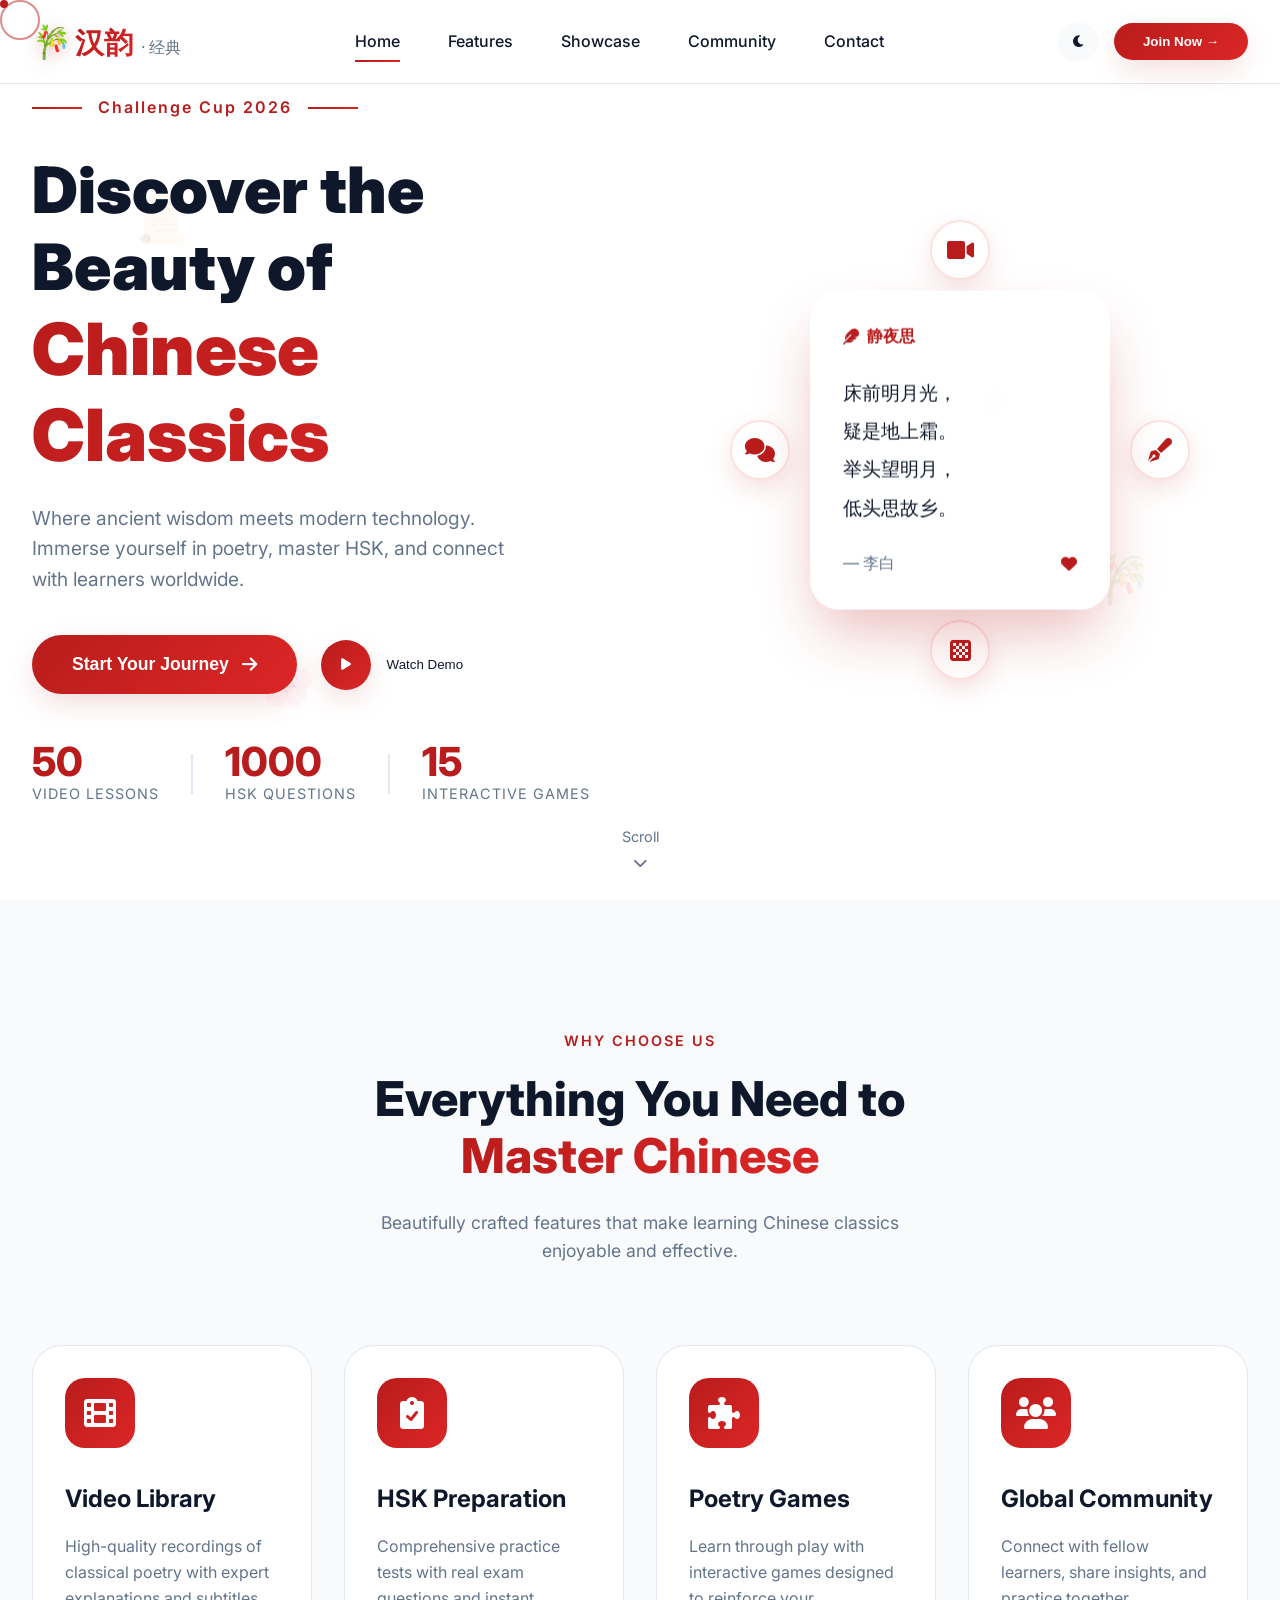
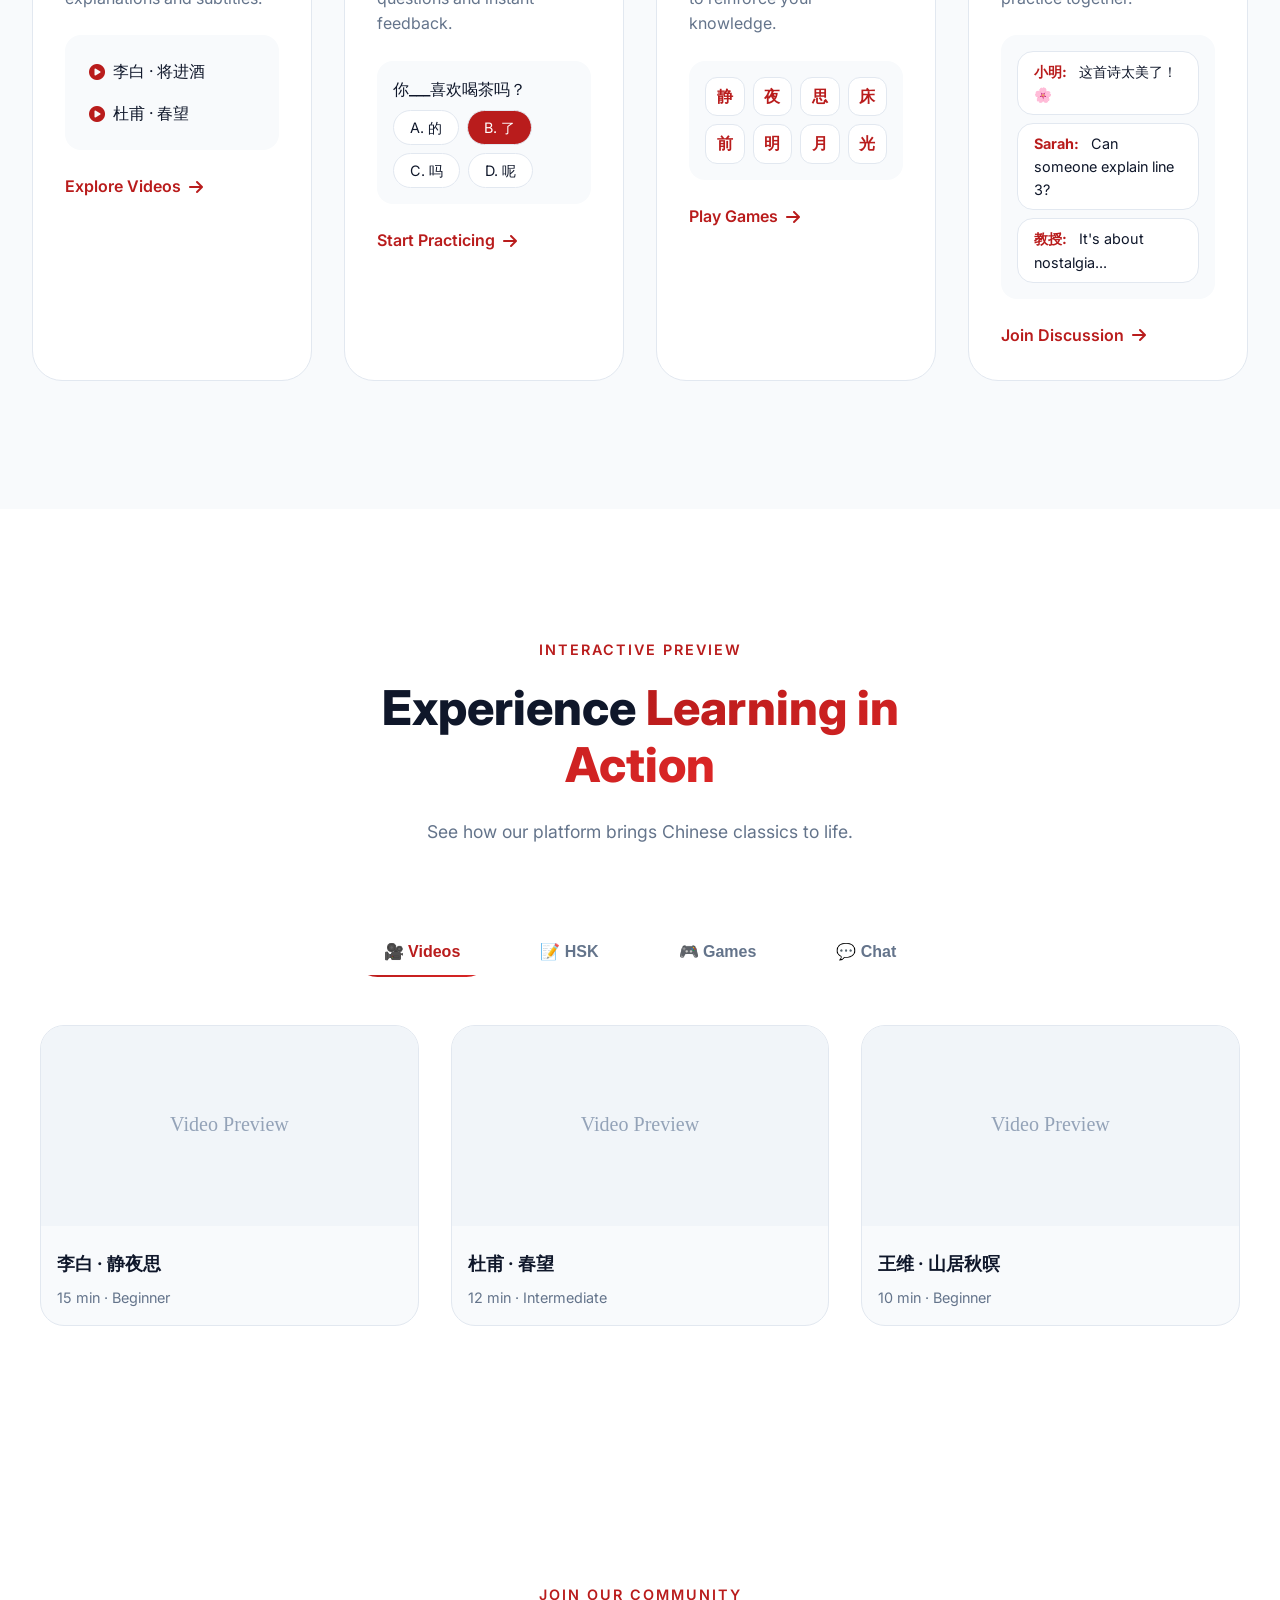
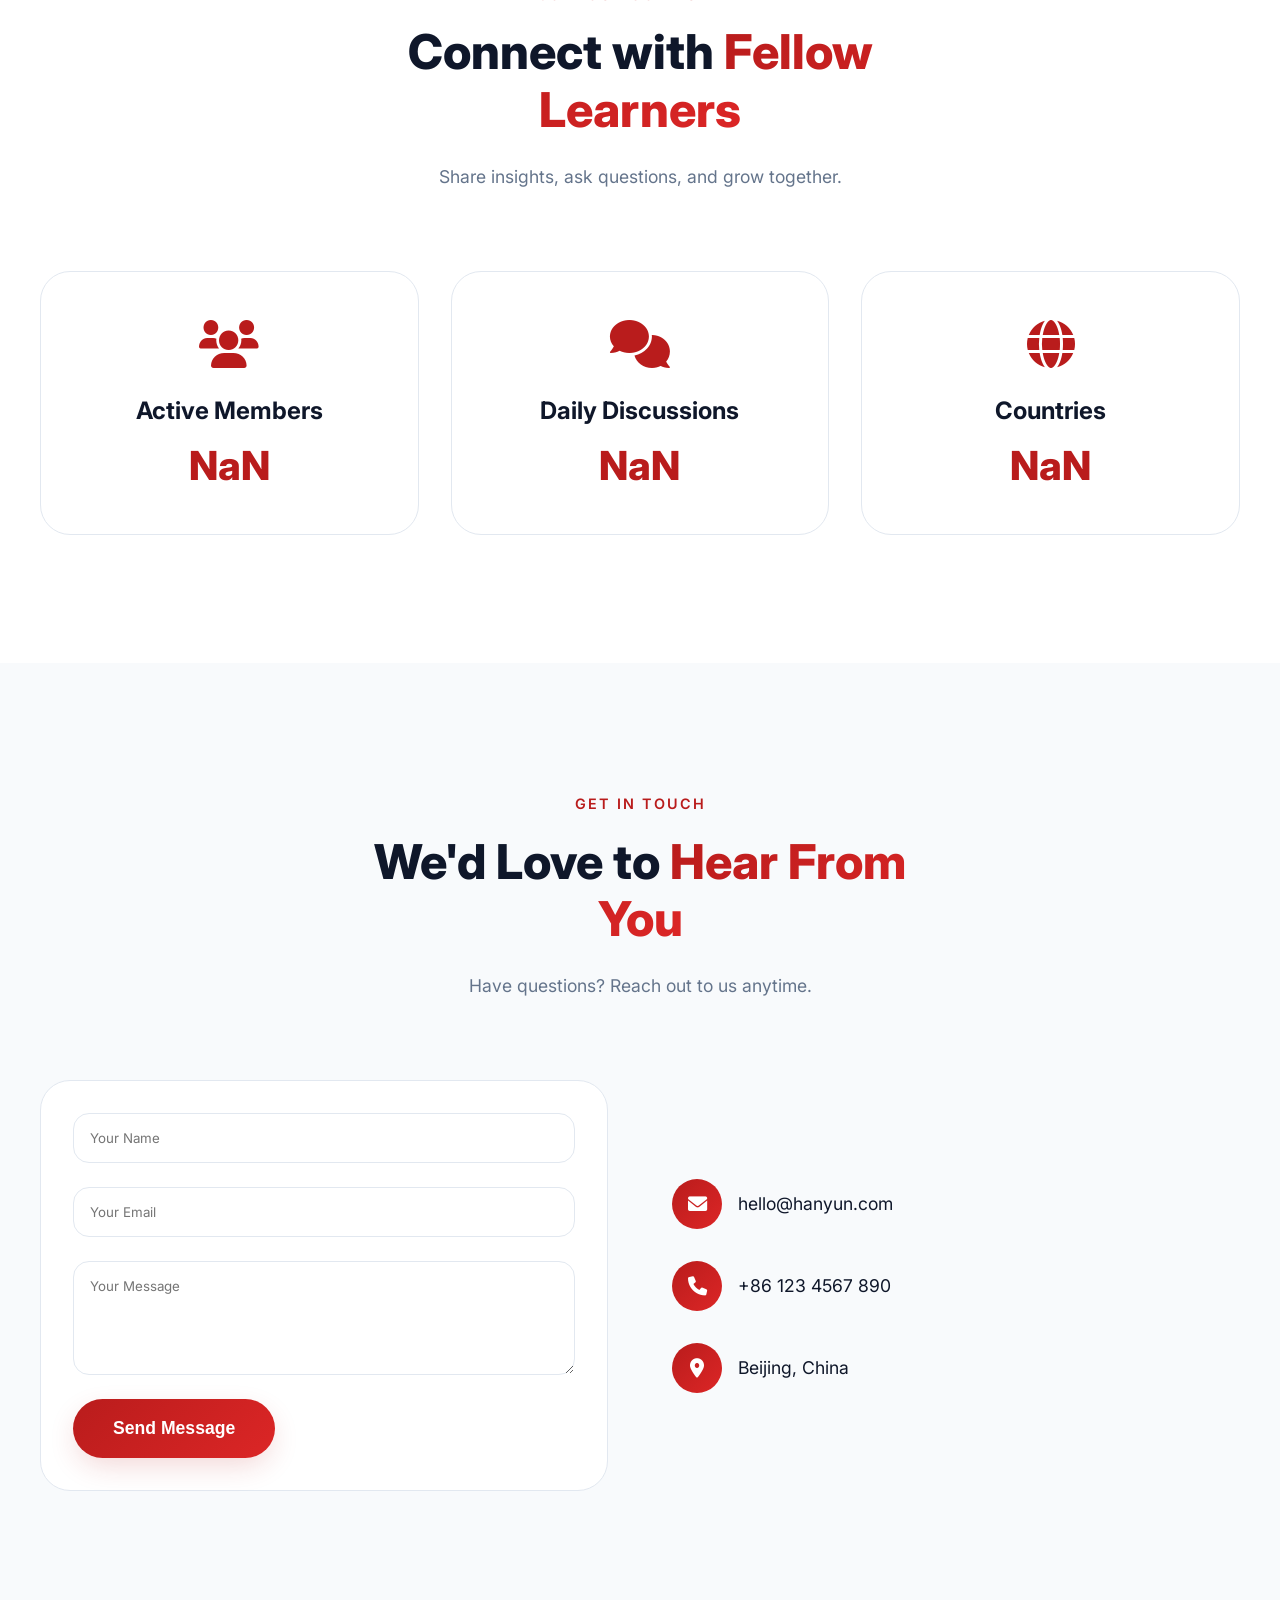
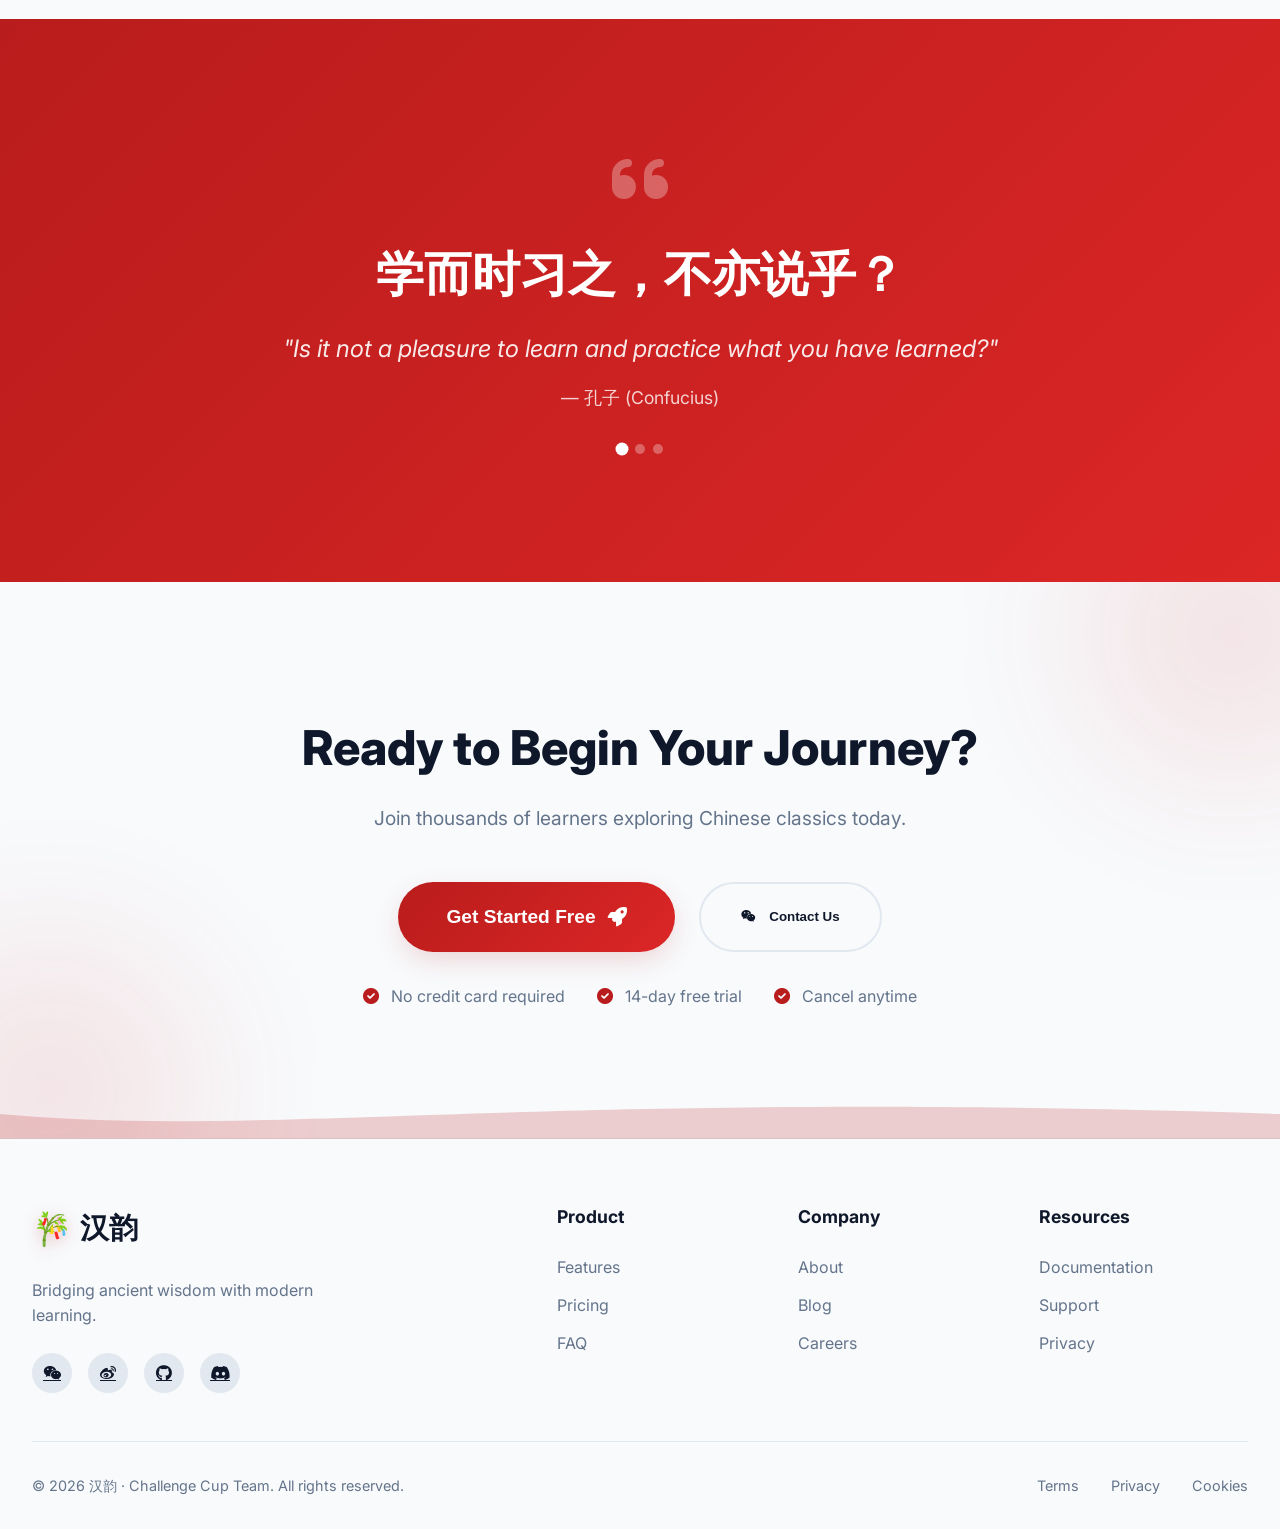
==== index.html @ 4af650a8 "Initial commit - Challenge Cup 2026" ====
<!DOCTYPE html>
<html lang="en">
<head>
    <meta charset="UTF-8">
    <meta name="viewport" content="width=device-width, initial-scale=1.0">
    <title>汉韵 · 经典 · 未来</title>
    <link rel="stylesheet" href="style.css">
    <!-- Font Awesome 6 -->
    <link rel="stylesheet" href="https://cdnjs.cloudflare.com/ajax/libs/font-awesome/6.0.0/css/all.min.css">
    <!-- Google Fonts: Inter + Chinese font support -->
    <link href="https://fonts.googleapis.com/css2?family=Inter:wght@300;400;500;600;700;800;900&display=swap" rel="stylesheet">
</head>
<body>

    <!-- ===== CURSOR EFFECT ===== -->
    <div class="cursor"></div>
    <div class="cursor-follower"></div>

    <!-- ===== NAVIGATION ===== -->
    <nav>
        <div class="nav-container">
            <div class="logo">
                <span class="logo-icon">🎋</span>
                <span class="logo-text">汉韵</span>
                <span class="logo-symbol">· 经典</span>
            </div>
            <div class="nav-links">
                <a href="#home" class="active">Home</a>
                <a href="#features">Features</a>
                <a href="#showcase">Showcase</a>
                <a href="#community">Community</a>
                <a href="#contact">Contact</a>
            </div>
            <div class="nav-actions">
                <button class="theme-toggle">
                    <i class="fas fa-moon"></i>
                </button>
                <button class="nav-button">Join Now →</button>
                <!-- Hamburger menu button for mobile -->
                <button class="mobile-menu-toggle">
                    <i class="fas fa-bars"></i>
                </button>
            </div>
        </div>
        <!-- Mobile Menu -->
        <div class="mobile-menu">
            <a href="#home" class="active">Home</a>
            <a href="#features">Features</a>
            <a href="#showcase">Showcase</a>
            <a href="#community">Community</a>
            <a href="#contact">Contact</a>
        </div>
    </nav>

    <!-- ===== HERO SECTION ===== -->
    <section id="home" class="hero">
        <div class="hero-background">
            <div class="floating-element elem1">📜</div>
            <div class="floating-element elem2">🎋</div>
            <div class="floating-element elem3">🌸</div>
            <div class="floating-element elem4">🀄️</div>
        </div>
        <div class="hero-container">
            <div class="hero-content">
                <div class="hero-badge">
                    <span class="badge-line"></span>
                    <span class="badge-text">Challenge Cup 2026</span>
                    <span class="badge-line"></span>
                </div>
                <h1 class="hero-title">
                    <span class="title-line">Discover the Beauty of</span>
                    <span class="title-gradient">Chinese Classics</span>
                </h1>
                <p class="hero-description">
                    Where ancient wisdom meets modern technology. Immerse yourself in poetry, 
                    master HSK, and connect with learners worldwide.
                </p>
                <div class="hero-cta">
                    <button class="primary-button">
                        <span>Start Your Journey</span>
                        <i class="fas fa-arrow-right"></i>
                    </button>
                    <button class="play-button">
                        <div class="play-icon">
                            <i class="fas fa-play"></i>
                        </div>
                        <span>Watch Demo</span>
                    </button>
                </div>
                <div class="hero-stats">
                    <div class="stat-item">
                        <span class="stat-number" data-target="50">0</span>
                        <span class="stat-label">Video Lessons</span>
                    </div>
                    <div class="stat-divider"></div>
                    <div class="stat-item">
                        <span class="stat-number" data-target="1000">0</span>
                        <span class="stat-label">HSK Questions</span>
                    </div>
                    <div class="stat-divider"></div>
                    <div class="stat-item">
                        <span class="stat-number" data-target="15">0</span>
                        <span class="stat-label">Interactive Games</span>
                    </div>
                </div>
            </div>
            <div class="hero-visual">
                <div class="visual-container">
                    <div class="main-card">
                        <div class="card-content">
                            <div class="card-header">
                                <i class="fas fa-feather"></i>
                                <span>静夜思</span>
                            </div>
                            <div class="card-poem">
                                <p>床前明月光，</p>
                                <p>疑是地上霜。</p>
                                <p>举头望明月，</p>
                                <p>低头思故乡。</p>
                            </div>
                            <div class="card-footer">
                                <span>— 李白</span>
                                <i class="fas fa-heart"></i>
                            </div>
                        </div>
                    </div>
                    <div class="orbiting-cards">
                        <div class="orbit-card card1">
                            <i class="fas fa-video"></i>
                        </div>
                        <div class="orbit-card card2">
                            <i class="fas fa-pen-fancy"></i>
                        </div>
                        <div class="orbit-card card3">
                            <i class="fas fa-chess-board"></i>
                        </div>
                        <div class="orbit-card card4">
                            <i class="fas fa-comments"></i>
                        </div>
                    </div>
                </div>
            </div>
        </div>
        <div class="scroll-indicator">
            <span>Scroll</span>
            <i class="fas fa-chevron-down"></i>
        </div>
    </section>

    <!-- ===== FEATURES SECTION ===== -->
    <section id="features" class="features">
        <div class="section-header">
            <span class="section-subtitle">Why Choose Us</span>
            <h2 class="section-title">Everything You Need to <span class="gradient-text">Master Chinese</span></h2>
            <p class="section-description">Beautifully crafted features that make learning Chinese classics enjoyable and effective.</p>
        </div>

        <div class="features-grid">
            <!-- Feature 1 -->
            <div class="feature-card" data-tilt>
                <div class="card-bg"></div>
                <div class="feature-icon">
                    <i class="fas fa-film"></i>
                </div>
                <h3>Video Library</h3>
                <p>High-quality recordings of classical poetry with expert explanations and subtitles.</p>
                <div class="feature-preview">
                    <div class="preview-item">
                        <i class="fas fa-play-circle"></i>
                        <span>李白 · 将进酒</span>
                    </div>
                    <div class="preview-item">
                        <i class="fas fa-play-circle"></i>
                        <span>杜甫 · 春望</span>
                    </div>
                </div>
                <a href="#" class="feature-link">Explore Videos <i class="fas fa-arrow-right"></i></a>
            </div>

            <!-- Feature 2 -->
            <div class="feature-card" data-tilt>
                <div class="card-bg"></div>
                <div class="feature-icon">
                    <i class="fas fa-clipboard-check"></i>
                </div>
                <h3>HSK Preparation</h3>
                <p>Comprehensive practice tests with real exam questions and instant feedback.</p>
                <div class="feature-preview">
                    <div class="preview-question">
                        <span class="question">你___喜欢喝茶吗？</span>
                        <div class="options">
                            <span class="option">A. 的</span>
                            <span class="option correct">B. 了</span>
                            <span class="option">C. 吗</span>
                            <span class="option">D. 呢</span>
                        </div>
                    </div>
                </div>
                <a href="#" class="feature-link">Start Practicing <i class="fas fa-arrow-right"></i></a>
            </div>

            <!-- Feature 3 -->
            <div class="feature-card" data-tilt>
                <div class="card-bg"></div>
                <div class="feature-icon">
                    <i class="fas fa-puzzle-piece"></i>
                </div>
                <h3>Poetry Games</h3>
                <p>Learn through play with interactive games designed to reinforce your knowledge.</p>
                <div class="feature-preview">
                    <div class="game-grid">
                        <span>静</span>
                        <span>夜</span>
                        <span>思</span>
                        <span>床</span>
                        <span>前</span>
                        <span>明</span>
                        <span>月</span>
                        <span>光</span>
                    </div>
                </div>
                <a href="#" class="feature-link">Play Games <i class="fas fa-arrow-right"></i></a>
            </div>

            <!-- Feature 4 -->
            <div class="feature-card" data-tilt>
                <div class="card-bg"></div>
                <div class="feature-icon">
                    <i class="fas fa-users"></i>
                </div>
                <h3>Global Community</h3>
                <p>Connect with fellow learners, share insights, and practice together.</p>
                <div class="feature-preview">
                    <div class="chat-messages">
                        <div class="chat-message">
                            <strong>小明:</strong> 这首诗太美了！🌸
                        </div>
                        <div class="chat-message">
                            <strong>Sarah:</strong> Can someone explain line 3?
                        </div>
                        <div class="chat-message">
                            <strong>教授:</strong> It's about nostalgia...
                        </div>
                    </div>
                </div>
                <a href="#" class="feature-link">Join Discussion <i class="fas fa-arrow-right"></i></a>
            </div>
        </div>
    </section>

    <!-- ===== SHOWCASE SECTION ===== -->
    <section id="showcase" class="showcase">
        <div class="section-header">
            <span class="section-subtitle">Interactive Preview</span>
            <h2 class="section-title">Experience <span class="gradient-text">Learning in Action</span></h2>
            <p class="section-description">See how our platform brings Chinese classics to life.</p>
        </div>

        <div class="showcase-container">
            <div class="showcase-tabs">
                <button class="tab-button active" data-tab="videos">🎥 Videos</button>
                <button class="tab-button" data-tab="hsk">📝 HSK</button>
                <button class="tab-button" data-tab="games">🎮 Games</button>
                <button class="tab-button" data-tab="chat">💬 Chat</button>
            </div>

            <div class="showcase-content">
                <!-- Videos Tab -->
                <div class="tab-panel active" id="videos">
                    <div class="video-grid">
                        <div class="video-card">
                            <div class="video-thumbnail">
                                <i class="fas fa-play"></i>
                                <img src="data:image/svg+xml,%3Csvg xmlns='http://www.w3.org/2000/svg' width='300' height='200' viewBox='0 0 300 200'%3E%3Crect width='300' height='200' fill='%23f1f5f9'/%3E%3Ctext x='50%25' y='50%25' dominant-baseline='middle' text-anchor='middle' font-family='Inter' font-size='16' fill='%2394a3b8'%3EVideo Preview%3C/text%3E%3C/svg%3E" alt="Preview">
                            </div>
                            <h4>李白 · 静夜思</h4>
                            <p>15 min · Beginner</p>
                        </div>
                        <div class="video-card">
                            <div class="video-thumbnail">
                                <i class="fas fa-play"></i>
                                <img src="data:image/svg+xml,%3Csvg xmlns='http://www.w3.org/2000/svg' width='300' height='200' viewBox='0 0 300 200'%3E%3Crect width='300' height='200' fill='%23f1f5f9'/%3E%3Ctext x='50%25' y='50%25' dominant-baseline='middle' text-anchor='middle' font-family='Inter' font-size='16' fill='%2394a3b8'%3EVideo Preview%3C/text%3E%3C/svg%3E" alt="Preview">
                            </div>
                            <h4>杜甫 · 春望</h4>
                            <p>12 min · Intermediate</p>
                        </div>
                        <div class="video-card">
                            <div class="video-thumbnail">
                                <i class="fas fa-play"></i>
                                <img src="data:image/svg+xml,%3Csvg xmlns='http://www.w3.org/2000/svg' width='300' height='200' viewBox='0 0 300 200'%3E%3Crect width='300' height='200' fill='%23f1f5f9'/%3E%3Ctext x='50%25' y='50%25' dominant-baseline='middle' text-anchor='middle' font-family='Inter' font-size='16' fill='%2394a3b8'%3EVideo Preview%3C/text%3E%3C/svg%3E" alt="Preview">
                            </div>
                            <h4>王维 · 山居秋暝</h4>
                            <p>10 min · Beginner</p>
                        </div>
                    </div>
                </div>

                <!-- HSK Tab -->
                <div class="tab-panel" id="hsk">
                    <div class="hsk-panel">
                        <div class="hsk-question-card">
                            <span class="question-number">Question 1/10</span>
                            <p class="question-text">请选择正确的词语填空：</p>
                            <p class="question-example">我 ___ 喜欢喝茶。</p>
                            <div class="question-options">
                                <label class="option-item">
                                    <input type="radio" name="hsk1"> A. 的
                                </label>
                                <label class="option-item">
                                    <input type="radio" name="hsk1"> B. 了
                                </label>
                                <label class="option-item">
                                    <input type="radio" name="hsk1"> C. 很
                                </label>
                                <label class="option-item">
                                    <input type="radio" name="hsk1"> D. 是
                                </label>
                            </div>
                            <button class="check-button">Check Answer</button>
                        </div>
                    </div>
                </div>

                <!-- Games Tab -->
                <div class="tab-panel" id="games">
                    <div class="games-panel">
                        <div class="game-card">
                            <h4>Poetry Match</h4>
                            <p>Match poems with their authors</p>
                            <div class="game-mini">
                                <div class="match-item">静夜思</div>
                                <div class="match-item">→</div>
                                <div class="match-item">李白</div>
                            </div>
                            <button class="play-game-btn">Play Now</button>
                        </div>
                    </div>
                </div>

                <!-- Chat Tab -->
                <div class="tab-panel" id="chat">
                    <div class="chat-panel">
                        <div class="chat-window">
                            <div class="chat-messages">
                                <div class="message received">
                                    <span class="sender">Alex:</span>
                                    <span>Hi everyone! New here 👋</span>
                                </div>
                                <div class="message sent">
                                    <span class="sender">You:</span>
                                    <span>Welcome! 🌸</span>
                                </div>
                            </div>
                            <div class="chat-input">
                                <input type="text" placeholder="Type your message...">
                                <button><i class="fas fa-paper-plane"></i></button>
                            </div>
                        </div>
                    </div>
                </div>
            </div>
        </div>
    </section>

    <!-- ===== COMMUNITY SECTION ===== -->
    <section id="community" class="community">
        <div class="section-header">
            <span class="section-subtitle">Join Our Community</span>
            <h2 class="section-title">Connect with <span class="gradient-text">Fellow Learners</span></h2>
            <p class="section-description">Share insights, ask questions, and grow together.</p>
        </div>
        <div class="community-container">
            <div class="community-card">
                <i class="fas fa-users"></i>
                <h3>Active Members</h3>
                <p class="stat-number">2,500+</p>
            </div>
            <div class="community-card">
                <i class="fas fa-comments"></i>
                <h3>Daily Discussions</h3>
                <p class="stat-number">150+</p>
            </div>
            <div class="community-card">
                <i class="fas fa-globe"></i>
                <h3>Countries</h3>
                <p class="stat-number">30+</p>
            </div>
        </div>
    </section>

    <!-- ===== CONTACT SECTION ===== -->
    <section id="contact" class="contact">
        <div class="section-header">
            <span class="section-subtitle">Get in Touch</span>
            <h2 class="section-title">We'd Love to <span class="gradient-text">Hear From You</span></h2>
            <p class="section-description">Have questions? Reach out to us anytime.</p>
        </div>
        <div class="contact-container">
            <form class="contact-form">
                <input type="text" placeholder="Your Name" required>
                <input type="email" placeholder="Your Email" required>
                <textarea placeholder="Your Message" rows="5" required></textarea>
                <button type="submit" class="primary-button">Send Message</button>
            </form>
            <div class="contact-info">
                <div class="info-item">
                    <i class="fas fa-envelope"></i>
                    <p>hello@hanyun.com</p>
                </div>
                <div class="info-item">
                    <i class="fas fa-phone"></i>
                    <p>+86 123 4567 890</p>
                </div>
                <div class="info-item">
                    <i class="fas fa-map-marker-alt"></i>
                    <p>Beijing, China</p>
                </div>
            </div>
        </div>
    </section>

    <!-- ===== QUOTE SECTION ===== -->
    <section class="quote-section">
        <div class="quote-container">
            <i class="fas fa-quote-left quote-icon"></i>
            <div class="quote-carousel">
                <div class="quote-item active">
                    <p class="chinese">学而时习之，不亦说乎？</p>
                    <p class="english">"Is it not a pleasure to learn and practice what you have learned?"</p>
                    <p class="author">— 孔子 (Confucius)</p>
                </div>
            </div>
            <div class="quote-dots">
                <span class="dot active"></span>
                <span class="dot"></span>
                <span class="dot"></span>
            </div>
        </div>
    </section>

    <!-- ===== CTA SECTION ===== -->
    <section class="cta-section">
        <div class="cta-background">
            <div class="cta-shape shape1"></div>
            <div class="cta-shape shape2"></div>
        </div>
        <div class="cta-container">
            <h2>Ready to Begin Your Journey?</h2>
            <p>Join thousands of learners exploring Chinese classics today.</p>
            <div class="cta-buttons">
                <button class="primary-button large">
                    <span>Get Started Free</span>
                    <i class="fas fa-rocket"></i>
                </button>
                <button class="secondary-button light">
                    <i class="fab fa-weixin"></i>
                    <span>Contact Us</span>
                </button>
            </div>
            <div class="cta-stats">
                <span><i class="fas fa-check-circle"></i> No credit card required</span>
                <span><i class="fas fa-check-circle"></i> 14-day free trial</span>
                <span><i class="fas fa-check-circle"></i> Cancel anytime</span>
            </div>
        </div>
    </section>

    <!-- ===== FOOTER ===== -->
    <footer>
        <div class="footer-wave">
            <svg viewBox="0 0 1440 100" preserveAspectRatio="none">
                <path d="M0,50 C300,100 600,0 1440,50 L1440,100 L0,100 Z" fill="var(--primary)"></path>
            </svg>
        </div>
        <div class="footer-content">
            <div class="footer-main">
                <div class="footer-brand">
                    <div class="footer-logo">
                        <span class="logo-icon">🎋</span>
                        <span>汉韵</span>
                    </div>
                    <p>Bridging ancient wisdom with modern learning.</p>
                    <div class="footer-social">
                        <a href="#"><i class="fab fa-weixin"></i></a>
                        <a href="#"><i class="fab fa-weibo"></i></a>
                        <a href="#"><i class="fab fa-github"></i></a>
                        <a href="#"><i class="fab fa-discord"></i></a>
                    </div>
                </div>
                <div class="footer-links-grid">
                    <div class="footer-column">
                        <h4>Product</h4>
                        <a href="#">Features</a>
                        <a href="#">Pricing</a>
                        <a href="#">FAQ</a>
                    </div>
                    <div class="footer-column">
                        <h4>Company</h4>
                        <a href="#">About</a>
                        <a href="#">Blog</a>
                        <a href="#">Careers</a>
                    </div>
                    <div class="footer-column">
                        <h4>Resources</h4>
                        <a href="#">Documentation</a>
                        <a href="#">Support</a>
                        <a href="#">Privacy</a>
                    </div>
                </div>
            </div>
            <div class="footer-bottom">
                <p>© 2026 汉韵 · Challenge Cup Team. All rights reserved.</p>
                <div class="footer-legal">
                    <a href="#">Terms</a>
                    <a href="#">Privacy</a>
                    <a href="#">Cookies</a>
                </div>
            </div>
        </div>
    </footer>

    <!-- ===== BACK TO TOP ===== -->
    <button class="back-to-top">
        <i class="fas fa-arrow-up"></i>
    </button>

    <script src="script.js"></script>
</body>
</html>
---- style.css ----
/* ===== RESET & VARIABLES ===== */
* {
    margin: 0;
    padding: 0;
    box-sizing: border-box;
}

:root {
    --primary: #b91c1c;
    --primary-dark: #7f1d1d;
    --primary-light: #fee2e2;
    --secondary: #b45309;
    --dark: #0f172a;
    --gray-dark: #334155;
    --gray: #64748b;
    --gray-light: #94a3b8;
    --light: #f1f5f9;
    --lighter: #f8fafc;
    --white: #ffffff;
    --shadow-sm: 0 4px 6px -1px rgba(0, 0, 0, 0.1);
    --shadow: 0 10px 30px -5px rgba(185, 28, 28, 0.2);
    --shadow-lg: 0 20px 40px -10px rgba(0, 0, 0, 0.15);
    --shadow-xl: 0 30px 60px -10px rgba(185, 28, 28, 0.3);
    --gradient: linear-gradient(135deg, #b91c1c, #dc2626);
    --gradient-reverse: linear-gradient(135deg, #dc2626, #b91c1c);
    
    /* Background and text colors for theme switching */
    --bg-primary: #ffffff;
    --bg-secondary: #f8fafc;
    --text-primary: #0f172a;
    --text-secondary: #64748b;
    --card-bg: #ffffff;
    --border-color: #e2e8f0;
}

/* Dark mode variables */
body.dark-mode {
    --bg-primary: #0f172a;
    --bg-secondary: #1e293b;
    --text-primary: #f1f5f9;
    --text-secondary: #94a3b8;
    --card-bg: #1e293b;
    --border-color: #334155;
    --white: #0f172a;
    --light: #1e293b;
    --lighter: #1e293b;
    --dark: #ffffff;
    --gray-dark: #e2e8f0;
    --gray: #94a3b8;
    --gray-light: #64748b;
}

body {
    font-family: 'Inter', sans-serif;
    color: var(--text-primary);
    background: var(--bg-primary);
    line-height: 1.6;
    overflow-x: hidden;
    cursor: none;
    transition: background-color 0.3s, color 0.3s;
}

/* ===== CUSTOM CURSOR ===== */
.cursor {
    width: 8px;
    height: 8px;
    background: var(--primary);
    border-radius: 50%;
    position: fixed;
    pointer-events: none;
    z-index: 9999;
    transition: transform 0.1s;
}

.cursor-follower {
    width: 40px;
    height: 40px;
    border: 2px solid var(--primary);
    border-radius: 50%;
    position: fixed;
    pointer-events: none;
    z-index: 9998;
    transition: transform 0.3s, opacity 0.3s;
    opacity: 0.5;
}

/* ===== NAVIGATION ===== */
nav {
    position: fixed;
    width: 100%;
    top: 0;
    z-index: 1000;
    background: rgba(var(--bg-primary), 0.8);
    backdrop-filter: blur(20px);
    border-bottom: 1px solid var(--border-color);
}

.nav-container {
    max-width: 1400px;
    margin: 0 auto;
    padding: 1rem 2rem;
    display: flex;
    justify-content: space-between;
    align-items: center;
}

.logo {
    display: flex;
    align-items: baseline;
    gap: 0.2rem;
    font-size: 1.8rem;
    font-weight: 800;
}

.logo-icon {
    font-size: 2rem;
    filter: drop-shadow(0 4px 8px rgba(185, 28, 28, 0.3));
}

.logo-text {
    background: var(--gradient);
    -webkit-background-clip: text;
    -webkit-text-fill-color: transparent;
}

.logo-symbol {
    font-size: 1rem;
    color: var(--gray);
    font-weight: 400;
    margin-left: 0.3rem;
}

.nav-links {
    display: flex;
    gap: 3rem;
}

.nav-links a {
    text-decoration: none;
    color: var(--text-primary);
    font-weight: 500;
    position: relative;
    padding: 0.5rem 0;
}

.nav-links a::before {
    content: '';
    position: absolute;
    bottom: 0;
    left: 0;
    width: 100%;
    height: 2px;
    background: var(--gradient);
    transform: scaleX(0);
    transform-origin: right;
    transition: transform 0.3s;
}

.nav-links a:hover::before,
.nav-links a.active::before {
    transform: scaleX(1);
    transform-origin: left;
}

.nav-actions {
    display: flex;
    gap: 1rem;
    align-items: center;
}

.theme-toggle {
    background: var(--bg-secondary);
    border: none;
    width: 40px;
    height: 40px;
    border-radius: 50%;
    display: flex;
    align-items: center;
    justify-content: center;
    cursor: pointer;
    transition: all 0.3s;
    color: var(--text-primary);
}

.theme-toggle:hover {
    background: var(--primary-light);
    color: var(--primary);
    transform: rotate(180deg);
}

.nav-button {
    background: var(--gradient);
    color: white;
    border: none;
    padding: 0.7rem 1.8rem;
    border-radius: 40px;
    font-weight: 600;
    cursor: pointer;
    transition: all 0.3s;
    box-shadow: var(--shadow);
}

.nav-button:hover {
    transform: translateY(-2px);
    box-shadow: var(--shadow-lg);
}

/* Mobile Menu Toggle */
.mobile-menu-toggle {
    display: none;
    background: transparent;
    border: none;
    width: 40px;
    height: 40px;
    border-radius: 50%;
    font-size: 1.2rem;
    color: var(--text-primary);
    cursor: pointer;
    transition: all 0.3s;
}

.mobile-menu-toggle:hover {
    background: var(--bg-secondary);
    color: var(--primary);
}

/* Mobile Menu */
.mobile-menu {
    display: none;
    position: absolute;
    top: 100%;
    left: 0;
    width: 100%;
    background: rgba(255, 255, 255, 0.95);
    backdrop-filter: blur(20px);
    padding: 1rem;
    flex-direction: column;
    gap: 1rem;
    border-bottom: 1px solid var(--border-color);
    box-shadow: var(--shadow);
    transform: translateY(-100%);
    opacity: 0;
    transition: all 0.3s;
    z-index: 999;
}

.mobile-menu.show {
    transform: translateY(0);
    opacity: 1;
}

.mobile-menu a {
    text-decoration: none;
    color: var(--dark);
    font-weight: 500;
    padding: 0.8rem 1rem;
    border-radius: 8px;
    transition: all 0.3s;
}

.mobile-menu a:hover,
.mobile-menu a.active {
    background: var(--primary-light);
    color: var(--primary);
}

/* Dark mode support for mobile menu */
body.dark-mode .mobile-menu {
    background: rgba(15, 23, 42, 0.95);
}

body.dark-mode .mobile-menu a {
    color: var(--light);
}

body.dark-mode .mobile-menu a:hover {
    background: var(--primary-dark);
    color: white;
}

/* ===== HERO SECTION ===== */
.hero {
    min-height: 100vh;
    position: relative;
    overflow: hidden;
    padding: 0 2rem;
}

.hero-background {
    position: absolute;
    top: 0;
    left: 0;
    width: 100%;
    height: 100%;
    z-index: 0;
}

.floating-element {
    position: absolute;
    font-size: 3rem;
    opacity: 0.1;
    animation: float 6s ease-in-out infinite;
}

.elem1 { top: 20%; left: 10%; animation-delay: 0s; }
.elem2 { top: 60%; right: 10%; animation-delay: 1s; }
.elem3 { bottom: 20%; left: 20%; animation-delay: 2s; }
.elem4 { top: 40%; right: 20%; animation-delay: 3s; }

@keyframes float {
    0%, 100% { transform: translateY(0) rotate(0deg); }
    50% { transform: translateY(-20px) rotate(5deg); }
}

.hero-container {
    max-width: 1400px;
    margin: 0 auto;
    min-height: 100vh;
    display: grid;
    grid-template-columns: 1fr 1fr;
    align-items: center;
    gap: 4rem;
    position: relative;
    z-index: 1;
}

.hero-badge {
    display: flex;
    align-items: center;
    gap: 1rem;
    margin-bottom: 2rem;
}

.badge-line {
    width: 50px;
    height: 2px;
    background: var(--gradient);
}

.badge-text {
    color: var(--primary);
    font-weight: 600;
    letter-spacing: 2px;
}

.hero-title {
    font-size: 4rem;
    font-weight: 900;
    line-height: 1.2;
    margin-bottom: 1.5rem;
}

.title-line {
    display: block;
    color: var(--text-primary);
}

.title-gradient {
    display: block;
    background: var(--gradient);
    -webkit-background-clip: text;
    -webkit-text-fill-color: transparent;
    font-size: 4.5rem;
}

.hero-description {
    font-size: 1.2rem;
    color: var(--text-secondary);
    margin-bottom: 2.5rem;
    max-width: 500px;
}

.hero-cta {
    display: flex;
    gap: 1.5rem;
    margin-bottom: 3rem;
}

.primary-button {
    background: var(--gradient);
    color: white;
    border: none;
    padding: 1.2rem 2.5rem;
    border-radius: 50px;
    font-weight: 600;
    font-size: 1.1rem;
    cursor: pointer;
    display: flex;
    align-items: center;
    gap: 0.8rem;
    transition: all 0.3s;
    box-shadow: var(--shadow);
    position: relative;
    overflow: hidden;
}

.primary-button::before {
    content: '';
    position: absolute;
    top: 0;
    left: -100%;
    width: 100%;
    height: 100%;
    background: linear-gradient(90deg, transparent, rgba(255, 255, 255, 0.2), transparent);
    transition: left 0.5s;
}

.primary-button:hover::before {
    left: 100%;
}

.primary-button:hover {
    transform: translateY(-3px);
    box-shadow: var(--shadow-xl);
}

.play-button {
    background: transparent;
    border: none;
    display: flex;
    align-items: center;
    gap: 1rem;
    cursor: pointer;
    color: var(--text-primary);
}

.play-icon {
    width: 50px;
    height: 50px;
    border-radius: 50%;
    background: var(--gradient);
    display: flex;
    align-items: center;
    justify-content: center;
    color: white;
    transition: all 0.3s;
    box-shadow: var(--shadow);
}

.play-button:hover .play-icon {
    transform: scale(1.1);
    box-shadow: var(--shadow-lg);
}

.hero-stats {
    display: flex;
    align-items: center;
    gap: 2rem;
}

.stat-item {
    display: flex;
    flex-direction: column;
}

.stat-number {
    font-size: 2.5rem;
    font-weight: 800;
    color: var(--primary);
    line-height: 1;
}

.stat-label {
    color: var(--text-secondary);
    font-size: 0.9rem;
    text-transform: uppercase;
    letter-spacing: 1px;
}

.stat-divider {
    width: 2px;
    height: 40px;
    background: var(--border-color);
}

/* Hero Visual */
.hero-visual {
    position: relative;
}

.visual-container {
    position: relative;
    height: 500px;
}

.main-card {
    position: absolute;
    top: 50%;
    left: 50%;
    transform: translate(-50%, -50%);
    width: 300px;
    background: rgba(255, 255, 255, 0.9);
    backdrop-filter: blur(10px);
    border-radius: 30px;
    padding: 2rem;
    box-shadow: var(--shadow-xl);
    border: 1px solid rgba(255, 255, 255, 0.5);
    z-index: 2;
    animation: cardFloat 3s ease-in-out infinite;
}

@keyframes cardFloat {
    0%, 100% { transform: translate(-50%, -50%); }
    50% { transform: translate(-50%, -60%); }
}

.card-header {
    display: flex;
    align-items: center;
    gap: 0.5rem;
    color: var(--primary);
    font-weight: 600;
    margin-bottom: 1.5rem;
}

.card-poem p {
    font-size: 1.2rem;
    line-height: 2;
    color: var(--dark);
}

.card-footer {
    display: flex;
    justify-content: space-between;
    align-items: center;
    margin-top: 1.5rem;
    color: var(--gray);
}

.card-footer i {
    color: var(--primary);
    cursor: pointer;
    transition: transform 0.3s;
}

.card-footer i:hover {
    transform: scale(1.2);
}

.orbiting-cards {
    position: absolute;
    top: 50%;
    left: 50%;
    transform: translate(-50%, -50%);
    width: 400px;
    height: 400px;
    animation: orbit 10s linear infinite;
}

@keyframes orbit {
    from { transform: translate(-50%, -50%) rotate(0deg); }
    to { transform: translate(-50%, -50%) rotate(360deg); }
}

.orbit-card {
    position: absolute;
    width: 60px;
    height: 60px;
    border-radius: 50%;
    background: var(--card-bg);
    display: flex;
    align-items: center;
    justify-content: center;
    box-shadow: var(--shadow);
    border: 2px solid var(--primary-light);
    animation: reverseOrbit 10s linear infinite;
}

@keyframes reverseOrbit {
    from { transform: rotate(0deg); }
    to { transform: rotate(-360deg); }
}

.orbit-card i {
    color: var(--primary);
    font-size: 1.5rem;
}

.card1 { top: 0; left: 50%; transform: translate(-50%, -50%); }
.card2 { top: 50%; right: 0; transform: translate(50%, -50%); }
.card3 { bottom: 0; left: 50%; transform: translate(-50%, 50%); }
.card4 { top: 50%; left: 0; transform: translate(-50%, -50%); }

.scroll-indicator {
    position: absolute;
    bottom: 30px;
    left: 50%;
    transform: translateX(-50%);
    display: flex;
    flex-direction: column;
    align-items: center;
    gap: 0.5rem;
    color: var(--gray);
    font-size: 0.9rem;
    animation: bounce 2s infinite;
}

@keyframes bounce {
    0%, 20%, 50%, 80%, 100% { transform: translateX(-50%) translateY(0); }
    40% { transform: translateX(-50%) translateY(-10px); }
    60% { transform: translateX(-50%) translateY(-5px); }
}

/* ===== FEATURES SECTION ===== */
.features {
    padding: 8rem 2rem;
    background: var(--bg-secondary);
    position: relative;
}

.section-header {
    text-align: center;
    max-width: 600px;
    margin: 0 auto 5rem;
}

.section-subtitle {
    color: var(--primary);
    font-weight: 600;
    letter-spacing: 2px;
    text-transform: uppercase;
    font-size: 0.9rem;
}

.section-title {
    font-size: 3rem;
    font-weight: 800;
    margin: 1rem 0 1.5rem;
    line-height: 1.2;
    color: var(--text-primary);
}

.gradient-text {
    background: var(--gradient);
    -webkit-background-clip: text;
    -webkit-text-fill-color: transparent;
}

.section-description {
    color: var(--text-secondary);
    font-size: 1.1rem;
}

.features-grid {
    max-width: 1400px;
    margin: 0 auto;
    display: grid;
    grid-template-columns: repeat(4, 1fr);
    gap: 2rem;
}

.feature-card {
    background: var(--card-bg);
    border-radius: 30px;
    padding: 2rem;
    position: relative;
    overflow: hidden;
    transition: all 0.5s;
    border: 1px solid var(--border-color);
}

.feature-card:hover {
    transform: translateY(-10px) scale(1.02);
    box-shadow: var(--shadow-xl);
}

.card-bg {
    position: absolute;
    top: 0;
    left: 0;
    width: 100%;
    height: 100%;
    background: var(--gradient);
    opacity: 0;
    transition: opacity 0.5s;
    z-index: 0;
}

.feature-card:hover .card-bg {
    opacity: 0.02;
}

.feature-icon {
    width: 70px;
    height: 70px;
    border-radius: 20px;
    background: var(--gradient);
    display: flex;
    align-items: center;
    justify-content: center;
    margin-bottom: 2rem;
    position: relative;
    z-index: 1;
}

.feature-icon i {
    font-size: 2rem;
    color: white;
}

.feature-card h3 {
    font-size: 1.5rem;
    margin-bottom: 1rem;
    position: relative;
    z-index: 1;
    color: var(--text-primary);
}

.feature-card p {
    color: var(--text-secondary);
    margin-bottom: 1.5rem;
    position: relative;
    z-index: 1;
}

.feature-preview {
    background: var(--bg-secondary);
    border-radius: 16px;
    padding: 1rem;
    margin-bottom: 1.5rem;
    position: relative;
    z-index: 1;
}

.preview-item {
    display: flex;
    align-items: center;
    gap: 0.5rem;
    padding: 0.5rem;
    color: var(--text-primary);
}

.preview-item i {
    color: var(--primary);
}

.preview-question .question {
    display: block;
    margin-bottom: 0.5rem;
    font-weight: 500;
    color: var(--text-primary);
}

.options {
    display: flex;
    gap: 0.5rem;
    flex-wrap: wrap;
}

.option {
    background: var(--card-bg);
    padding: 0.3rem 1rem;
    border-radius: 30px;
    font-size: 0.9rem;
    cursor: pointer;
    transition: all 0.3s;
    color: var(--text-primary);
    border: 1px solid var(--border-color);
}

.option.correct {
    background: var(--primary);
    color: white;
}

.game-grid {
    display: grid;
    grid-template-columns: repeat(4, 1fr);
    gap: 0.5rem;
}

.game-grid span {
    background: var(--card-bg);
    aspect-ratio: 1;
    display: flex;
    align-items: center;
    justify-content: center;
    border-radius: 12px;
    font-weight: 600;
    color: var(--primary);
    border: 1px solid var(--border-color);
}

.chat-messages {
    display: flex;
    flex-direction: column;
    gap: 0.5rem;
}

.chat-message {
    background: var(--card-bg);
    padding: 0.5rem 1rem;
    border-radius: 16px;
    font-size: 0.9rem;
    color: var(--text-primary);
    border: 1px solid var(--border-color);
}

.chat-message strong {
    color: var(--primary);
    margin-right: 0.5rem;
}

.feature-link {
    color: var(--primary);
    text-decoration: none;
    font-weight: 600;
    display: flex;
    align-items: center;
    gap: 0.5rem;
    transition: gap 0.3s;
    position: relative;
    z-index: 1;
}

.feature-link:hover {
    gap: 1rem;
}

/* ===== SHOWCASE SECTION ===== */
.showcase {
    padding: 8rem 2rem;
    background: var(--bg-primary);
}

.showcase-container {
    max-width: 1200px;
    margin: 0 auto;
}

.showcase-tabs {
    display: flex;
    justify-content: center;
    gap: 1rem;
    margin-bottom: 3rem;
}

.tab-button {
    background: transparent;
    border: none;
    padding: 1rem 2rem;
    border-radius: 40px;
    font-size: 1rem;
    font-weight: 600;
    color: var(--text-secondary);
    cursor: pointer;
    transition: all 0.3s;
    position: relative;
    overflow: hidden;
}

.tab-button::before {
    content: '';
    position: absolute;
    bottom: 0;
    left: 0;
    width: 100%;
    height: 2px;
    background: var(--gradient);
    transform: scaleX(0);
    transition: transform 0.3s;
}

.tab-button:hover::before,
.tab-button.active::before {
    transform: scaleX(1);
}

.tab-button.active {
    color: var(--primary);
}

.tab-panel {
    display: none;
    animation: fadeIn 0.5s;
}

.tab-panel.active {
    display: block;
}

@keyframes fadeIn {
    from { opacity: 0; transform: translateY(20px); }
    to { opacity: 1; transform: translateY(0); }
}

/* Video Grid */
.video-grid {
    display: grid;
    grid-template-columns: repeat(3, 1fr);
    gap: 2rem;
}

.video-card {
    background: var(--bg-secondary);
    border-radius: 24px;
    overflow: hidden;
    transition: all 0.3s;
    border: 1px solid var(--border-color);
}

.video-card:hover {
    transform: translateY(-10px);
    box-shadow: var(--shadow-lg);
}

.video-thumbnail {
    position: relative;
    cursor: pointer;
}

.video-thumbnail img {
    width: 100%;
    height: 200px;
    object-fit: cover;
}

.video-thumbnail i {
    position: absolute;
    top: 50%;
    left: 50%;
    transform: translate(-50%, -50%);
    width: 50px;
    height: 50px;
    background: var(--card-bg);
    border-radius: 50%;
    display: flex;
    align-items: center;
    justify-content: center;
    color: var(--primary);
    font-size: 1.2rem;
    opacity: 0;
    transition: opacity 0.3s;
}

.video-card:hover .video-thumbnail i {
    opacity: 1;
}

.video-card h4 {
    padding: 1rem 1rem 0.5rem;
    font-size: 1.1rem;
    color: var(--text-primary);
}

.video-card p {
    padding: 0 1rem 1rem;
    color: var(--text-secondary);
    font-size: 0.9rem;
}

/* HSK Panel */
.hsk-panel {
    max-width: 600px;
    margin: 0 auto;
}

.hsk-question-card {
    background: var(--bg-secondary);
    padding: 3rem;
    border-radius: 30px;
    text-align: center;
    border: 1px solid var(--border-color);
}

.question-number {
    color: var(--text-secondary);
    margin-bottom: 1rem;
    display: block;
}

.question-text {
    font-size: 1.1rem;
    margin-bottom: 1rem;
    color: var(--text-primary);
}

.question-example {
    font-size: 2rem;
    font-weight: 600;
    margin-bottom: 2rem;
    color: var(--primary);
}

.question-options {
    display: grid;
    grid-template-columns: repeat(2, 1fr);
    gap: 1rem;
    margin-bottom: 2rem;
}

.option-item {
    background: var(--card-bg);
    padding: 1rem;
    border-radius: 16px;
    cursor: pointer;
    transition: all 0.3s;
    display: flex;
    align-items: center;
    justify-content: center;
    gap: 0.5rem;
    color: var(--text-primary);
    border: 1px solid var(--border-color);
}

.option-item:hover {
    background: var(--primary-light);
    transform: translateY(-2px);
}

.option-item input {
    display: none;
}

.check-button {
    background: var(--gradient);
    color: white;
    border: none;
    padding: 1rem 3rem;
    border-radius: 40px;
    font-weight: 600;
    cursor: pointer;
    transition: all 0.3s;
}

.check-button:hover {
    transform: translateY(-2px);
    box-shadow: var(--shadow);
}

/* Games Panel */
.games-panel {
    max-width: 400px;
    margin: 0 auto;
}

.game-card {
    background: var(--bg-secondary);
    padding: 2rem;
    border-radius: 30px;
    text-align: center;
    border: 1px solid var(--border-color);
}

.game-card h4 {
    color: var(--text-primary);
}

.game-card p {
    color: var(--text-secondary);
}

.game-mini {
    display: flex;
    align-items: center;
    justify-content: center;
    gap: 1rem;
    margin: 2rem 0;
}

.match-item {
    background: var(--card-bg);
    padding: 1rem;
    border-radius: 16px;
    font-weight: 600;
    color: var(--primary);
    border: 1px solid var(--border-color);
}

.play-game-btn {
    background: var(--gradient);
    color: white;
    border: none;
    padding: 1rem 2rem;
    border-radius: 40px;
    font-weight: 600;
    cursor: pointer;
    transition: all 0.3s;
}

/* Chat Panel */
.chat-panel {
    max-width: 500px;
    margin: 0 auto;
}

.chat-window {
    background: var(--bg-secondary);
    border-radius: 30px;
    overflow: hidden;
    border: 1px solid var(--border-color);
}

.chat-window .chat-messages {
    padding: 2rem;
    min-height: 300px;
    display: flex;
    flex-direction: column;
    gap: 1rem;
}

.message {
    max-width: 80%;
    padding: 0.8rem 1.2rem;
    border-radius: 20px;
    position: relative;
}

.message.received {
    background: var(--card-bg);
    align-self: flex-start;
    border-bottom-left-radius: 5px;
    color: var(--text-primary);
    border: 1px solid var(--border-color);
}

.message.sent {
    background: var(--gradient);
    color: white;
    align-self: flex-end;
    border-bottom-right-radius: 5px;
}

.message.sent .sender {
    color: rgba(255, 255, 255, 0.8);
}

.sender {
    font-size: 0.8rem;
    display: block;
    margin-bottom: 0.3rem;
    color: var(--text-secondary);
}

.chat-input {
    display: flex;
    padding: 1rem;
    background: var(--card-bg);
    gap: 1rem;
    border-top: 1px solid var(--border-color);
}

.chat-input input {
    flex: 1;
    padding: 1rem;
    border: 1px solid var(--border-color);
    border-radius: 30px;
    outline: none;
    background: var(--bg-secondary);
    color: var(--text-primary);
}

.chat-input input:focus {
    border-color: var(--primary);
}

.chat-input button {
    width: 50px;
    height: 50px;
    border-radius: 50%;
    background: var(--gradient);
    color: white;
    border: none;
    cursor: pointer;
    transition: all 0.3s;
}

.chat-input button:hover {
    transform: scale(1.1);
}

/* ===== COMMUNITY SECTION ===== */
.community {
    padding: 8rem 2rem;
    background: var(--bg-primary);
}
.community-container {
    max-width: 1200px;
    margin: 0 auto;
    display: grid;
    grid-template-columns: repeat(3, 1fr);
    gap: 2rem;
    text-align: center;
}
.community-card {
    background: var(--card-bg);
    border: 1px solid var(--border-color);
    border-radius: 30px;
    padding: 3rem 2rem;
    transition: transform 0.3s;
}
.community-card:hover {
    transform: translateY(-10px);
    box-shadow: var(--shadow-lg);
}
.community-card i {
    font-size: 3rem;
    color: var(--primary);
    margin-bottom: 1.5rem;
}
.community-card h3 {
    font-size: 1.5rem;
    margin-bottom: 1rem;
    color: var(--text-primary);
}
.community-card .stat-number {
    font-size: 2.5rem;
    font-weight: 800;
    color: var(--primary);
}

/* ===== CONTACT SECTION ===== */
.contact {
    padding: 8rem 2rem;
    background: var(--bg-secondary);
}
.contact-container {
    max-width: 1200px;
    margin: 0 auto;
    display: grid;
    grid-template-columns: 1fr 1fr;
    gap: 4rem;
    align-items: center;
}
.contact-form {
    background: var(--card-bg);
    border: 1px solid var(--border-color);
    border-radius: 30px;
    padding: 2rem;
    display: flex;
    flex-direction: column;
    gap: 1.5rem;
}
.contact-form input,
.contact-form textarea {
    width: 100%;
    padding: 1rem;
    border: 1px solid var(--border-color);
    border-radius: 16px;
    background: var(--bg-primary);
    color: var(--text-primary);
    font-family: inherit;
}
.contact-form input:focus,
.contact-form textarea:focus {
    outline: none;
    border-color: var(--primary);
}
.contact-form button {
    align-self: flex-start;
}
.contact-info {
    display: flex;
    flex-direction: column;
    gap: 2rem;
}
.info-item {
    display: flex;
    align-items: center;
    gap: 1rem;
}
.info-item i {
    width: 50px;
    height: 50px;
    border-radius: 50%;
    background: var(--gradient);
    color: white;
    display: flex;
    align-items: center;
    justify-content: center;
    font-size: 1.2rem;
}
.info-item p {
    color: var(--text-primary);
    font-size: 1.1rem;
}

/* ===== QUOTE SECTION ===== */
.quote-section {
    padding: 8rem 2rem;
    background: var(--gradient);
    color: white;
}

.quote-container {
    max-width: 800px;
    margin: 0 auto;
    text-align: center;
    position: relative;
}

.quote-icon {
    font-size: 4rem;
    opacity: 0.3;
    margin-bottom: 2rem;
}

.quote-carousel {
    margin-bottom: 2rem;
}

.quote-item {
    display: none;
}

.quote-item.active {
    display: block;
    animation: fadeIn 0.5s;
}

.chinese {
    font-size: 3rem;
    font-weight: 700;
    margin-bottom: 1.5rem;
    line-height: 1.3;
}

.english {
    font-size: 1.5rem;
    font-style: italic;
    margin-bottom: 1rem;
    opacity: 0.9;
}

.author {
    font-size: 1.1rem;
    opacity: 0.8;
}

.quote-dots {
    display: flex;
    justify-content: center;
    gap: 0.5rem;
}

.dot {
    width: 10px;
    height: 10px;
    border-radius: 50%;
    background: rgba(255, 255, 255, 0.3);
    cursor: pointer;
    transition: all 0.3s;
}

.dot.active,
.dot:hover {
    background: white;
    transform: scale(1.3);
}

/* ===== CTA SECTION ===== */
.cta-section {
    padding: 8rem 2rem;
    background: var(--bg-secondary);
    color: var(--text-primary);
    position: relative;
    overflow: hidden;
}

.cta-background {
    position: absolute;
    top: 0;
    left: 0;
    width: 100%;
    height: 100%;
}

.cta-shape {
    position: absolute;
    width: 300px;
    height: 300px;
    border-radius: 50%;
    background: var(--gradient);
    filter: blur(80px);
    opacity: 0.1;
}

.shape1 {
    top: -100px;
    right: -100px;
}

.shape2 {
    bottom: -100px;
    left: -100px;
}

.cta-container {
    max-width: 700px;
    margin: 0 auto;
    text-align: center;
    position: relative;
    z-index: 1;
}

.cta-container h2 {
    font-size: 3rem;
    font-weight: 800;
    margin-bottom: 1rem;
    color: var(--text-primary);
}

.cta-container p {
    font-size: 1.2rem;
    color: var(--text-secondary);
    margin-bottom: 3rem;
}

.cta-buttons {
    display: flex;
    gap: 1.5rem;
    justify-content: center;
    margin-bottom: 2rem;
}

.primary-button.large {
    padding: 1.5rem 3rem;
    font-size: 1.2rem;
}

.secondary-button.light {
    background: transparent;
    border: 2px solid var(--border-color);
    color: var(--text-primary);
    padding: 1.2rem 2.5rem;
    border-radius: 50px;
    font-weight: 600;
    cursor: pointer;
    display: flex;
    align-items: center;
    gap: 0.8rem;
    transition: all 0.3s;
}

.secondary-button.light:hover {
    border-color: transparent;
    background: var(--gradient);
    color: white;
    transform: translateY(-2px);
}

.cta-stats {
    display: flex;
    justify-content: center;
    gap: 2rem;
    color: var(--text-secondary);
}

.cta-stats i {
    color: var(--primary);
    margin-right: 0.5rem;
}

/* ===== FOOTER ===== */
footer {
    background: var(--bg-secondary);
    color: var(--text-primary);
    position: relative;
    border-top: 1px solid var(--border-color);
}

.footer-wave {
    position: absolute;
    top: -50px;
    left: 0;
    width: 100%;
    overflow: hidden;
    line-height: 0;
}

.footer-wave svg {
    position: relative;
    display: block;
    width: calc(100% + 1.3px);
    height: 50px;
}

.footer-wave path {
    fill: var(--primary);
    opacity: 0.2;
}

.footer-content {
    max-width: 1400px;
    margin: 0 auto;
    padding: 4rem 2rem 2rem;
}

.footer-main {
    display: grid;
    grid-template-columns: 2fr 3fr;
    gap: 4rem;
    padding-bottom: 3rem;
    border-bottom: 1px solid var(--border-color);
}

.footer-brand p {
    color: var(--text-secondary);
    margin: 1.5rem 0;
    max-width: 300px;
}

.footer-logo {
    display: flex;
    align-items: center;
    gap: 0.5rem;
    font-size: 1.8rem;
    font-weight: 700;
}

.footer-social {
    display: flex;
    gap: 1rem;
}

.footer-social a {
    width: 40px;
    height: 40px;
    border-radius: 50%;
    background: var(--border-color);
    display: flex;
    align-items: center;
    justify-content: center;
    color: var(--text-primary);
    transition: all 0.3s;
}

.footer-social a:hover {
    background: var(--gradient);
    color: white;
    transform: translateY(-3px);
}

.footer-links-grid {
    display: grid;
    grid-template-columns: repeat(3, 1fr);
    gap: 2rem;
}

.footer-column h4 {
    margin-bottom: 1.5rem;
    font-size: 1.1rem;
    color: var(--text-primary);
}

.footer-column a {
    display: block;
    color: var(--text-secondary);
    text-decoration: none;
    margin-bottom: 0.8rem;
    transition: color 0.3s;
}

.footer-column a:hover {
    color: var(--primary);
}

.footer-bottom {
    padding-top: 2rem;
    display: flex;
    justify-content: space-between;
    align-items: center;
    color: var(--text-secondary);
    font-size: 0.9rem;
}

.footer-legal {
    display: flex;
    gap: 2rem;
}

.footer-legal a {
    color: var(--text-secondary);
    text-decoration: none;
    transition: color 0.3s;
}

.footer-legal a:hover {
    color: var(--primary);
}

/* ===== BACK TO TOP ===== */
.back-to-top {
    position: fixed;
    bottom: 30px;
    right: 30px;
    width: 50px;
    height: 50px;
    border-radius: 50%;
    background: var(--gradient);
    color: white;
    border: none;
    cursor: pointer;
    display: none;
    align-items: center;
    justify-content: center;
    font-size: 1.2rem;
    box-shadow: var(--shadow);
    transition: all 0.3s;
    z-index: 99;
}

.back-to-top.show {
    display: flex;
    animation: fadeIn 0.3s;
}

.back-to-top:hover {
    transform: translateY(-5px);
    box-shadow: var(--shadow-xl);
}

/* ===== RESPONSIVE ===== */
@media (max-width: 1200px) {
    .hero-title {
        font-size: 3rem;
    }
    
    .title-gradient {
        font-size: 3.5rem;
    }
    
    .features-grid {
        grid-template-columns: repeat(2, 1fr);
    }
}

@media (max-width: 992px) {
    .nav-links {
        display: none;
    }
    
    .mobile-menu-toggle {
        display: flex;
        align-items: center;
        justify-content: center;
    }
    
    .hero-container {
        grid-template-columns: 1fr;
        text-align: center;
        padding-top: 100px;
    }
    
    .hero-description {
        margin-left: auto;
        margin-right: auto;
    }
    
    .hero-cta {
        justify-content: center;
    }
    
    .hero-stats {
        justify-content: center;
    }
    
    .footer-main {
        grid-template-columns: 1fr;
    }
}

@media (max-width: 768px) {
    .features-grid {
        grid-template-columns: 1fr;
    }
    
    .video-grid {
        grid-template-columns: 1fr;
    }
    
    .community-container {
        grid-template-columns: 1fr;
    }
    
    .contact-container {
        grid-template-columns: 1fr;
    }
    
    .cta-buttons {
        flex-direction: column;
    }
    
    .cta-stats {
        flex-direction: column;
        gap: 1rem;
    }
    
    .footer-bottom {
        flex-direction: column;
        gap: 1rem;
        text-align: center;
    }
    
    .footer-links-grid {
        grid-template-columns: 1fr;
    }
    
    .hero-title {
        font-size: 2.5rem;
    }
    
    .title-gradient {
        font-size: 3rem;
    }
    
    .section-title {
        font-size: 2.2rem;
    }
}

/* ===== LOADING ANIMATION ===== */
@keyframes pulse {
    0%, 100% { transform: scale(1); }
    50% { transform: scale(1.05); }
}
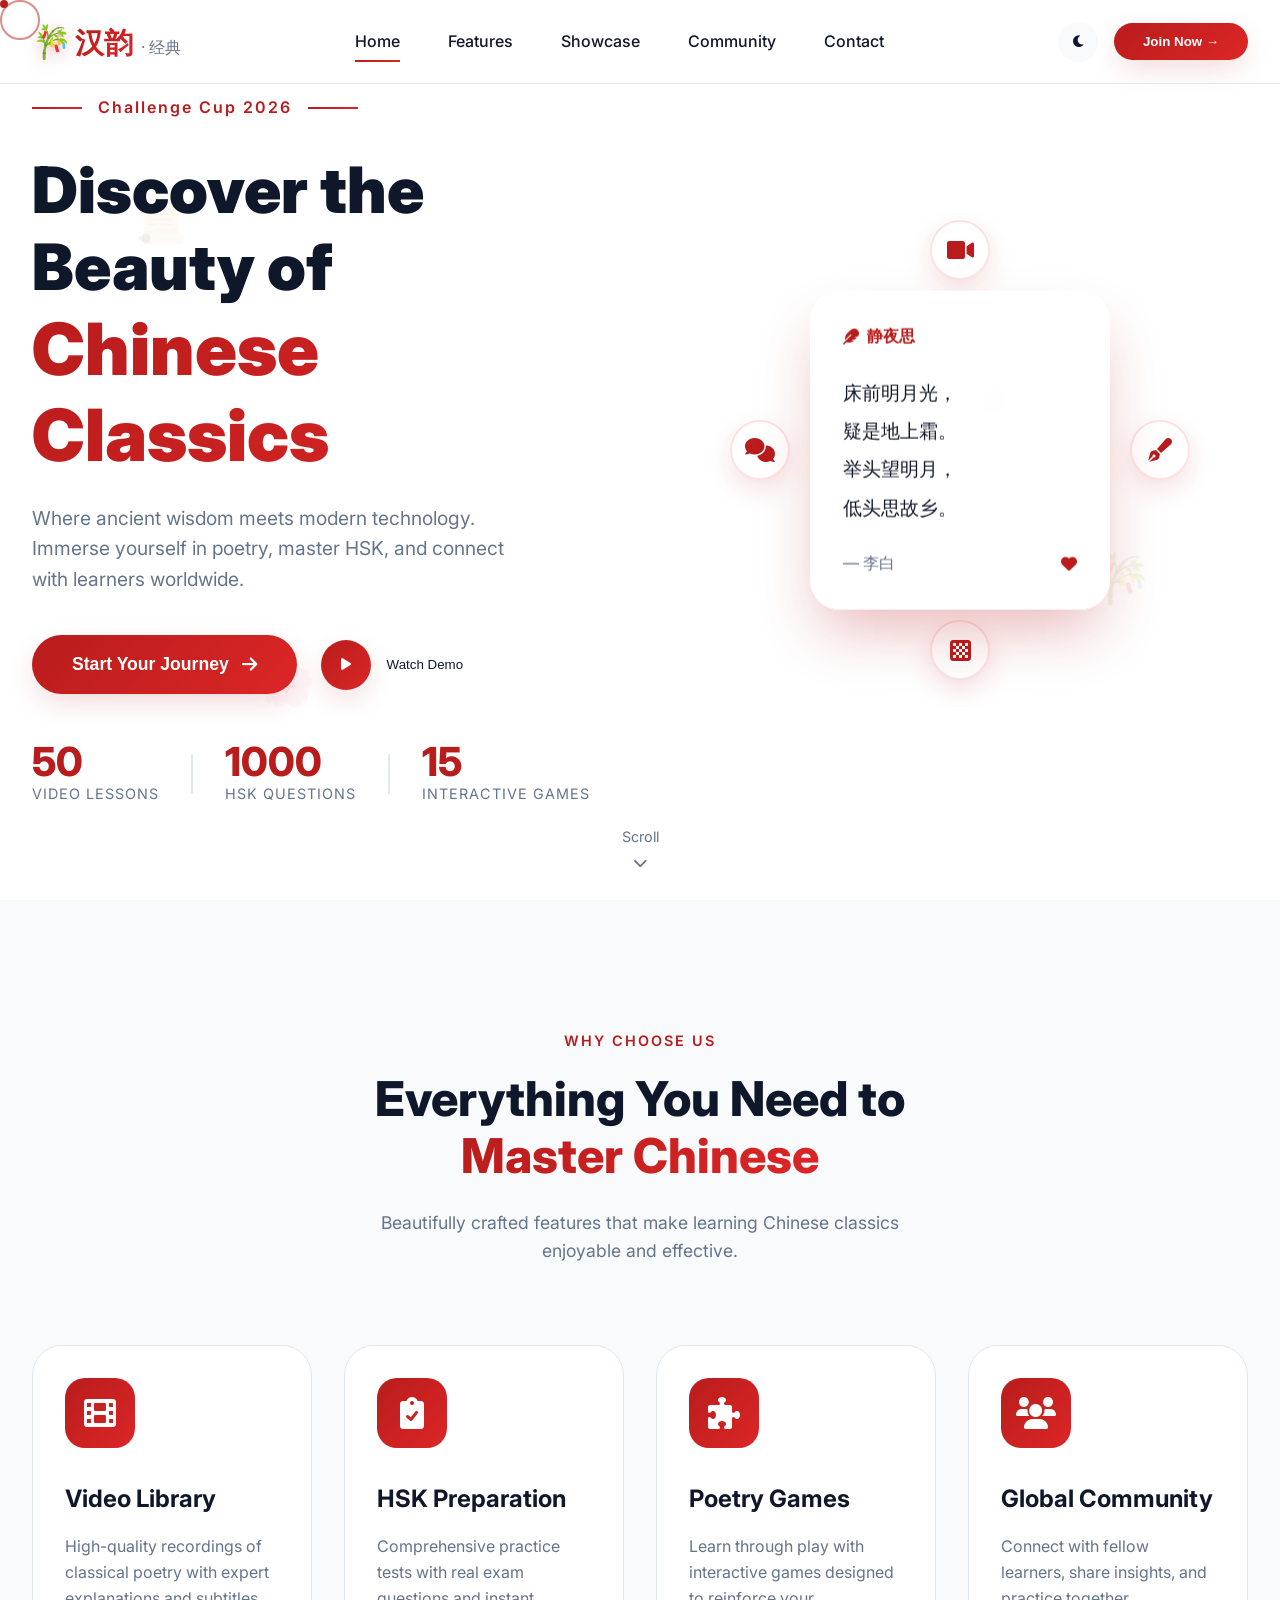
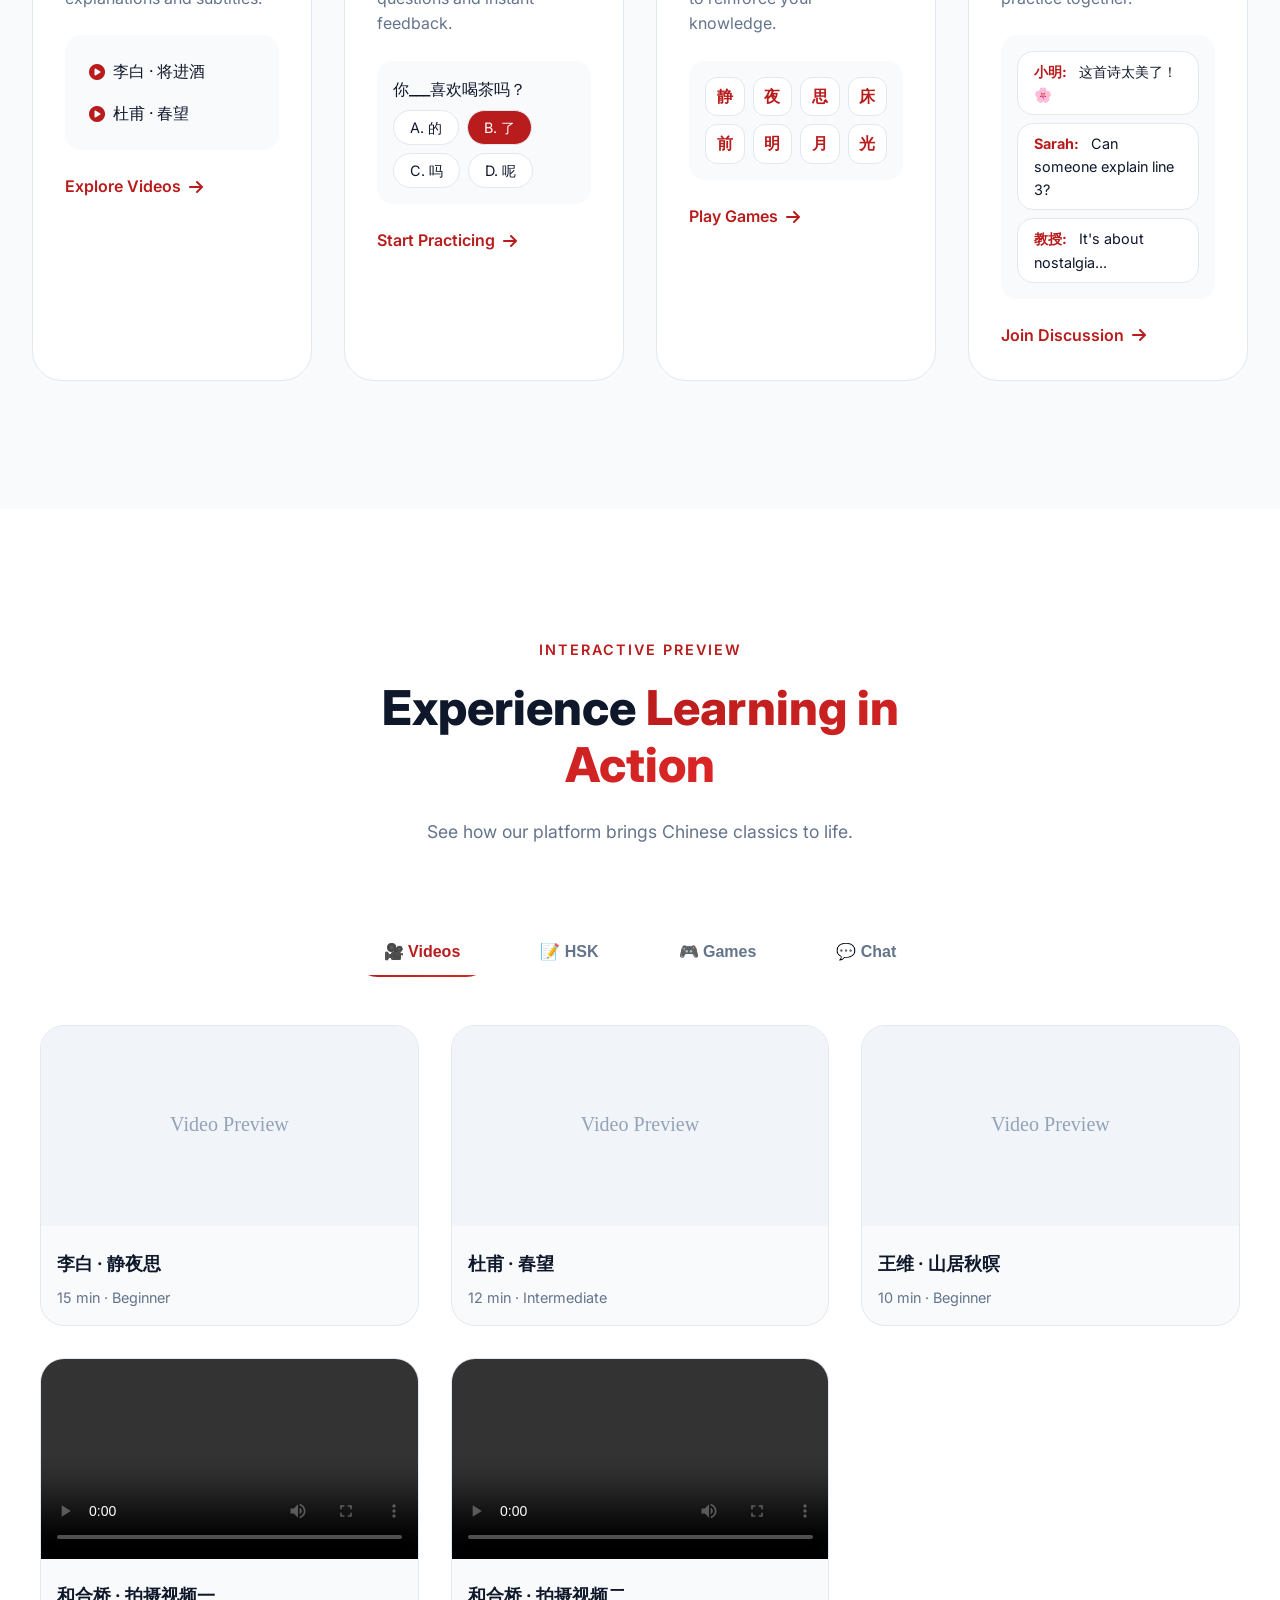
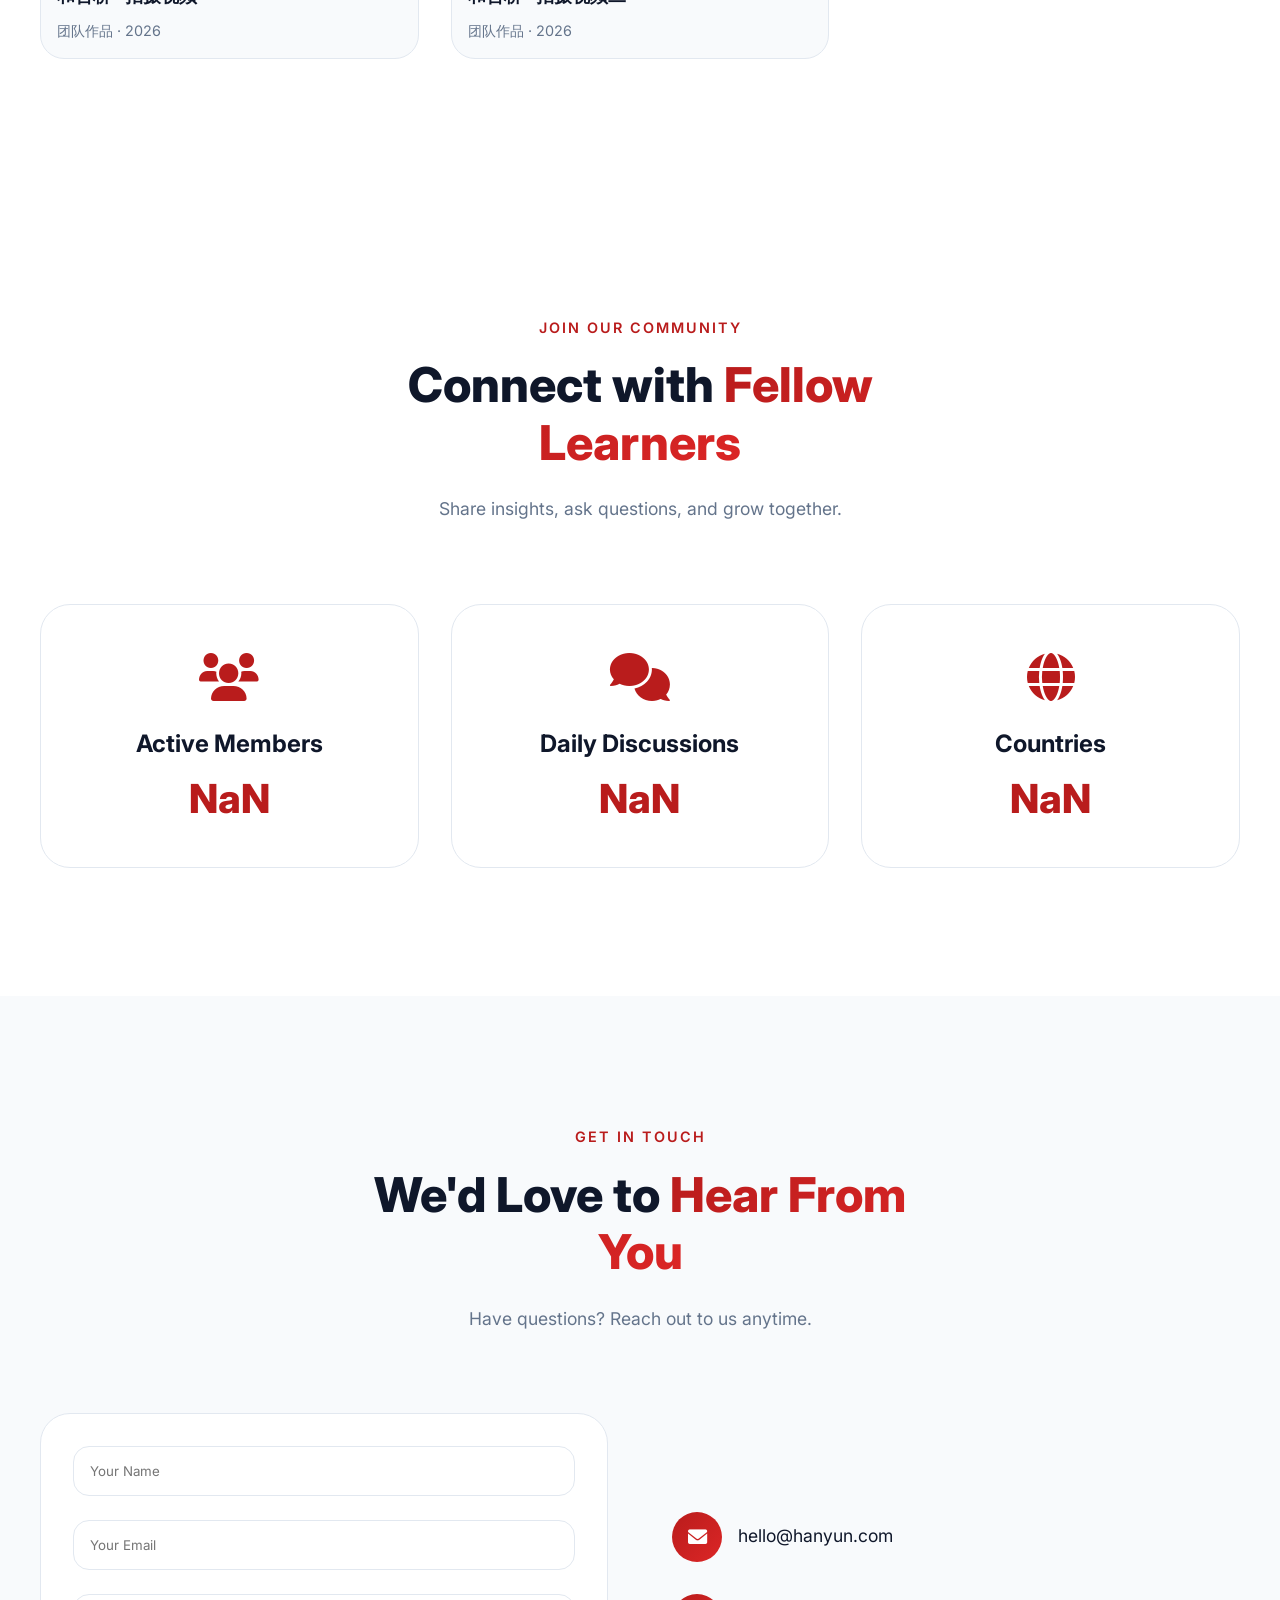
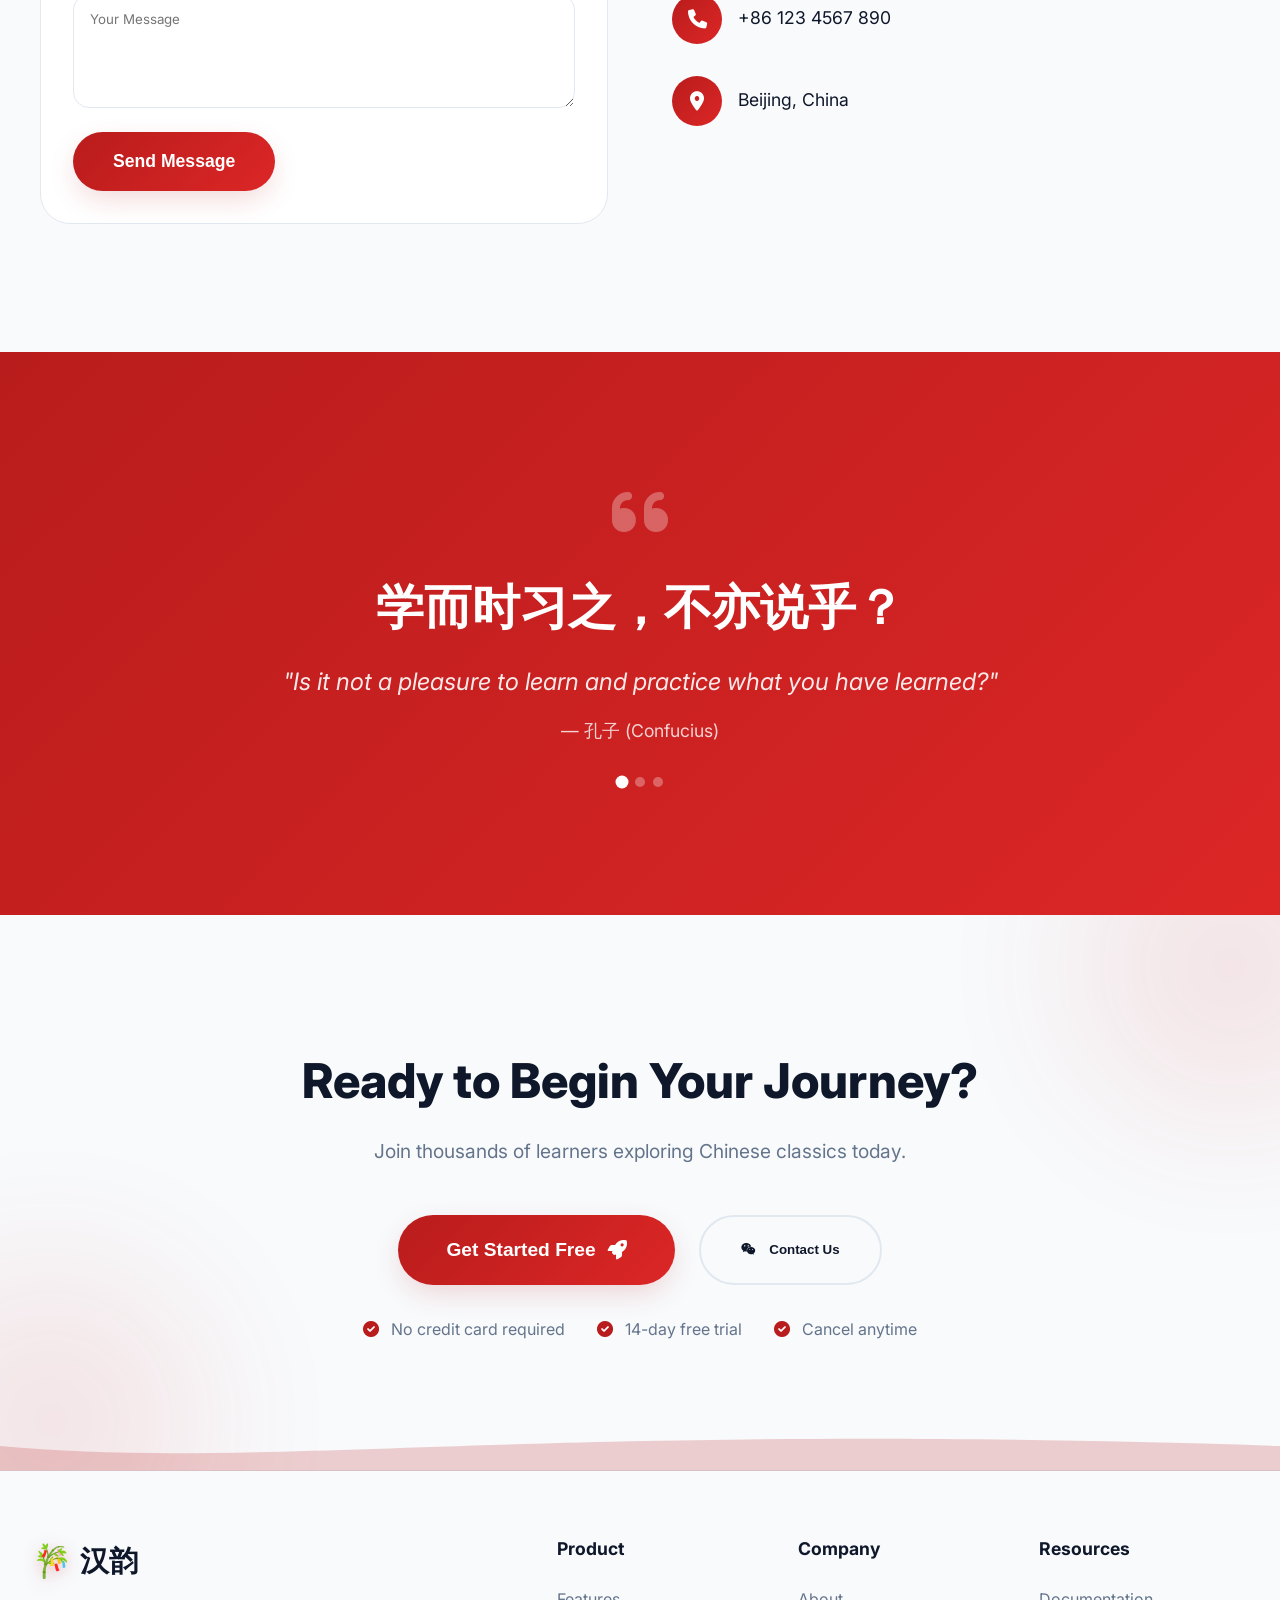
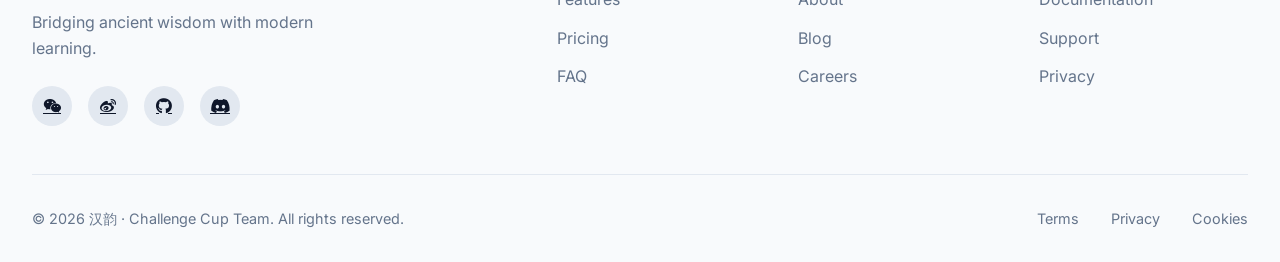
==== commit b7869e4c: "Add team videos and keep existing poetry videos" ====
--- a/index.html
+++ b/index.html
@@ -265,36 +265,61 @@
             </div>
 
             <div class="showcase-content">
-                <!-- Videos Tab -->
-                <div class="tab-panel active" id="videos">
-                    <div class="video-grid">
-                        <div class="video-card">
-                            <div class="video-thumbnail">
-                                <i class="fas fa-play"></i>
-                                <img src="data:image/svg+xml,%3Csvg xmlns='http://www.w3.org/2000/svg' width='300' height='200' viewBox='0 0 300 200'%3E%3Crect width='300' height='200' fill='%23f1f5f9'/%3E%3Ctext x='50%25' y='50%25' dominant-baseline='middle' text-anchor='middle' font-family='Inter' font-size='16' fill='%2394a3b8'%3EVideo Preview%3C/text%3E%3C/svg%3E" alt="Preview">
-                            </div>
-                            <h4>李白 · 静夜思</h4>
-                            <p>15 min · Beginner</p>
-                        </div>
-                        <div class="video-card">
-                            <div class="video-thumbnail">
-                                <i class="fas fa-play"></i>
-                                <img src="data:image/svg+xml,%3Csvg xmlns='http://www.w3.org/2000/svg' width='300' height='200' viewBox='0 0 300 200'%3E%3Crect width='300' height='200' fill='%23f1f5f9'/%3E%3Ctext x='50%25' y='50%25' dominant-baseline='middle' text-anchor='middle' font-family='Inter' font-size='16' fill='%2394a3b8'%3EVideo Preview%3C/text%3E%3C/svg%3E" alt="Preview">
-                            </div>
-                            <h4>杜甫 · 春望</h4>
-                            <p>12 min · Intermediate</p>
-                        </div>
-                        <div class="video-card">
-                            <div class="video-thumbnail">
-                                <i class="fas fa-play"></i>
-                                <img src="data:image/svg+xml,%3Csvg xmlns='http://www.w3.org/2000/svg' width='300' height='200' viewBox='0 0 300 200'%3E%3Crect width='300' height='200' fill='%23f1f5f9'/%3E%3Ctext x='50%25' y='50%25' dominant-baseline='middle' text-anchor='middle' font-family='Inter' font-size='16' fill='%2394a3b8'%3EVideo Preview%3C/text%3E%3C/svg%3E" alt="Preview">
-                            </div>
-                            <h4>王维 · 山居秋暝</h4>
-                            <p>10 min · Beginner</p>
-                        </div>
-                    </div>
-                </div>
-
+<!-- Videos Tab -->
+<div class="tab-panel active" id="videos">
+    <div class="video-grid">
+        <!-- Existing poetry videos -->
+        <div class="video-card">
+            <div class="video-thumbnail">
+                <i class="fas fa-play"></i>
+                <img src="data:image/svg+xml,%3Csvg xmlns='http://www.w3.org/2000/svg' width='300' height='200' viewBox='0 0 300 200'%3E%3Crect width='300' height='200' fill='%23f1f5f9'/%3E%3Ctext x='50%25' y='50%25' dominant-baseline='middle' text-anchor='middle' font-family='Inter' font-size='16' fill='%2394a3b8'%3EVideo Preview%3C/text%3E%3C/svg%3E" alt="Preview">
+            </div>
+            <h4>李白 · 静夜思</h4>
+            <p>15 min · Beginner</p>
+        </div>
+        
+        <div class="video-card">
+            <div class="video-thumbnail">
+                <i class="fas fa-play"></i>
+                <img src="data:image/svg+xml,%3Csvg xmlns='http://www.w3.org/2000/svg' width='300' height='200' viewBox='0 0 300 200'%3E%3Crect width='300' height='200' fill='%23f1f5f9'/%3E%3Ctext x='50%25' y='50%25' dominant-baseline='middle' text-anchor='middle' font-family='Inter' font-size='16' fill='%2394a3b8'%3EVideo Preview%3C/text%3E%3C/svg%3E" alt="Preview">
+            </div>
+            <h4>杜甫 · 春望</h4>
+            <p>12 min · Intermediate</p>
+        </div>
+        
+        <div class="video-card">
+            <div class="video-thumbnail">
+                <i class="fas fa-play"></i>
+                <img src="data:image/svg+xml,%3Csvg xmlns='http://www.w3.org/2000/svg' width='300' height='200' viewBox='0 0 300 200'%3E%3Crect width='300' height='200' fill='%23f1f5f9'/%3E%3Ctext x='50%25' y='50%25' dominant-baseline='middle' text-anchor='middle' font-family='Inter' font-size='16' fill='%2394a3b8'%3EVideo Preview%3C/text%3E%3C/svg%3E" alt="Preview">
+            </div>
+            <h4>王维 · 山居秋暝</h4>
+            <p>10 min · Beginner</p>
+        </div>
+        
+        <!-- NEW: Team's videos -->
+        <div class="video-card">
+            <div class="video-thumbnail">
+                <video width="100%" height="200" controls>
+                    <source src="videos/video1.mp4" type="video/mp4">
+                    Your browser does not support the video tag.
+                </video>
+            </div>
+            <h4>和合桥 · 拍摄视频一</h4>
+            <p>团队作品 · 2026</p>
+        </div>
+        
+        <div class="video-card">
+            <div class="video-thumbnail">
+                <video width="100%" height="200" controls>
+                    <source src="videos/video2.mp4" type="video/mp4">
+                    Your browser does not support the video tag.
+                </video>
+            </div>
+            <h4>和合桥 · 拍摄视频二</h4>
+            <p>团队作品 · 2026</p>
+        </div>
+    </div>
+</div>
                 <!-- HSK Tab -->
                 <div class="tab-panel" id="hsk">
                     <div class="hsk-panel">
--- a/style.css
+++ b/style.css
@@ -90,7 +90,7 @@
     width: 100%;
     top: 0;
     z-index: 1000;
-    background: rgba(var(--bg-primary), 0.8);
+    background: var(--bg-primary);
     backdrop-filter: blur(20px);
     border-bottom: 1px solid var(--border-color);
 }
@@ -226,7 +226,8 @@
 
 /* Mobile Menu */
 .mobile-menu {
-    display: none;
+    display: flex;
+    flex-direction: column;
     position: absolute;
     top: 100%;
     left: 0;
@@ -234,12 +235,12 @@
     background: rgba(255, 255, 255, 0.95);
     backdrop-filter: blur(20px);
     padding: 1rem;
-    flex-direction: column;
     gap: 1rem;
     border-bottom: 1px solid var(--border-color);
     box-shadow: var(--shadow);
     transform: translateY(-100%);
     opacity: 0;
+    pointer-events: none;
     transition: all 0.3s;
     z-index: 999;
 }
@@ -247,21 +248,7 @@
 .mobile-menu.show {
     transform: translateY(0);
     opacity: 1;
-}
-
-.mobile-menu a {
-    text-decoration: none;
-    color: var(--dark);
-    font-weight: 500;
-    padding: 0.8rem 1rem;
-    border-radius: 8px;
-    transition: all 0.3s;
-}
-
-.mobile-menu a:hover,
-.mobile-menu a.active {
-    background: var(--primary-light);
-    color: var(--primary);
+    pointer-events: auto;
 }
 
 /* Dark mode support for mobile menu */
@@ -1610,102 +1597,163 @@
     box-shadow: var(--shadow-xl);
 }
 
-/* ===== RESPONSIVE ===== */
+/* ===== RESPONSIVE FIXES ===== */
+
+/* For tablets and small desktops */
 @media (max-width: 1200px) {
     .hero-title {
         font-size: 3rem;
     }
-    
     .title-gradient {
         font-size: 3.5rem;
     }
-    
     .features-grid {
         grid-template-columns: repeat(2, 1fr);
     }
 }
 
+/* For mobile devices */
 @media (max-width: 992px) {
     .nav-links {
         display: none;
     }
-    
     .mobile-menu-toggle {
         display: flex;
         align-items: center;
         justify-content: center;
     }
-    
+    /* Adjust logo size to prevent wrapping */
+    .logo {
+        font-size: 1.4rem;
+        gap: 0.1rem;
+    }
+    .logo-icon {
+        font-size: 1.6rem;
+    }
+    .logo-symbol {
+        font-size: 0.8rem;
+    }
+    .nav-button {
+        padding: 0.5rem 1.2rem;
+        font-size: 0.9rem;
+    }
     .hero-container {
         grid-template-columns: 1fr;
         text-align: center;
-        padding-top: 100px;
-    }
-    
+        padding-top: 80px; /* reduce top padding */
+        gap: 2rem;
+    }
     .hero-description {
         margin-left: auto;
         margin-right: auto;
-    }
-    
+        max-width: 90%;
+    }
     .hero-cta {
         justify-content: center;
-    }
-    
+        flex-wrap: wrap;
+    }
     .hero-stats {
         justify-content: center;
-    }
-    
+        flex-wrap: wrap;
+        gap: 1rem;
+    }
+    .stat-divider {
+        display: none; /* hide dividers on mobile */
+    }
+    .stat-item {
+        min-width: 120px;
+    }
+    /* Resize hero visual */
+    .visual-container {
+        height: 400px;
+        transform: scale(0.8);
+    }
+    .main-card {
+        width: 250px;
+        padding: 1.5rem;
+    }
+    .card-poem p {
+        font-size: 1rem;
+    }
+    .orbiting-cards {
+        width: 300px;
+        height: 300px;
+    }
+    .orbit-card {
+        width: 50px;
+        height: 50px;
+    }
+    .orbit-card i {
+        font-size: 1.2rem;
+    }
     .footer-main {
         grid-template-columns: 1fr;
-    }
-}
-
-@media (max-width: 768px) {
+        text-align: center;
+    }
+    .footer-social {
+        justify-content: center;
+    }
+}
+
+/* For small phones */
+@media (max-width: 576px) {
+    .hero-title {
+        font-size: 2.2rem;
+    }
+    .title-gradient {
+        font-size: 2.5rem;
+    }
+    .hero-description {
+        font-size: 1rem;
+    }
+    .primary-button, .play-button {
+        padding: 0.8rem 1.5rem;
+        font-size: 1rem;
+    }
+    .stat-number {
+        font-size: 1.8rem;
+    }
+    .stat-label {
+        font-size: 0.8rem;
+    }
+    .visual-container {
+        height: 350px;
+        transform: scale(0.7);
+    }
+    .main-card {
+        width: 220px;
+    }
+    .section-title {
+        font-size: 2rem;
+    }
     .features-grid {
         grid-template-columns: 1fr;
     }
-    
     .video-grid {
         grid-template-columns: 1fr;
     }
-    
     .community-container {
         grid-template-columns: 1fr;
     }
-    
     .contact-container {
         grid-template-columns: 1fr;
     }
-    
     .cta-buttons {
         flex-direction: column;
-    }
-    
+        align-items: center;
+    }
     .cta-stats {
         flex-direction: column;
-        gap: 1rem;
-    }
-    
+        gap: 0.5rem;
+    }
     .footer-bottom {
         flex-direction: column;
         gap: 1rem;
         text-align: center;
     }
-    
     .footer-links-grid {
         grid-template-columns: 1fr;
-    }
-    
-    .hero-title {
-        font-size: 2.5rem;
-    }
-    
-    .title-gradient {
-        font-size: 3rem;
-    }
-    
-    .section-title {
-        font-size: 2.2rem;
+        gap: 1.5rem;
     }
 }
 
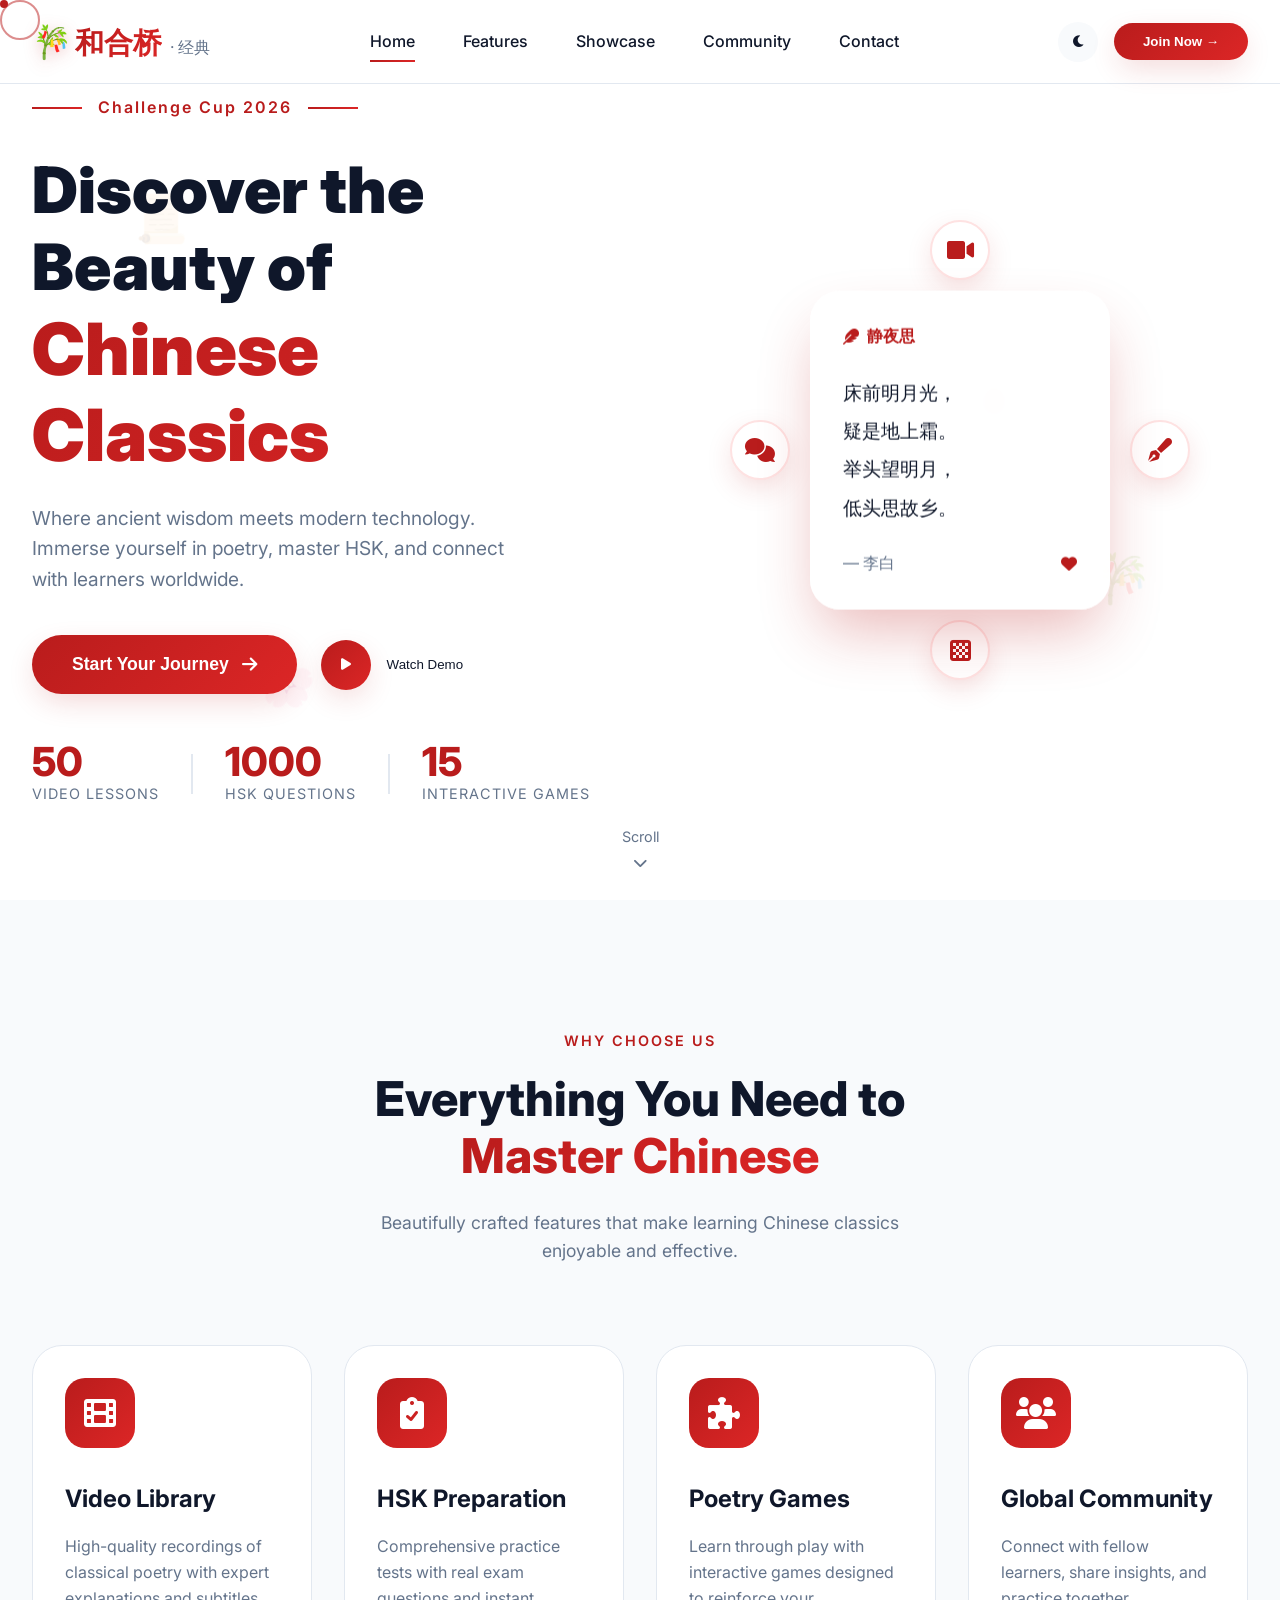
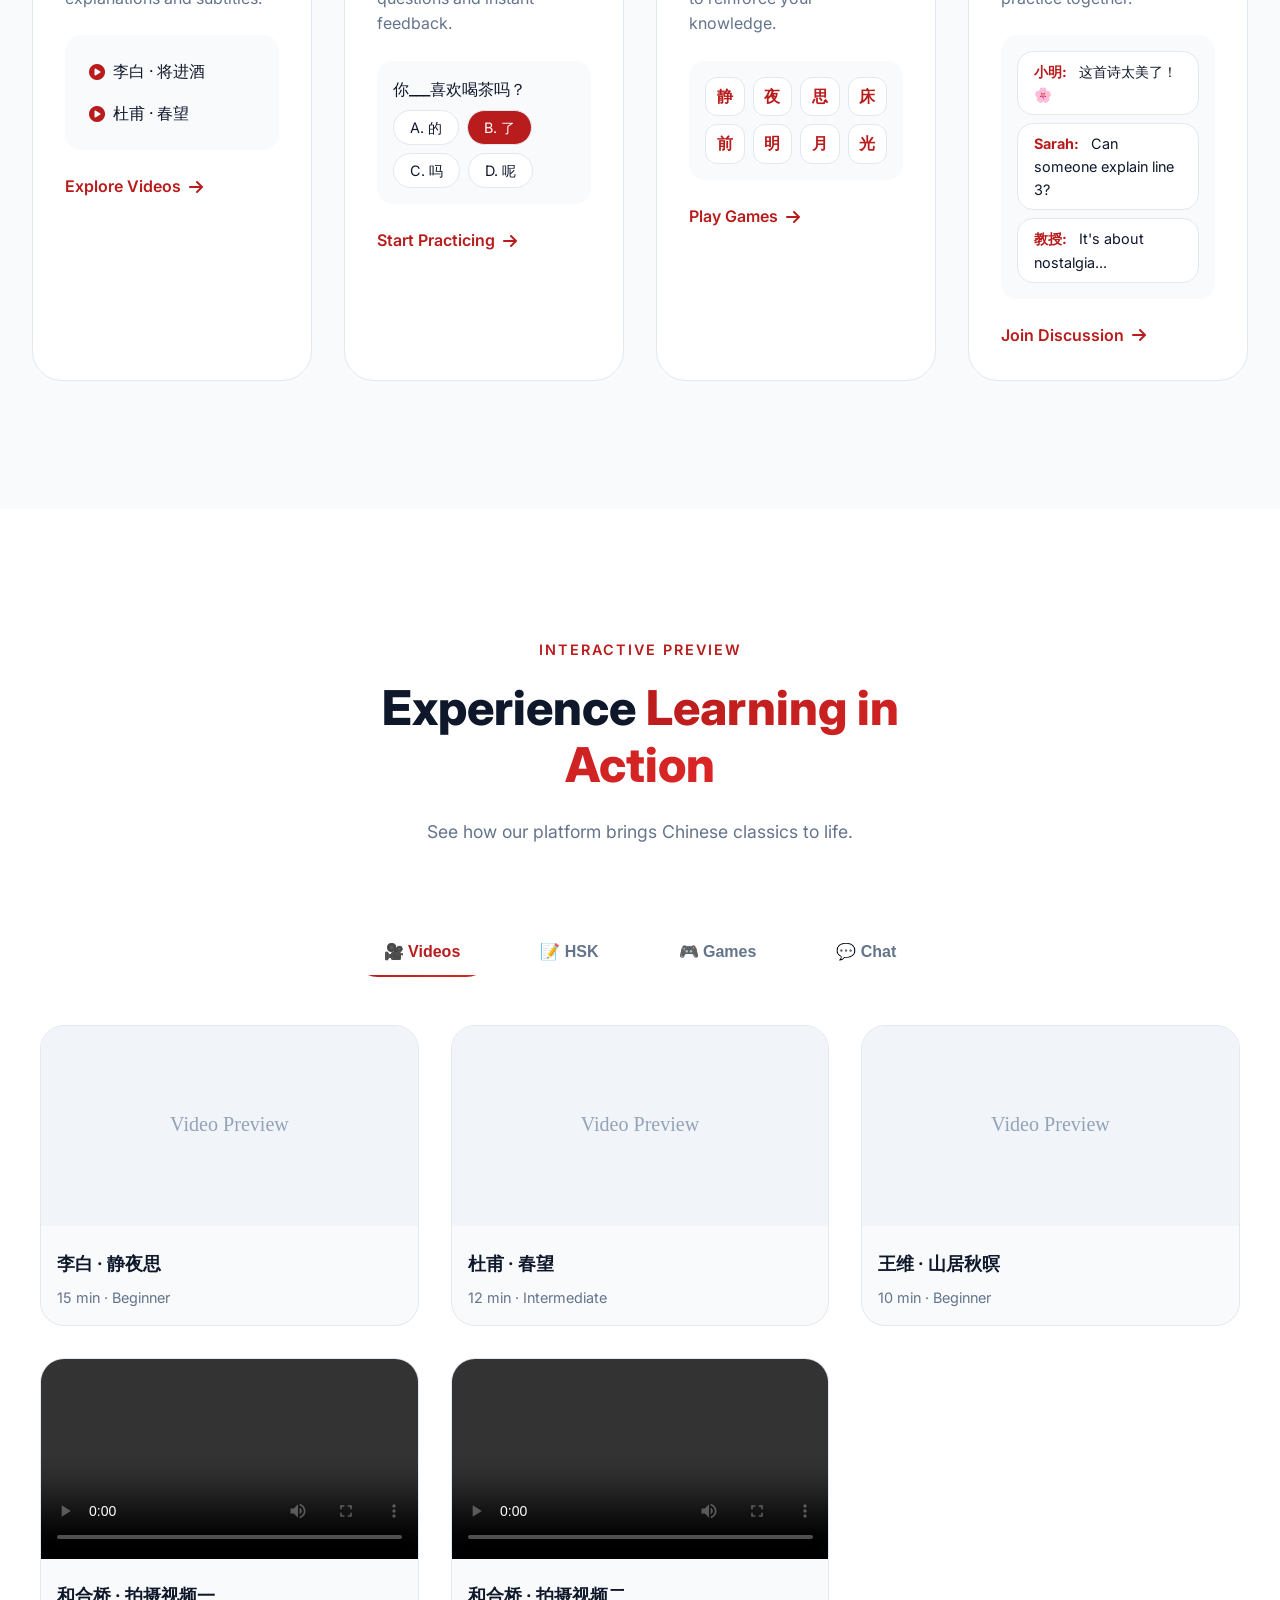
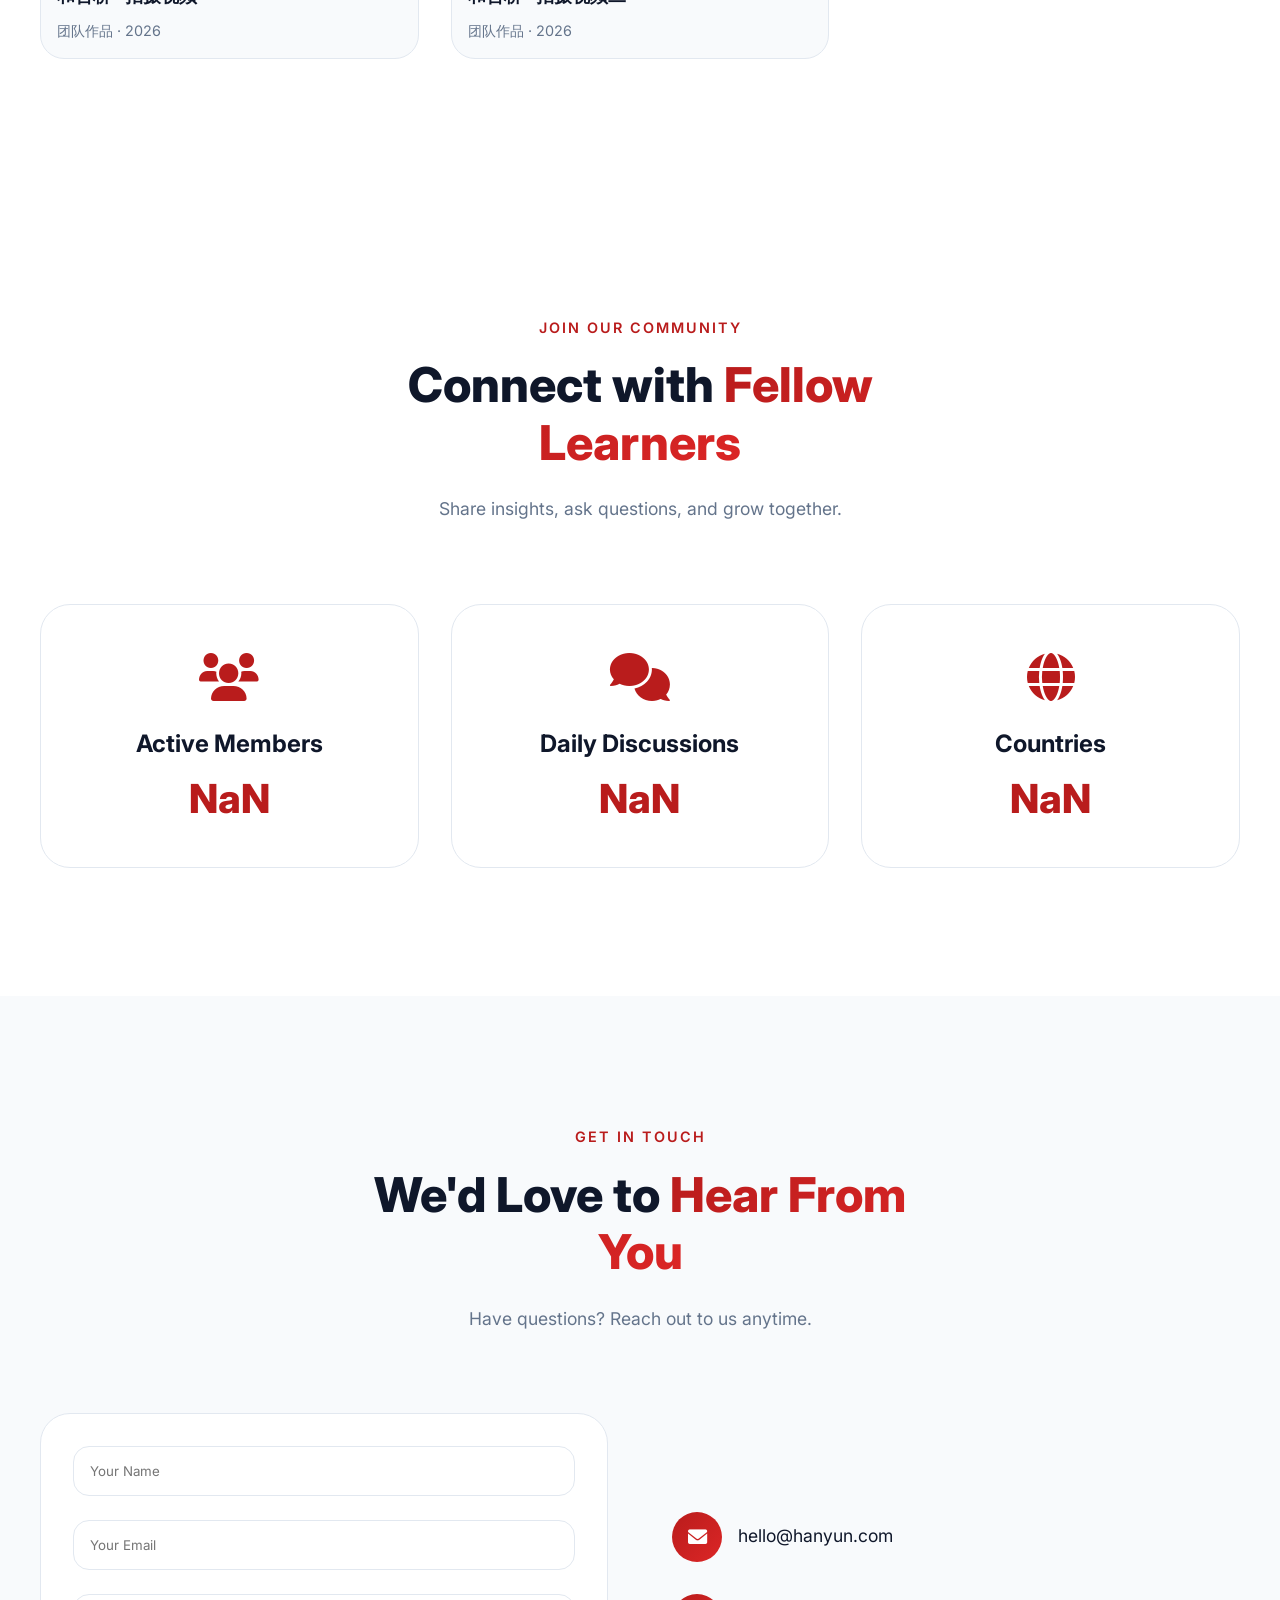
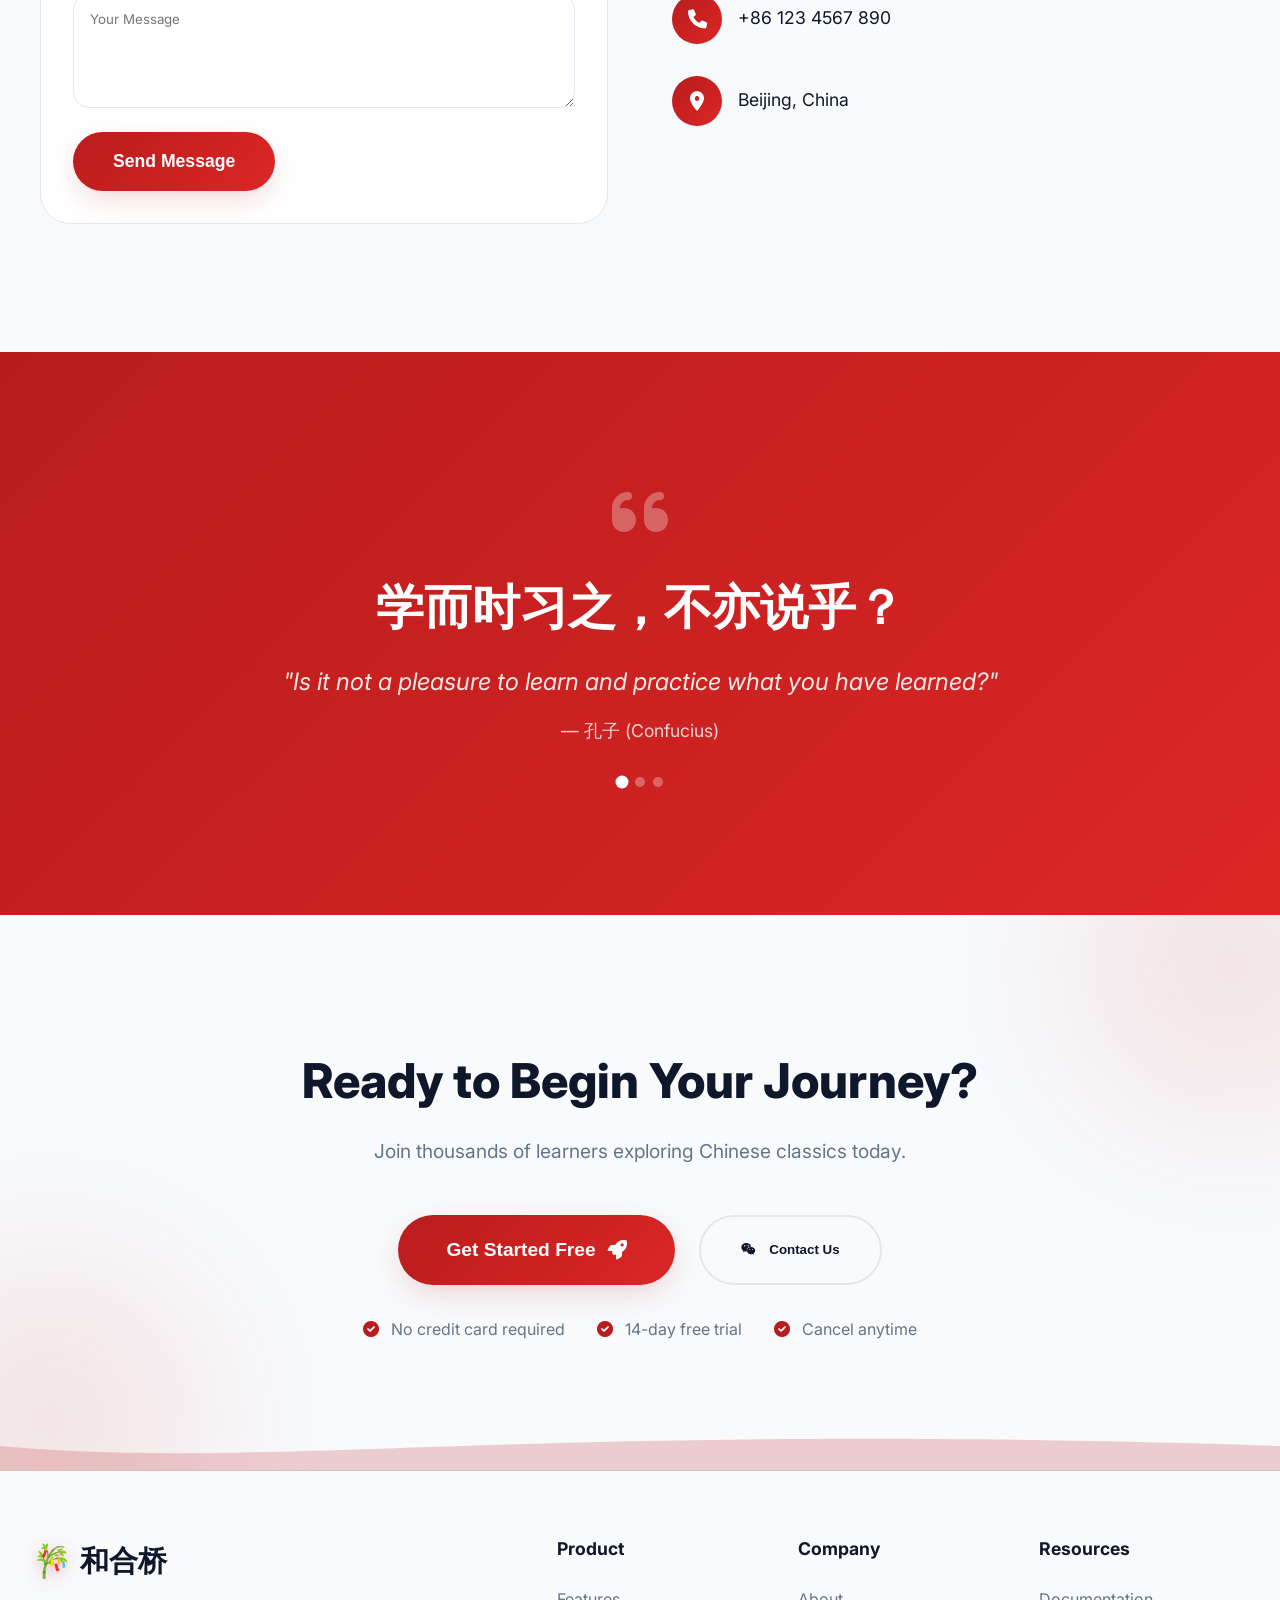
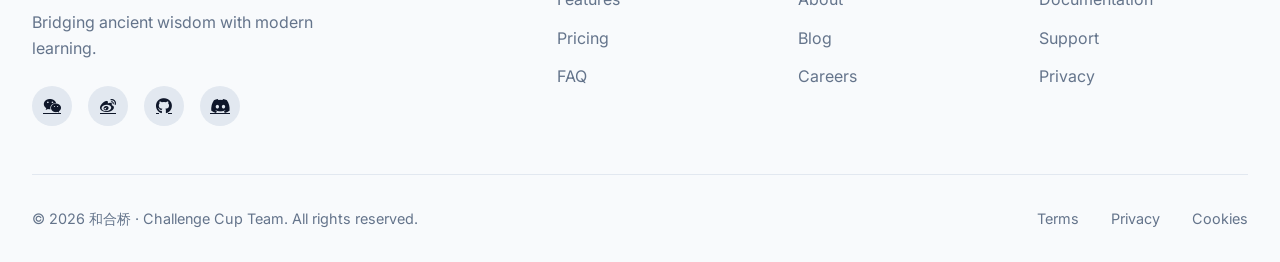
==== commit 23911a43: "Change project name to 和合桥" ====
--- a/index.html
+++ b/index.html
@@ -21,7 +21,7 @@
         <div class="nav-container">
             <div class="logo">
                 <span class="logo-icon">🎋</span>
-                <span class="logo-text">汉韵</span>
+                <span class="logo-text">和合桥</span>
                 <span class="logo-symbol">· 经典</span>
             </div>
             <div class="nav-links">
@@ -502,7 +502,7 @@
                 <div class="footer-brand">
                     <div class="footer-logo">
                         <span class="logo-icon">🎋</span>
-                        <span>汉韵</span>
+                        <span>和合桥</span>
                     </div>
                     <p>Bridging ancient wisdom with modern learning.</p>
                     <div class="footer-social">
@@ -534,7 +534,7 @@
                 </div>
             </div>
             <div class="footer-bottom">
-                <p>© 2026 汉韵 · Challenge Cup Team. All rights reserved.</p>
+                <p>© 2026 和合桥 · Challenge Cup Team. All rights reserved.</p>
                 <div class="footer-legal">
                     <a href="#">Terms</a>
                     <a href="#">Privacy</a>
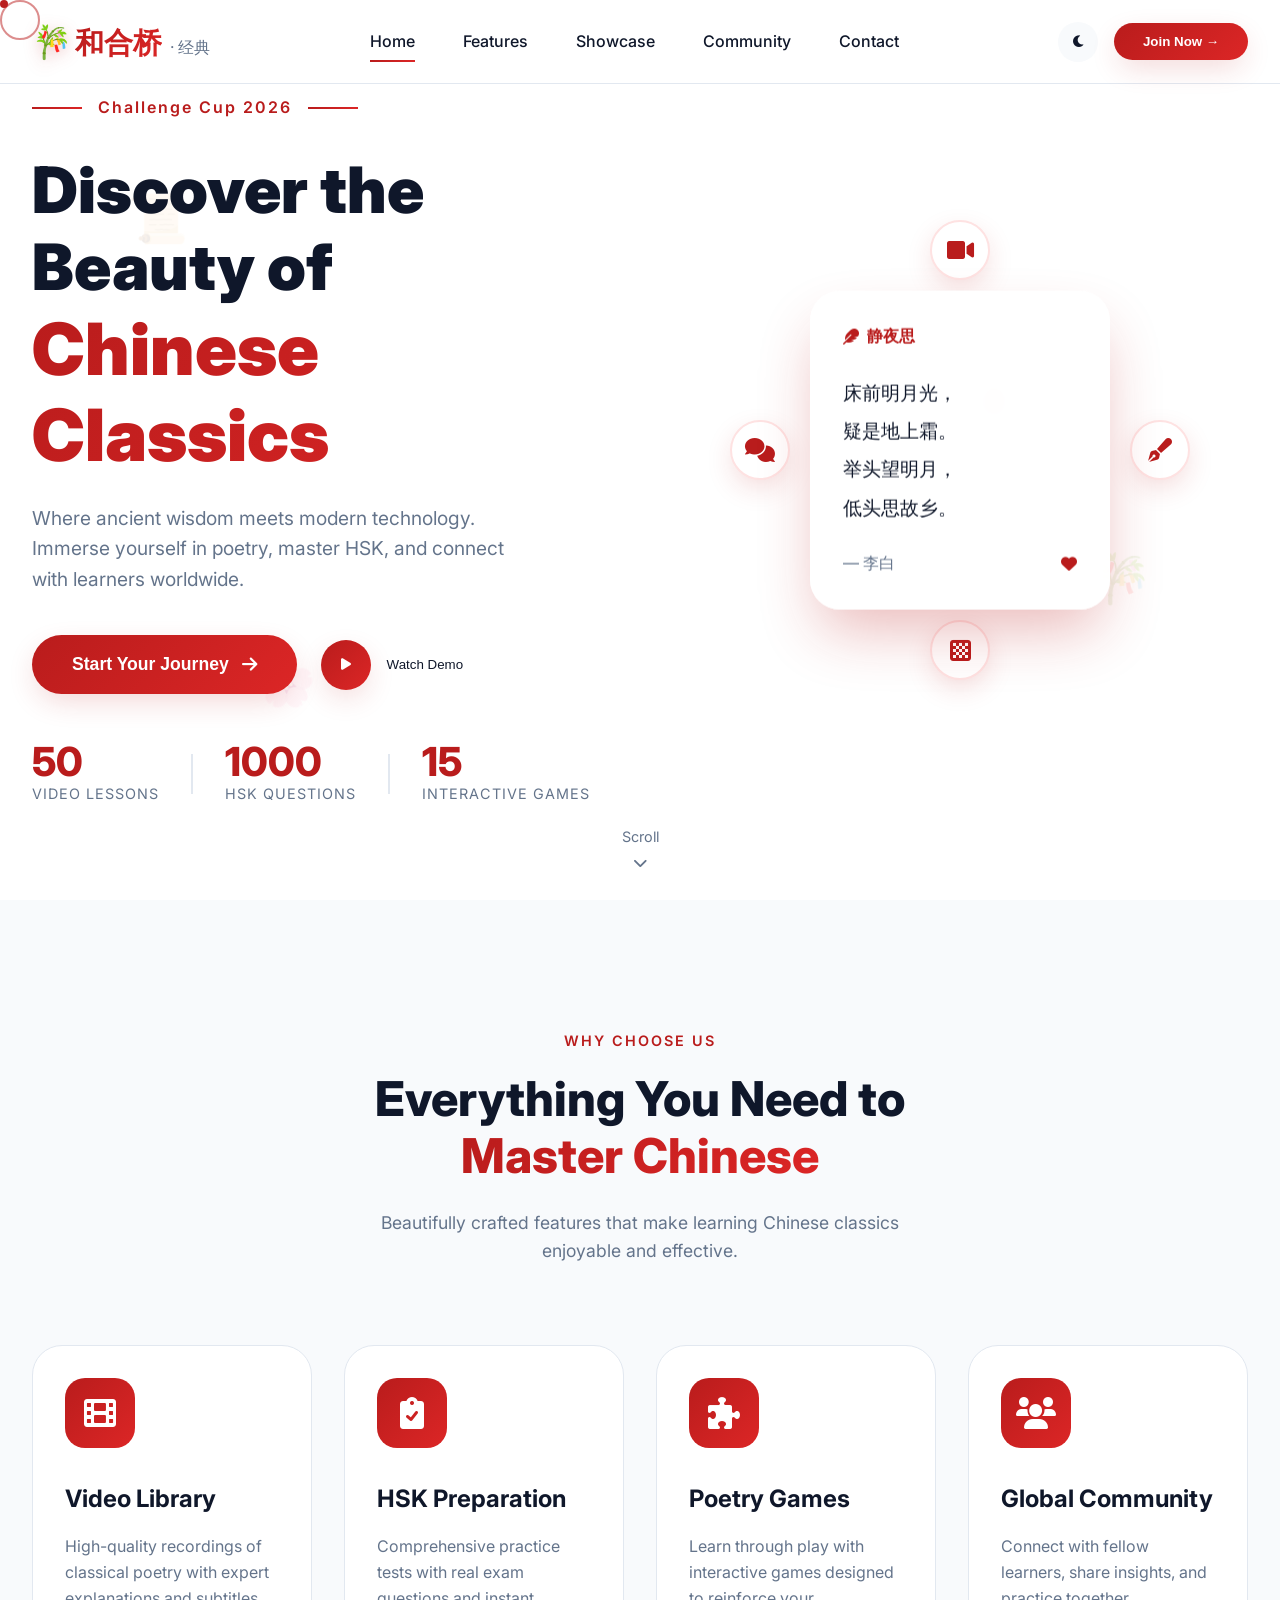
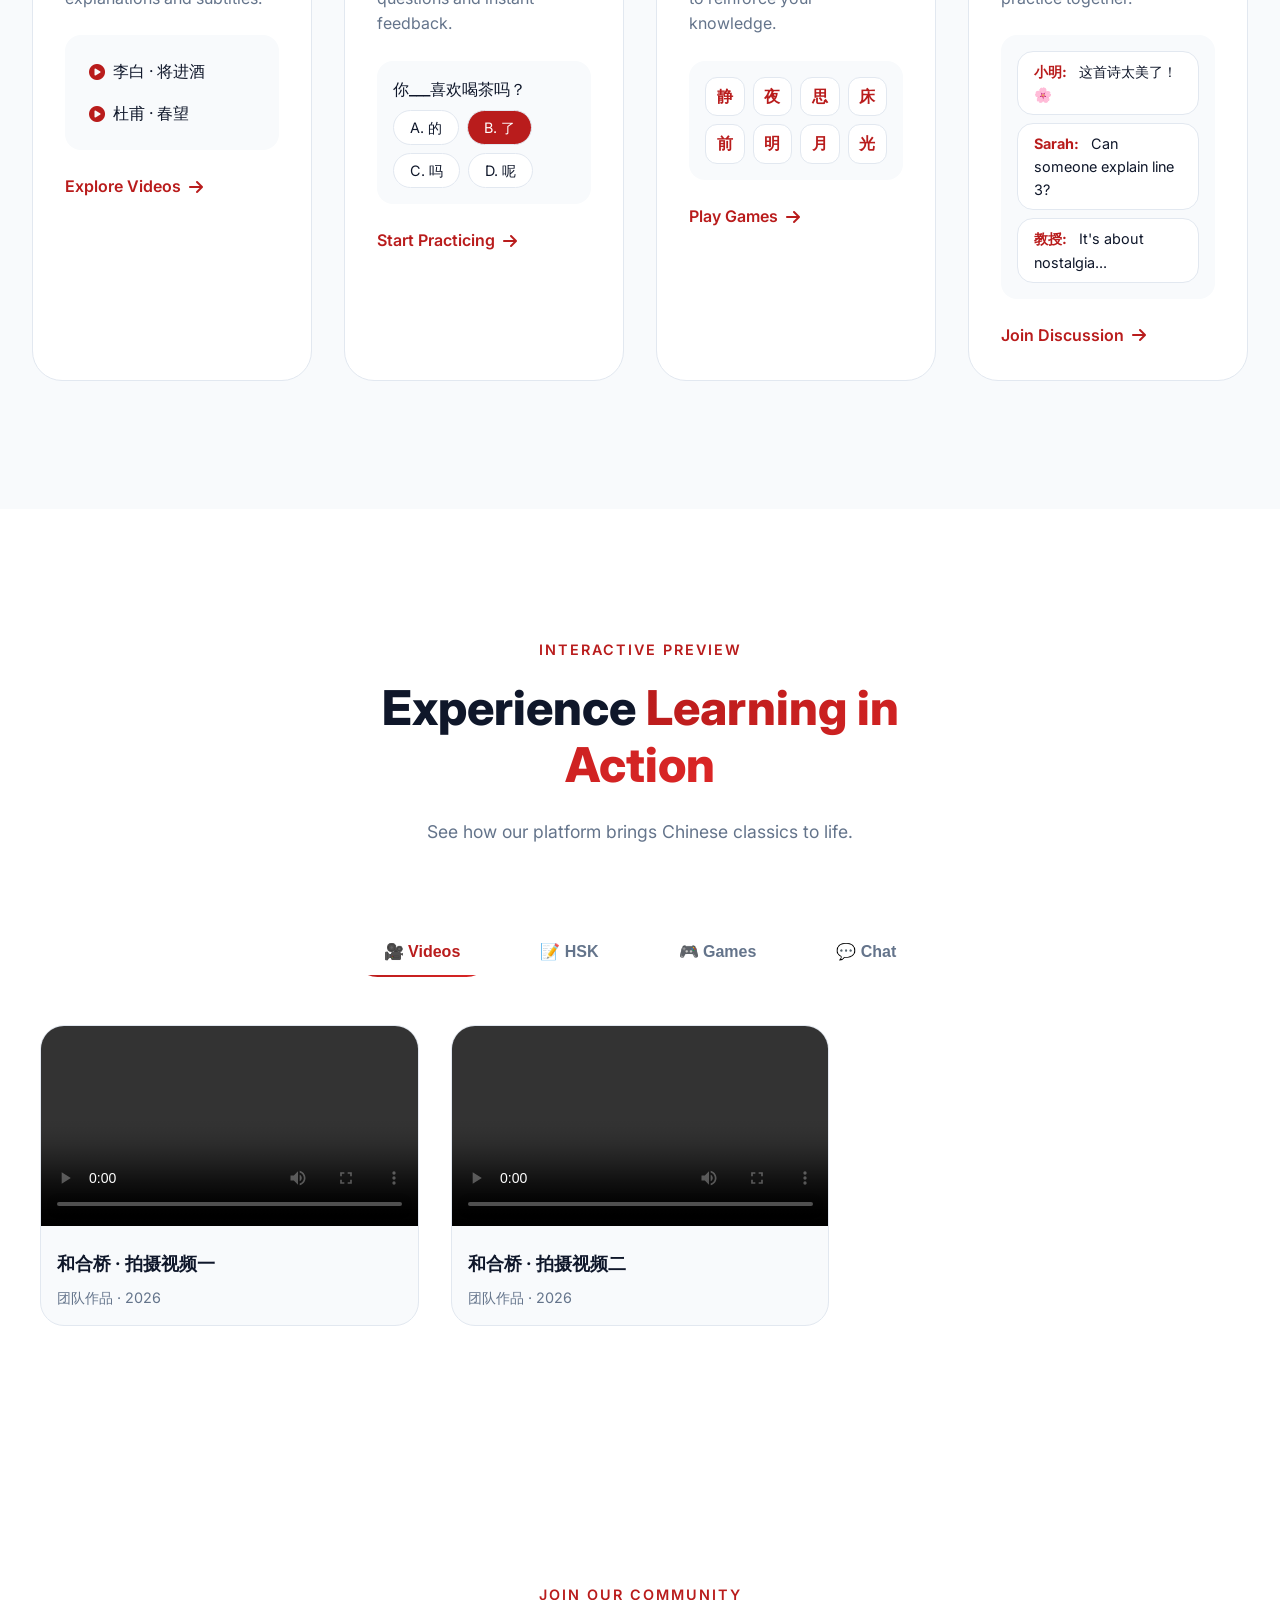
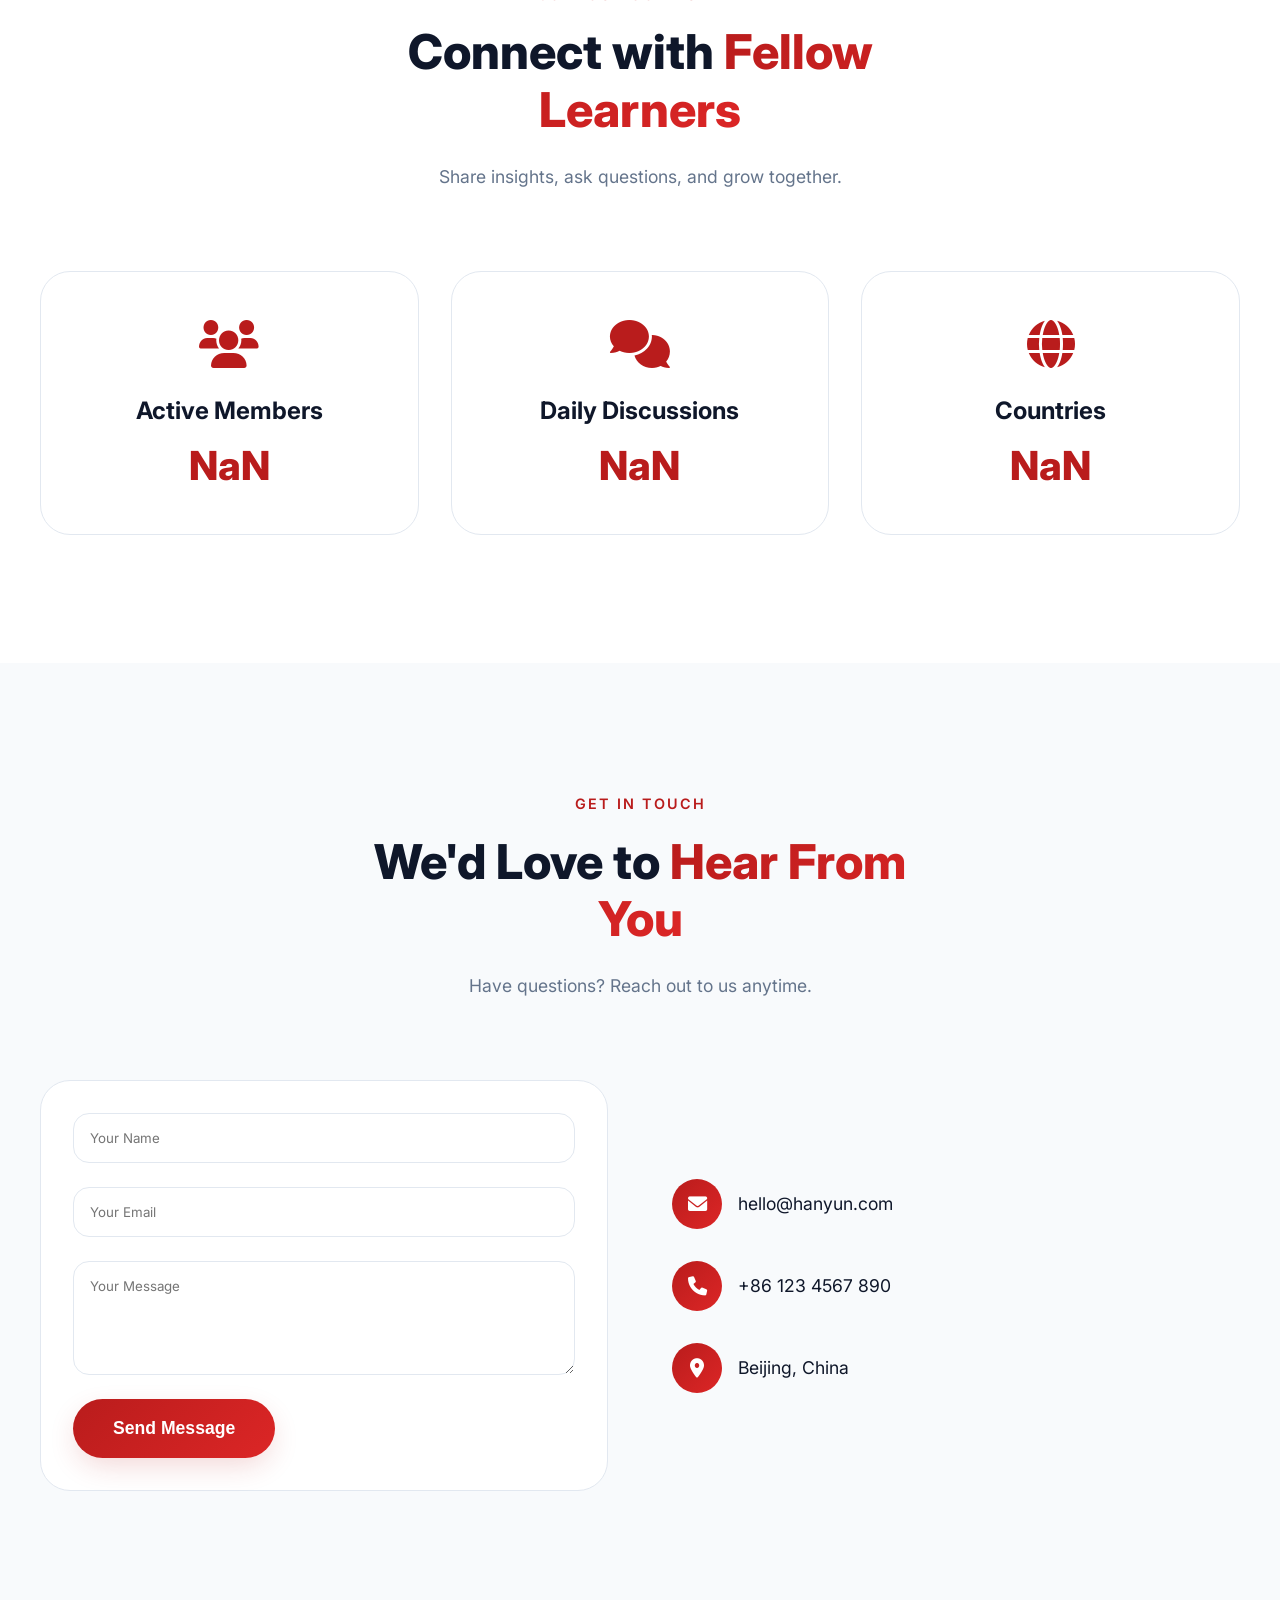
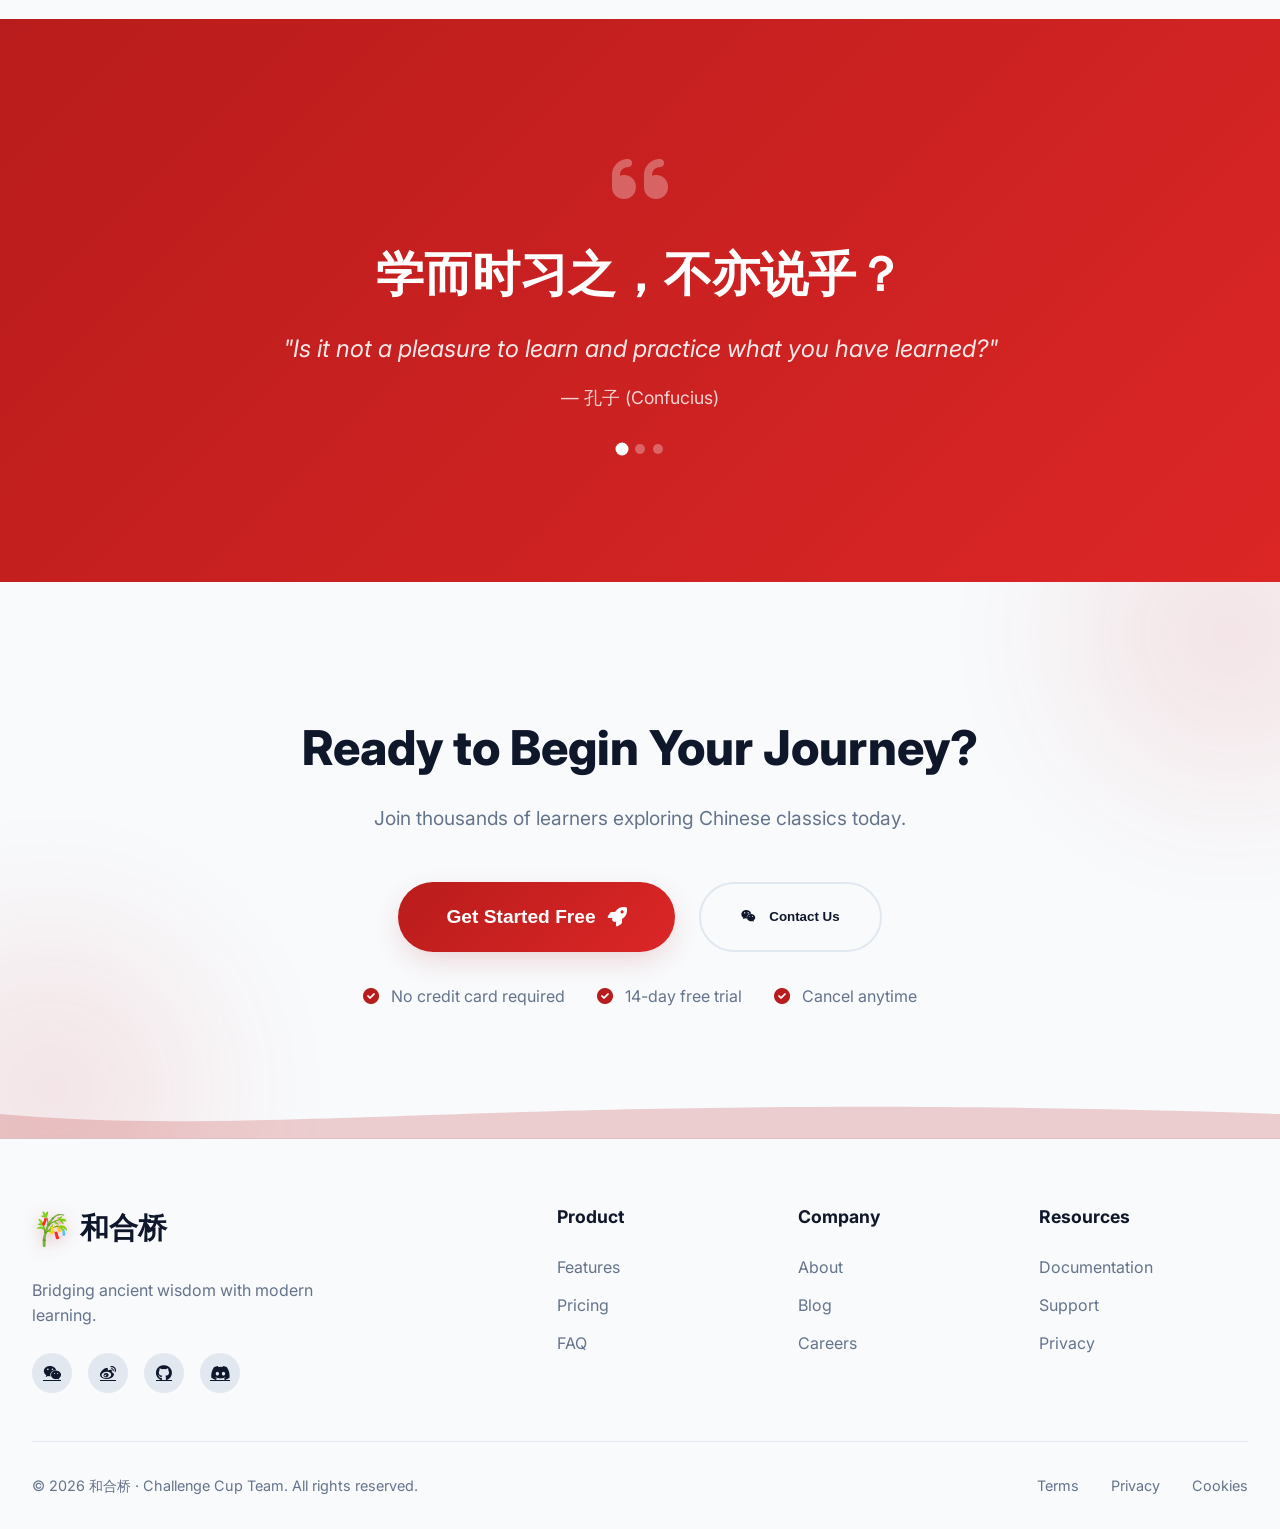
==== commit 0af8abed: "Remove poetry videos, keep only team videos" ====
--- a/index.html
+++ b/index.html
@@ -268,35 +268,7 @@
 <!-- Videos Tab -->
 <div class="tab-panel active" id="videos">
     <div class="video-grid">
-        <!-- Existing poetry videos -->
-        <div class="video-card">
-            <div class="video-thumbnail">
-                <i class="fas fa-play"></i>
-                <img src="data:image/svg+xml,%3Csvg xmlns='http://www.w3.org/2000/svg' width='300' height='200' viewBox='0 0 300 200'%3E%3Crect width='300' height='200' fill='%23f1f5f9'/%3E%3Ctext x='50%25' y='50%25' dominant-baseline='middle' text-anchor='middle' font-family='Inter' font-size='16' fill='%2394a3b8'%3EVideo Preview%3C/text%3E%3C/svg%3E" alt="Preview">
-            </div>
-            <h4>李白 · 静夜思</h4>
-            <p>15 min · Beginner</p>
-        </div>
-        
-        <div class="video-card">
-            <div class="video-thumbnail">
-                <i class="fas fa-play"></i>
-                <img src="data:image/svg+xml,%3Csvg xmlns='http://www.w3.org/2000/svg' width='300' height='200' viewBox='0 0 300 200'%3E%3Crect width='300' height='200' fill='%23f1f5f9'/%3E%3Ctext x='50%25' y='50%25' dominant-baseline='middle' text-anchor='middle' font-family='Inter' font-size='16' fill='%2394a3b8'%3EVideo Preview%3C/text%3E%3C/svg%3E" alt="Preview">
-            </div>
-            <h4>杜甫 · 春望</h4>
-            <p>12 min · Intermediate</p>
-        </div>
-        
-        <div class="video-card">
-            <div class="video-thumbnail">
-                <i class="fas fa-play"></i>
-                <img src="data:image/svg+xml,%3Csvg xmlns='http://www.w3.org/2000/svg' width='300' height='200' viewBox='0 0 300 200'%3E%3Crect width='300' height='200' fill='%23f1f5f9'/%3E%3Ctext x='50%25' y='50%25' dominant-baseline='middle' text-anchor='middle' font-family='Inter' font-size='16' fill='%2394a3b8'%3EVideo Preview%3C/text%3E%3C/svg%3E" alt="Preview">
-            </div>
-            <h4>王维 · 山居秋暝</h4>
-            <p>10 min · Beginner</p>
-        </div>
-        
-        <!-- NEW: Team's videos -->
+        <!-- Team's videos only -->
         <div class="video-card">
             <div class="video-thumbnail">
                 <video width="100%" height="200" controls>
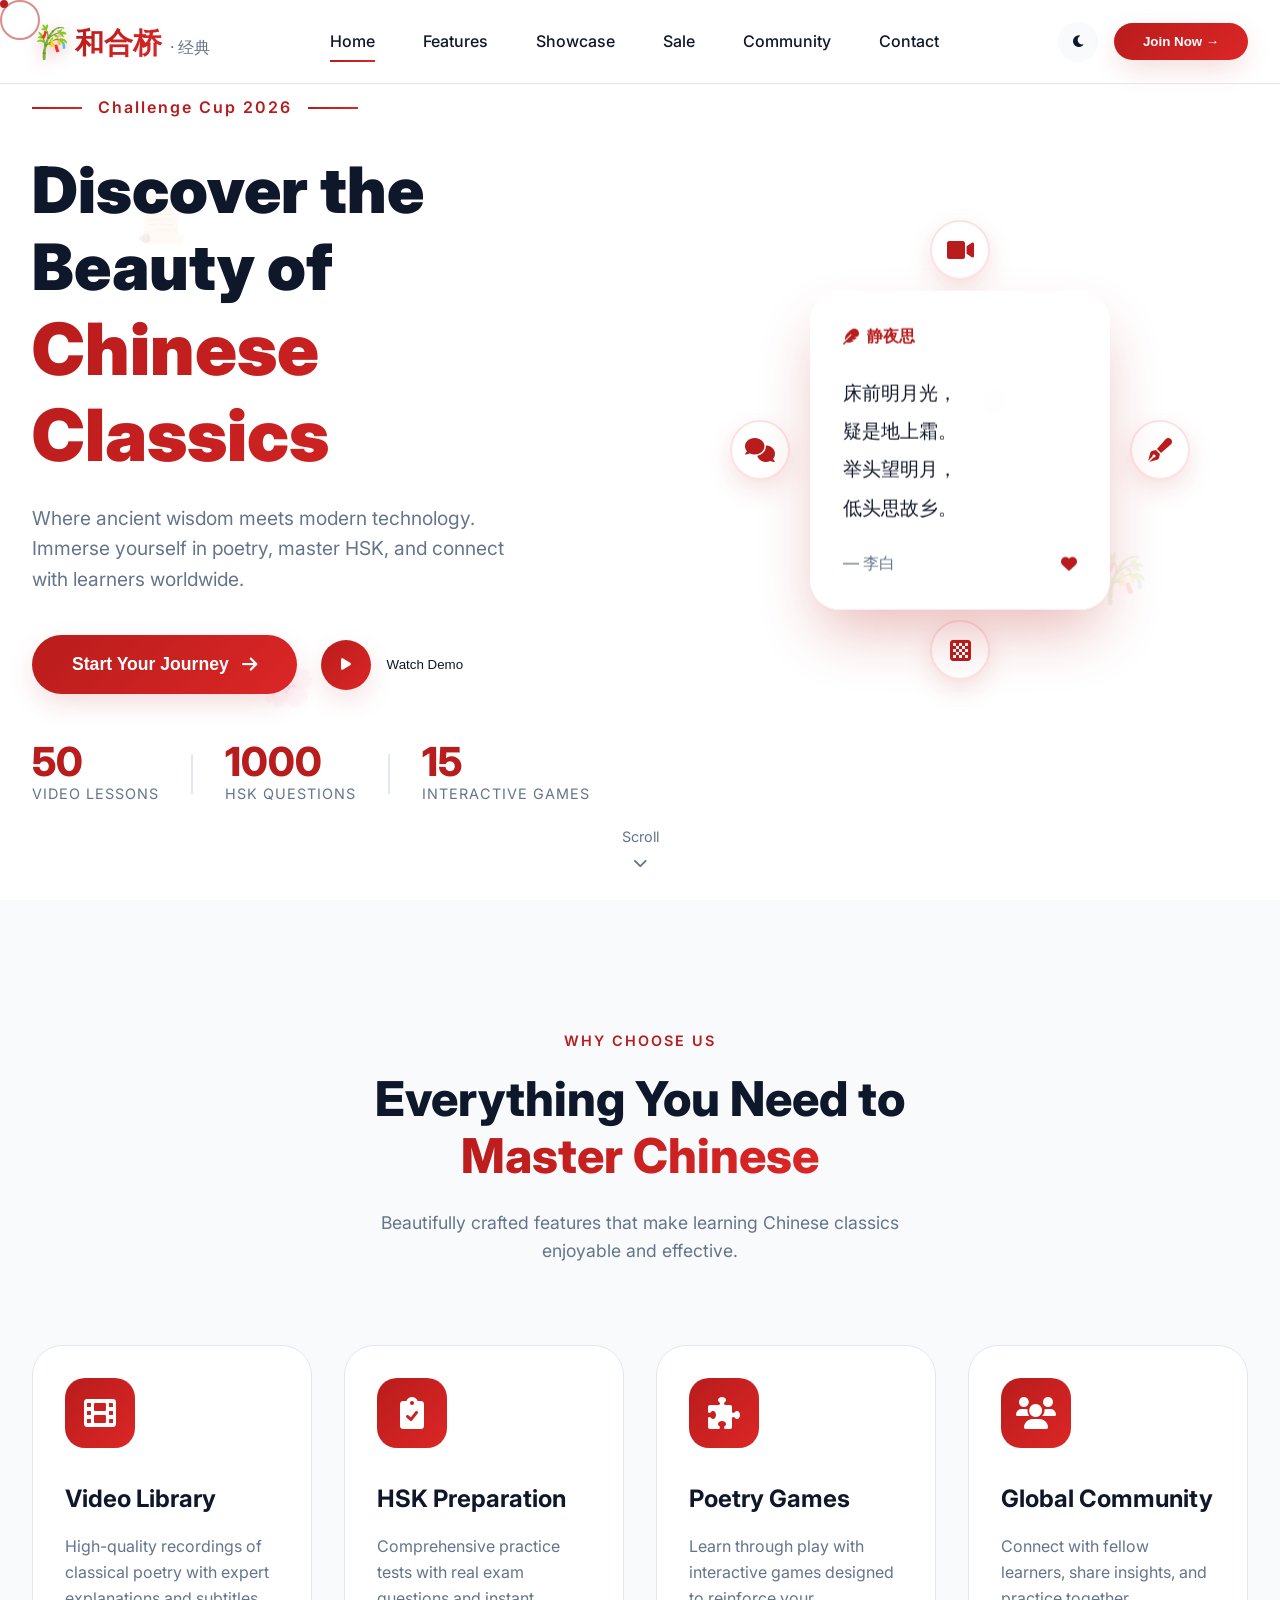
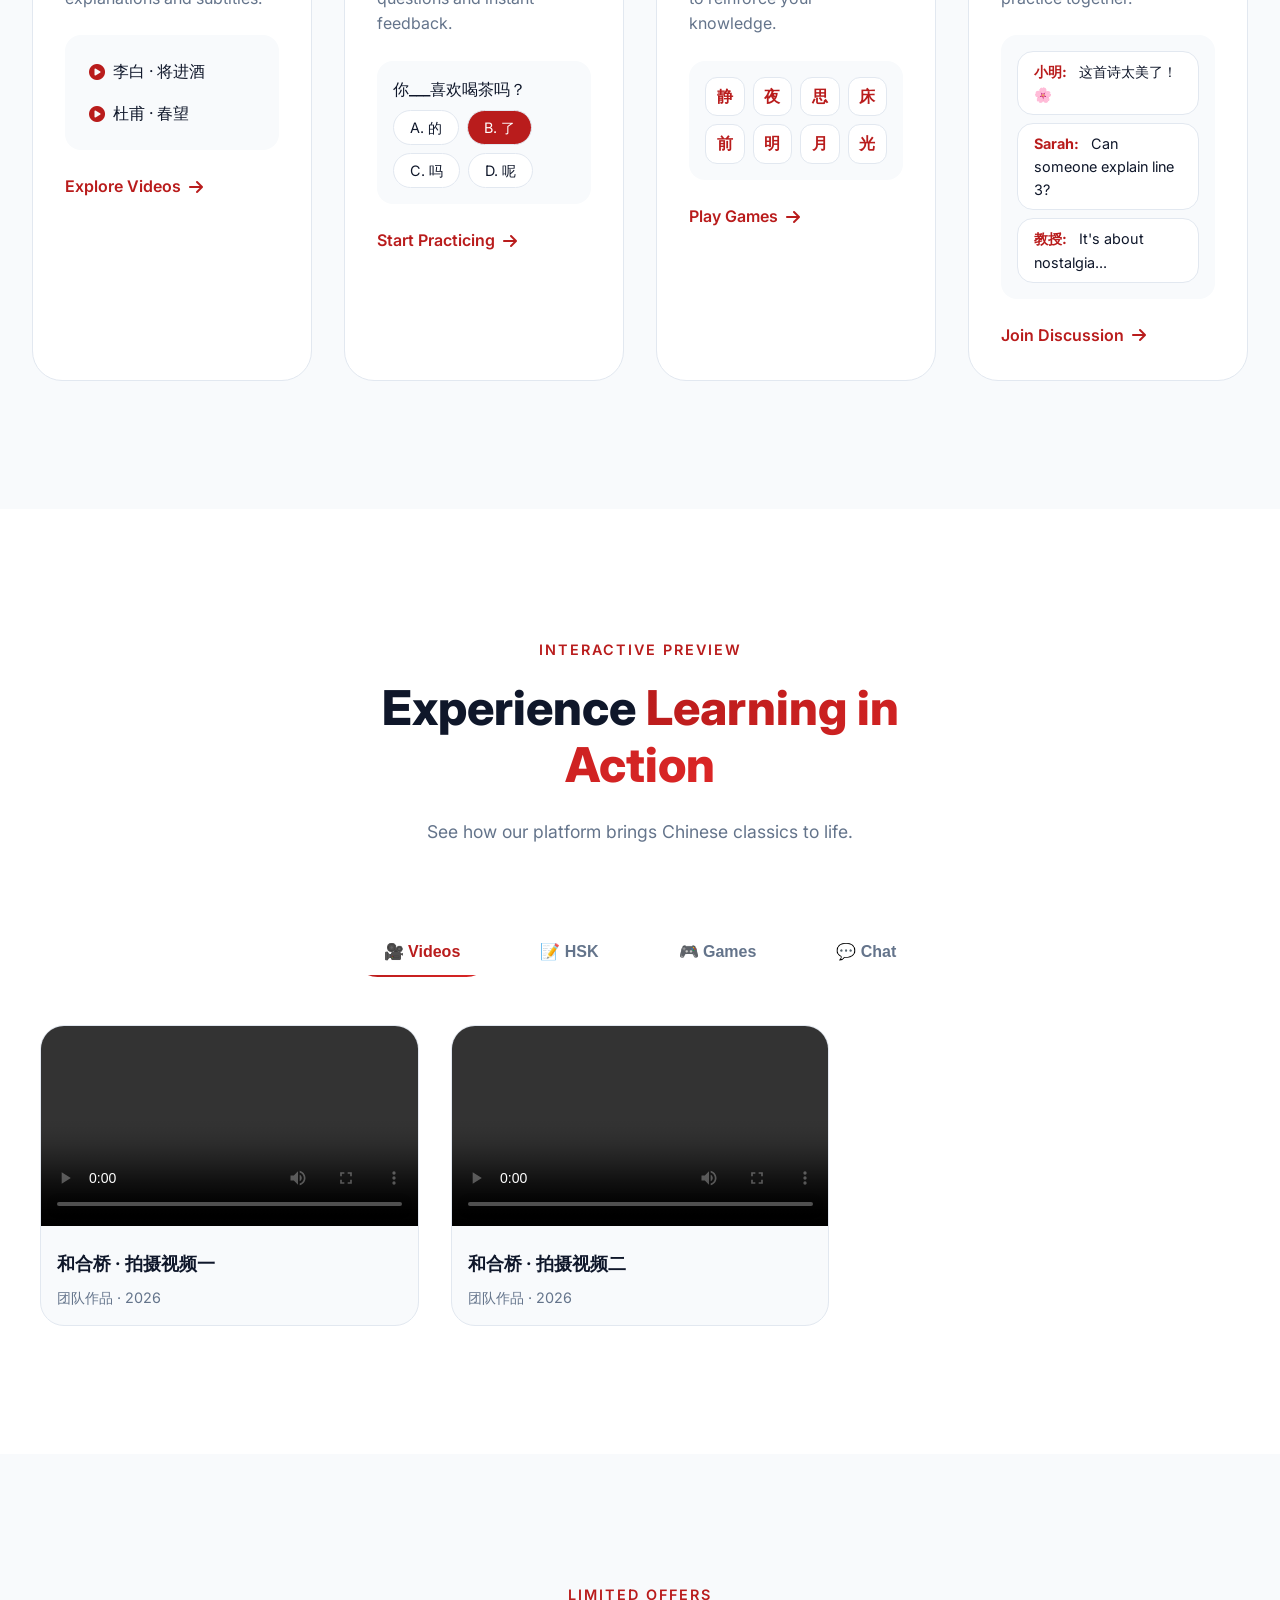
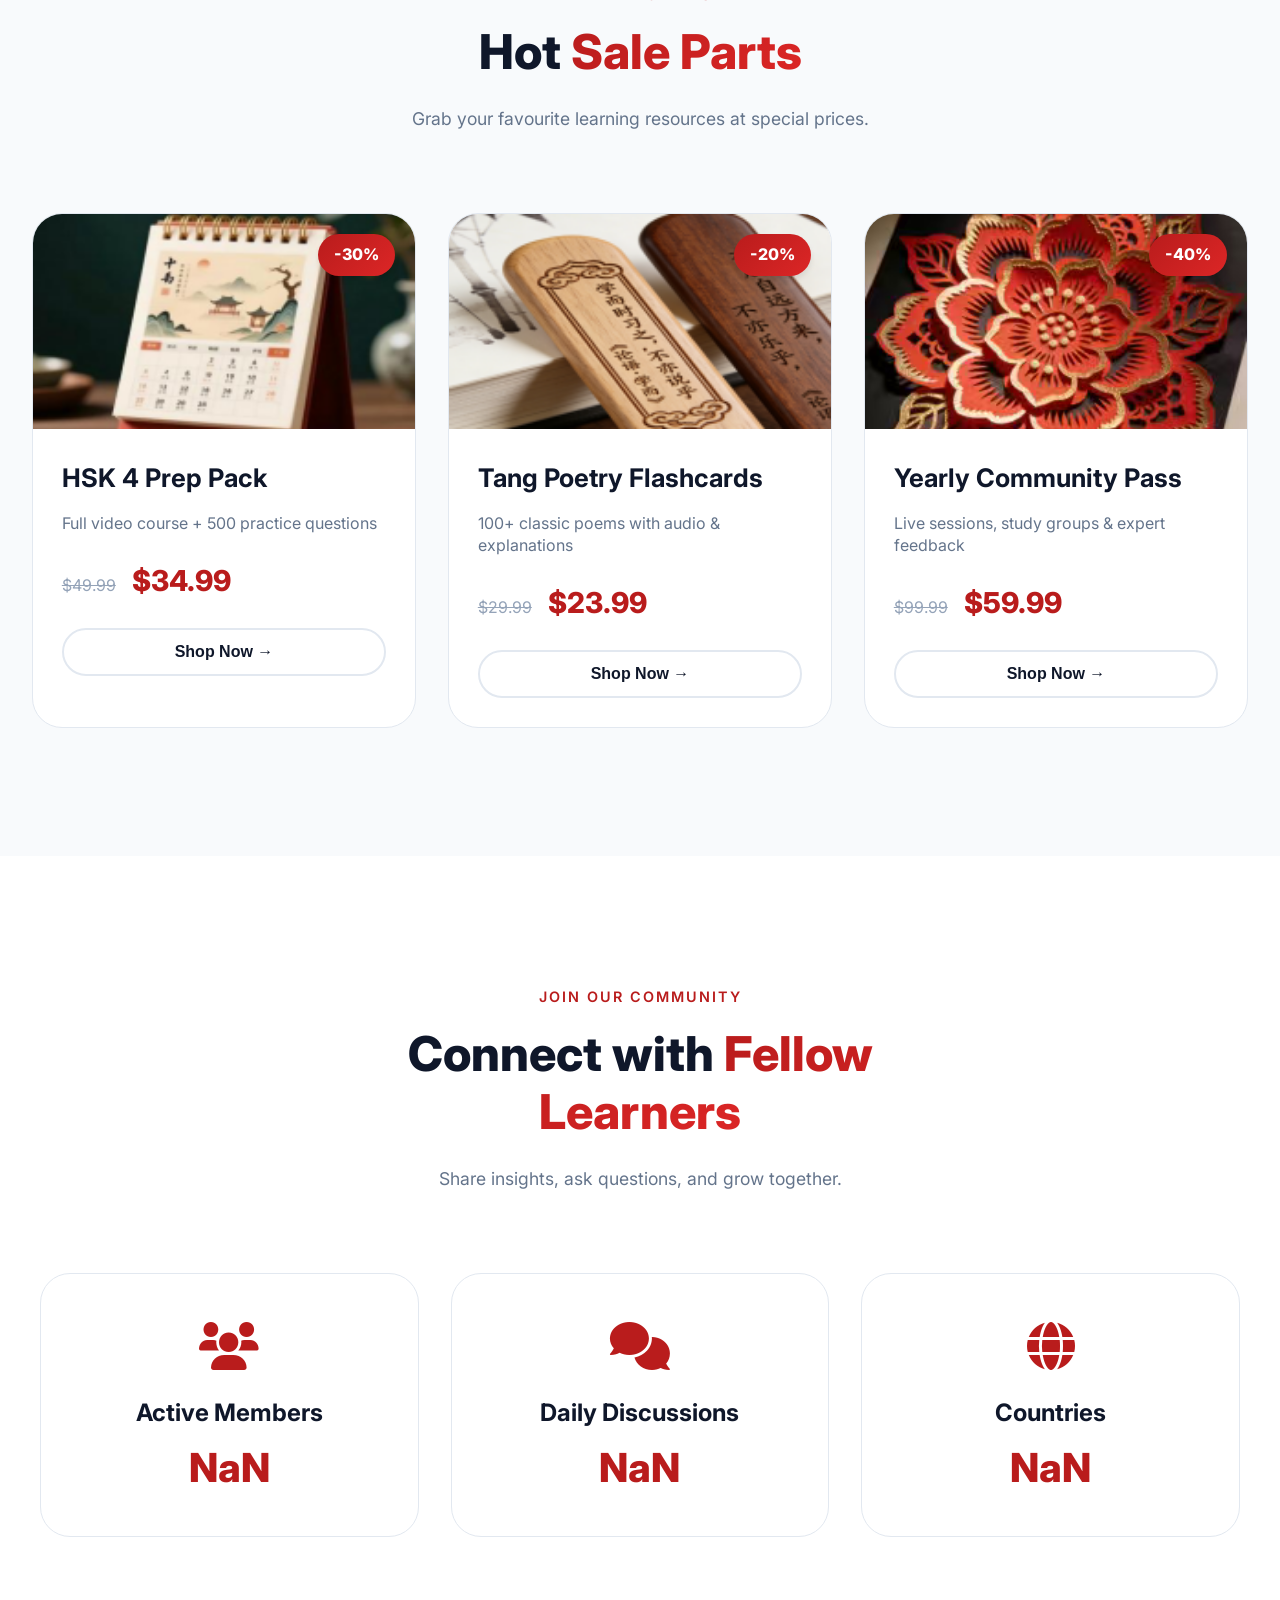
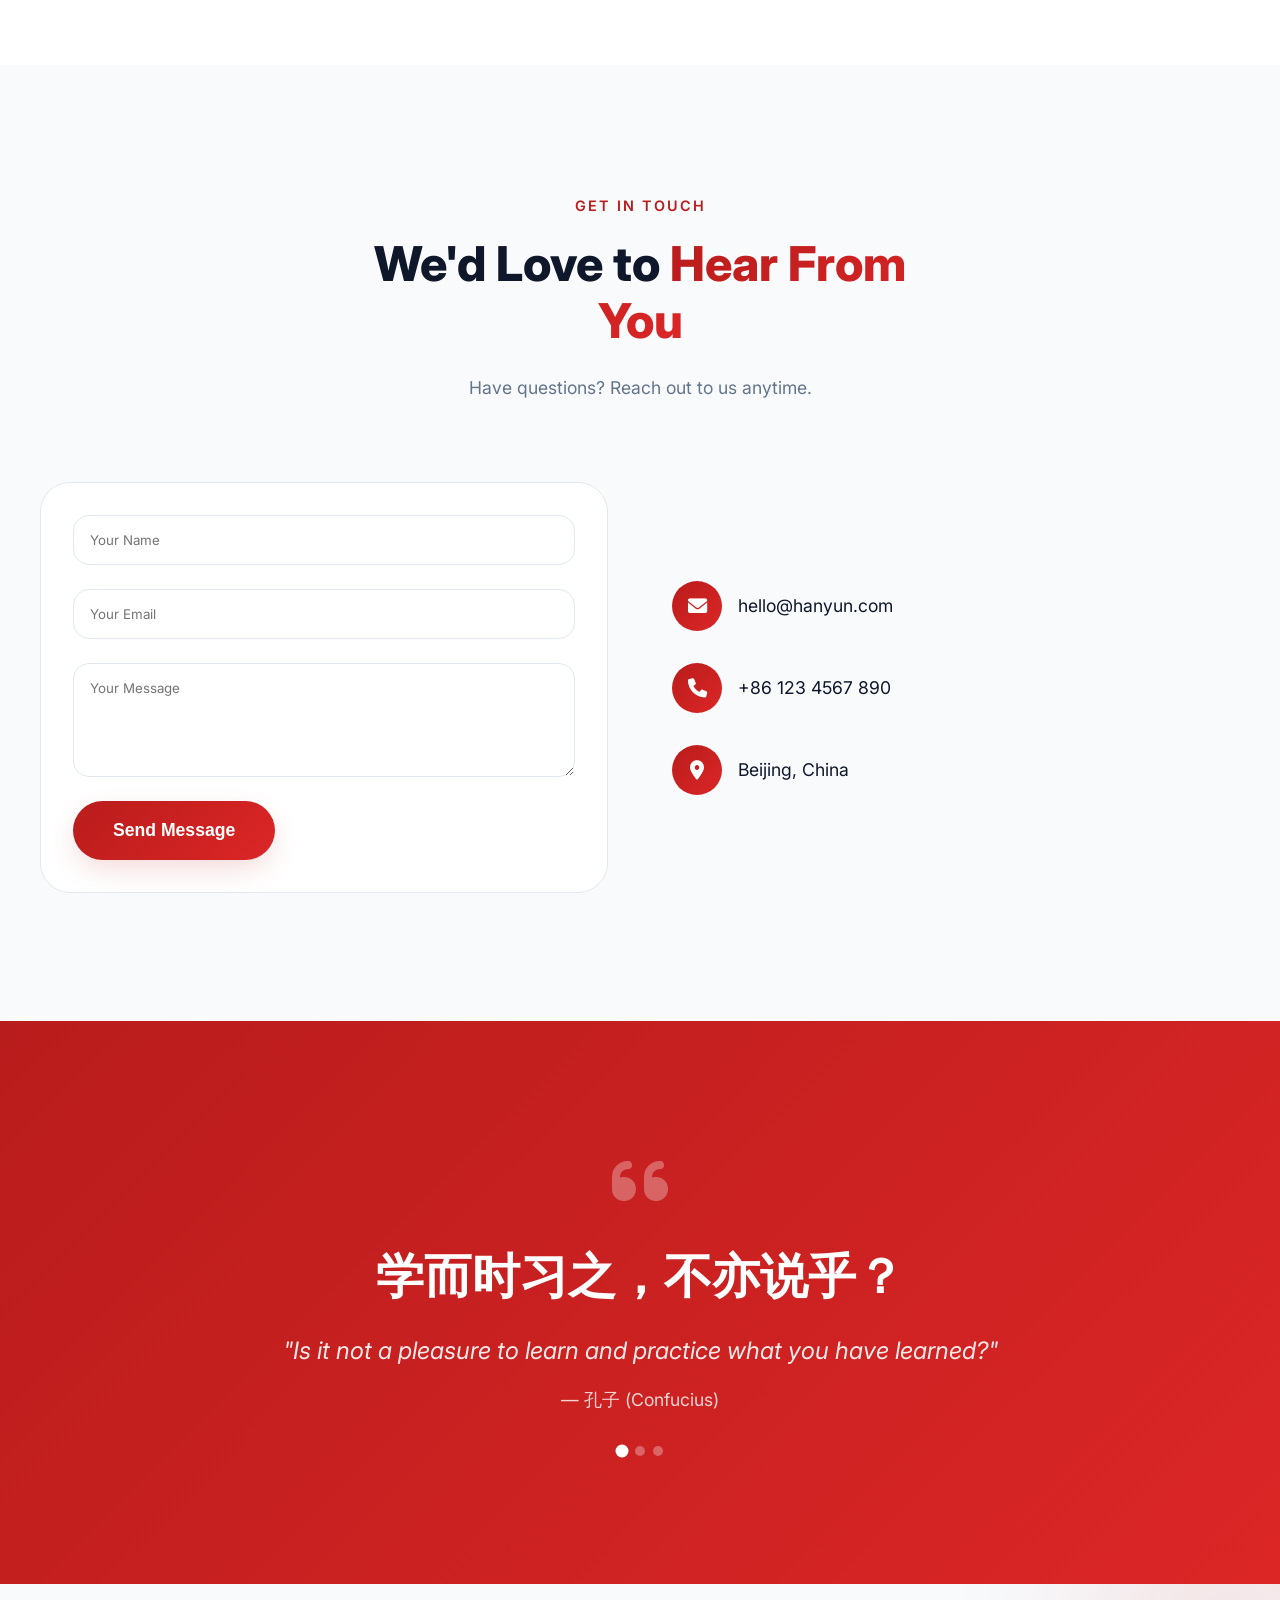
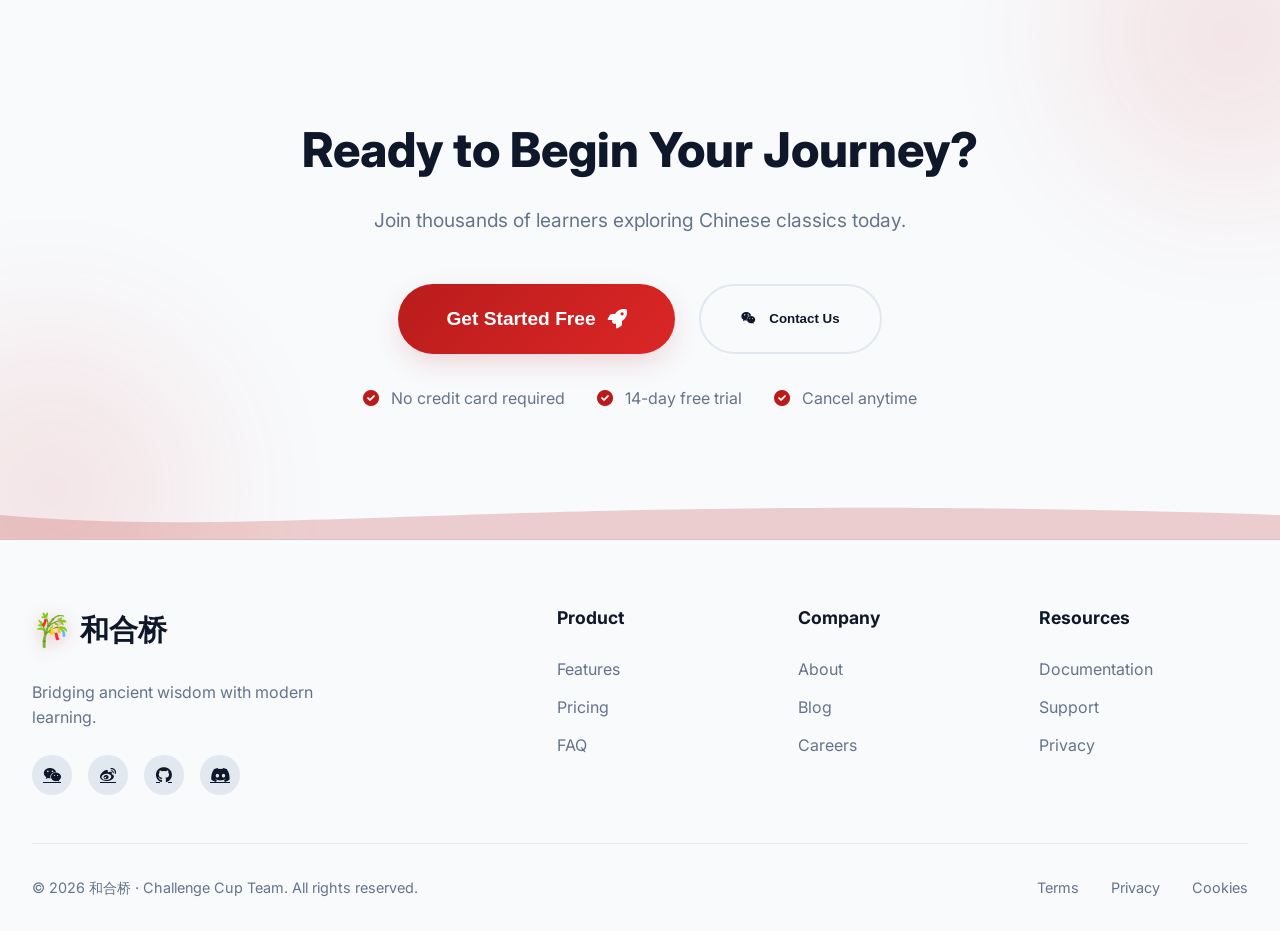
==== commit 27868e21: "Add Sale Parts section with 3 product cards and images" ====
--- a/index.html
+++ b/index.html
@@ -28,6 +28,7 @@
                 <a href="#home" class="active">Home</a>
                 <a href="#features">Features</a>
                 <a href="#showcase">Showcase</a>
+                <a href="#sale">Sale</a>
                 <a href="#community">Community</a>
                 <a href="#contact">Contact</a>
             </div>
@@ -36,17 +37,16 @@
                     <i class="fas fa-moon"></i>
                 </button>
                 <button class="nav-button">Join Now →</button>
-                <!-- Hamburger menu button for mobile -->
                 <button class="mobile-menu-toggle">
                     <i class="fas fa-bars"></i>
                 </button>
             </div>
         </div>
-        <!-- Mobile Menu -->
         <div class="mobile-menu">
             <a href="#home" class="active">Home</a>
             <a href="#features">Features</a>
             <a href="#showcase">Showcase</a>
+            <a href="#sale">Sale</a>
             <a href="#community">Community</a>
             <a href="#contact">Contact</a>
         </div>
@@ -265,33 +265,31 @@
             </div>
 
             <div class="showcase-content">
-<!-- Videos Tab -->
-<div class="tab-panel active" id="videos">
-    <div class="video-grid">
-        <!-- Team's videos only -->
-        <div class="video-card">
-            <div class="video-thumbnail">
-                <video width="100%" height="200" controls>
-                    <source src="videos/video1.mp4" type="video/mp4">
-                    Your browser does not support the video tag.
-                </video>
-            </div>
-            <h4>和合桥 · 拍摄视频一</h4>
-            <p>团队作品 · 2026</p>
-        </div>
-        
-        <div class="video-card">
-            <div class="video-thumbnail">
-                <video width="100%" height="200" controls>
-                    <source src="videos/video2.mp4" type="video/mp4">
-                    Your browser does not support the video tag.
-                </video>
-            </div>
-            <h4>和合桥 · 拍摄视频二</h4>
-            <p>团队作品 · 2026</p>
-        </div>
-    </div>
-</div>
+                <!-- Videos Tab -->
+                <div class="tab-panel active" id="videos">
+                    <div class="video-grid">
+                        <div class="video-card">
+                            <div class="video-thumbnail">
+                                <video width="100%" height="200" controls>
+                                    <source src="videos/video1.mp4" type="video/mp4">
+                                    Your browser does not support the video tag.
+                                </video>
+                            </div>
+                            <h4>和合桥 · 拍摄视频一</h4>
+                            <p>团队作品 · 2026</p>
+                        </div>
+                        <div class="video-card">
+                            <div class="video-thumbnail">
+                                <video width="100%" height="200" controls>
+                                    <source src="videos/video2.mp4" type="video/mp4">
+                                    Your browser does not support the video tag.
+                                </video>
+                            </div>
+                            <h4>和合桥 · 拍摄视频二</h4>
+                            <p>团队作品 · 2026</p>
+                        </div>
+                    </div>
+                </div>
                 <!-- HSK Tab -->
                 <div class="tab-panel" id="hsk">
                     <div class="hsk-panel">
@@ -317,23 +315,26 @@
                         </div>
                     </div>
                 </div>
-
                 <!-- Games Tab -->
                 <div class="tab-panel" id="games">
                     <div class="games-panel">
-                        <div class="game-card">
-                            <h4>Poetry Match</h4>
-                            <p>Match poems with their authors</p>
-                            <div class="game-mini">
-                                <div class="match-item">静夜思</div>
-                                <div class="match-item">→</div>
-                                <div class="match-item">李白</div>
-                            </div>
-                            <button class="play-game-btn">Play Now</button>
-                        </div>
-                    </div>
-                </div>
-
+                        <h2 style="text-align: center; margin-bottom: 2rem; color: var(--text-primary);">选择游戏 · Choose a Game</h2>
+                        <div style="display: grid; grid-template-columns: repeat(2, 1fr); gap: 2rem;">
+                            <div class="game-card" style="text-align: center; padding: 2rem;">
+                                <div style="font-size: 4rem; margin-bottom: 1rem;">🖼️</div>
+                                <h3 style="margin-bottom: 1rem;">看图猜诗句</h3>
+                                <p style="margin-bottom: 1.5rem;">根据图画选择正确的诗句</p>
+                                <a href="games/静夜思小游戏.HTML" target="_blank" class="play-game-btn" style="display: inline-block; padding: 1rem 2rem; background: var(--gradient); color: white; border-radius: 40px; text-decoration: none; font-weight: 600;">Play Game 1</a>
+                            </div>
+                            <div class="game-card" style="text-align: center; padding: 2rem;">
+                                <div style="font-size: 4rem; margin-bottom: 1rem;">🔗</div>
+                                <h3 style="margin-bottom: 1rem;">诗词接龙</h3>
+                                <p style="margin-bottom: 1.5rem;">选择下一句正确的诗</p>
+                                <a href="games/静夜思.HTML" target="_blank" class="play-game-btn" style="display: inline-block; padding: 1rem 2rem; background: var(--gradient); color: white; border-radius: 40px; text-decoration: none; font-weight: 600;">Play Game 2</a>
+                            </div>
+                        </div>
+                    </div>
+                </div>
                 <!-- Chat Tab -->
                 <div class="tab-panel" id="chat">
                     <div class="chat-panel">
@@ -359,6 +360,67 @@
         </div>
     </section>
 
+    <!-- ===== SALE PARTS SECTION (NEW) ===== -->
+    <section id="sale" class="sale-section">
+        <div class="section-header">
+            <span class="section-subtitle">Limited Offers</span>
+            <h2 class="section-title">Hot <span class="gradient-text">Sale Parts</span></h2>
+            <p class="section-description">Grab your favourite learning resources at special prices.</p>
+        </div>
+        <div class="sale-container">
+            <div class="sale-grid">
+                <!-- Sale Card 1 -->
+                <div class="sale-card">
+                    <div class="sale-image">
+                        <img src="images/sale1.jpg" alt="HSK Prep Kit">
+                        <div class="sale-badge">-30%</div>
+                    </div>
+                    <div class="sale-content">
+                        <h3>HSK 4 Prep Pack</h3>
+                        <p>Full video course + 500 practice questions</p>
+                        <div class="sale-price">
+                            <span class="original-price">$49.99</span>
+                            <span class="discount-price">$34.99</span>
+                        </div>
+                        <button class="sale-button">Shop Now →</button>
+                    </div>
+                </div>
+                <!-- Sale Card 2 -->
+                <div class="sale-card">
+                    <div class="sale-image">
+                        <img src="images/sale2.jpg" alt="Poetry Flashcards">
+                        <div class="sale-badge">-20%</div>
+                    </div>
+                    <div class="sale-content">
+                        <h3>Tang Poetry Flashcards</h3>
+                        <p>100+ classic poems with audio & explanations</p>
+                        <div class="sale-price">
+                            <span class="original-price">$29.99</span>
+                            <span class="discount-price">$23.99</span>
+                        </div>
+                        <button class="sale-button">Shop Now →</button>
+                    </div>
+                </div>
+                <!-- Sale Card 3 -->
+                <div class="sale-card">
+                    <div class="sale-image">
+                        <img src="images/sale3.jpg" alt="Community Subscription">
+                        <div class="sale-badge">-40%</div>
+                    </div>
+                    <div class="sale-content">
+                        <h3>Yearly Community Pass</h3>
+                        <p>Live sessions, study groups & expert feedback</p>
+                        <div class="sale-price">
+                            <span class="original-price">$99.99</span>
+                            <span class="discount-price">$59.99</span>
+                        </div>
+                        <button class="sale-button">Shop Now →</button>
+                    </div>
+                </div>
+            </div>
+        </div>
+    </section>
+
     <!-- ===== COMMUNITY SECTION ===== -->
     <section id="community" class="community">
         <div class="section-header">
--- a/style.css
+++ b/style.css
@@ -1761,4 +1761,142 @@
 @keyframes pulse {
     0%, 100% { transform: scale(1); }
     50% { transform: scale(1.05); }
+}
+/* ===== SALE SECTION ===== */
+.sale-section {
+    padding: 8rem 2rem;
+    background: var(--bg-secondary);
+}
+
+.sale-container {
+    max-width: 1400px;
+    margin: 0 auto;
+}
+
+.sale-grid {
+    display: grid;
+    grid-template-columns: repeat(3, 1fr);
+    gap: 2rem;
+}
+
+.sale-card {
+    background: var(--card-bg);
+    border-radius: 30px;
+    overflow: hidden;
+    border: 1px solid var(--border-color);
+    transition: all 0.4s ease;
+    position: relative;
+}
+
+.sale-card:hover {
+    transform: translateY(-10px);
+    box-shadow: var(--shadow-xl);
+}
+
+.sale-image {
+    position: relative;
+    overflow: hidden;
+    aspect-ratio: 16 / 9;
+}
+
+.sale-image img {
+    width: 100%;
+    height: 100%;
+    object-fit: cover;
+    transition: transform 0.5s ease;
+}
+
+.sale-card:hover .sale-image img {
+    transform: scale(1.05);
+}
+
+.sale-badge {
+    position: absolute;
+    top: 20px;
+    right: 20px;
+    background: var(--gradient);
+    color: white;
+    font-weight: 800;
+    padding: 0.5rem 1rem;
+    border-radius: 40px;
+    font-size: 1rem;
+    box-shadow: var(--shadow-sm);
+    z-index: 2;
+}
+
+.sale-content {
+    padding: 1.8rem;
+}
+
+.sale-content h3 {
+    font-size: 1.6rem;
+    margin-bottom: 0.8rem;
+    color: var(--text-primary);
+}
+
+.sale-content p {
+    color: var(--text-secondary);
+    margin-bottom: 1.5rem;
+    line-height: 1.4;
+}
+
+.sale-price {
+    display: flex;
+    align-items: baseline;
+    gap: 1rem;
+    margin-bottom: 1.5rem;
+}
+
+.original-price {
+    color: var(--gray-light);
+    text-decoration: line-through;
+    font-size: 1rem;
+}
+
+.discount-price {
+    color: var(--primary);
+    font-size: 1.8rem;
+    font-weight: 800;
+}
+
+.sale-button {
+    background: transparent;
+    border: 2px solid var(--border-color);
+    color: var(--text-primary);
+    padding: 0.8rem 1.5rem;
+    border-radius: 50px;
+    font-weight: 600;
+    cursor: pointer;
+    transition: all 0.3s;
+    width: 100%;
+    font-size: 1rem;
+}
+
+.sale-button:hover {
+    background: var(--gradient);
+    border-color: transparent;
+    color: white;
+    transform: translateY(-3px);
+}
+
+/* Responsive: Sale Grid */
+@media (max-width: 992px) {
+    .sale-grid {
+        grid-template-columns: repeat(2, 1fr);
+    }
+}
+
+@media (max-width: 576px) {
+    .sale-section {
+        padding: 4rem 1rem;
+    }
+    .sale-grid {
+        grid-template-columns: 1fr;
+    }
+    .sale-content h3 {
+        font-size: 1.4rem;
+    }
+    .discount-price {
+        font-size: 1.5rem;
+    }
 }
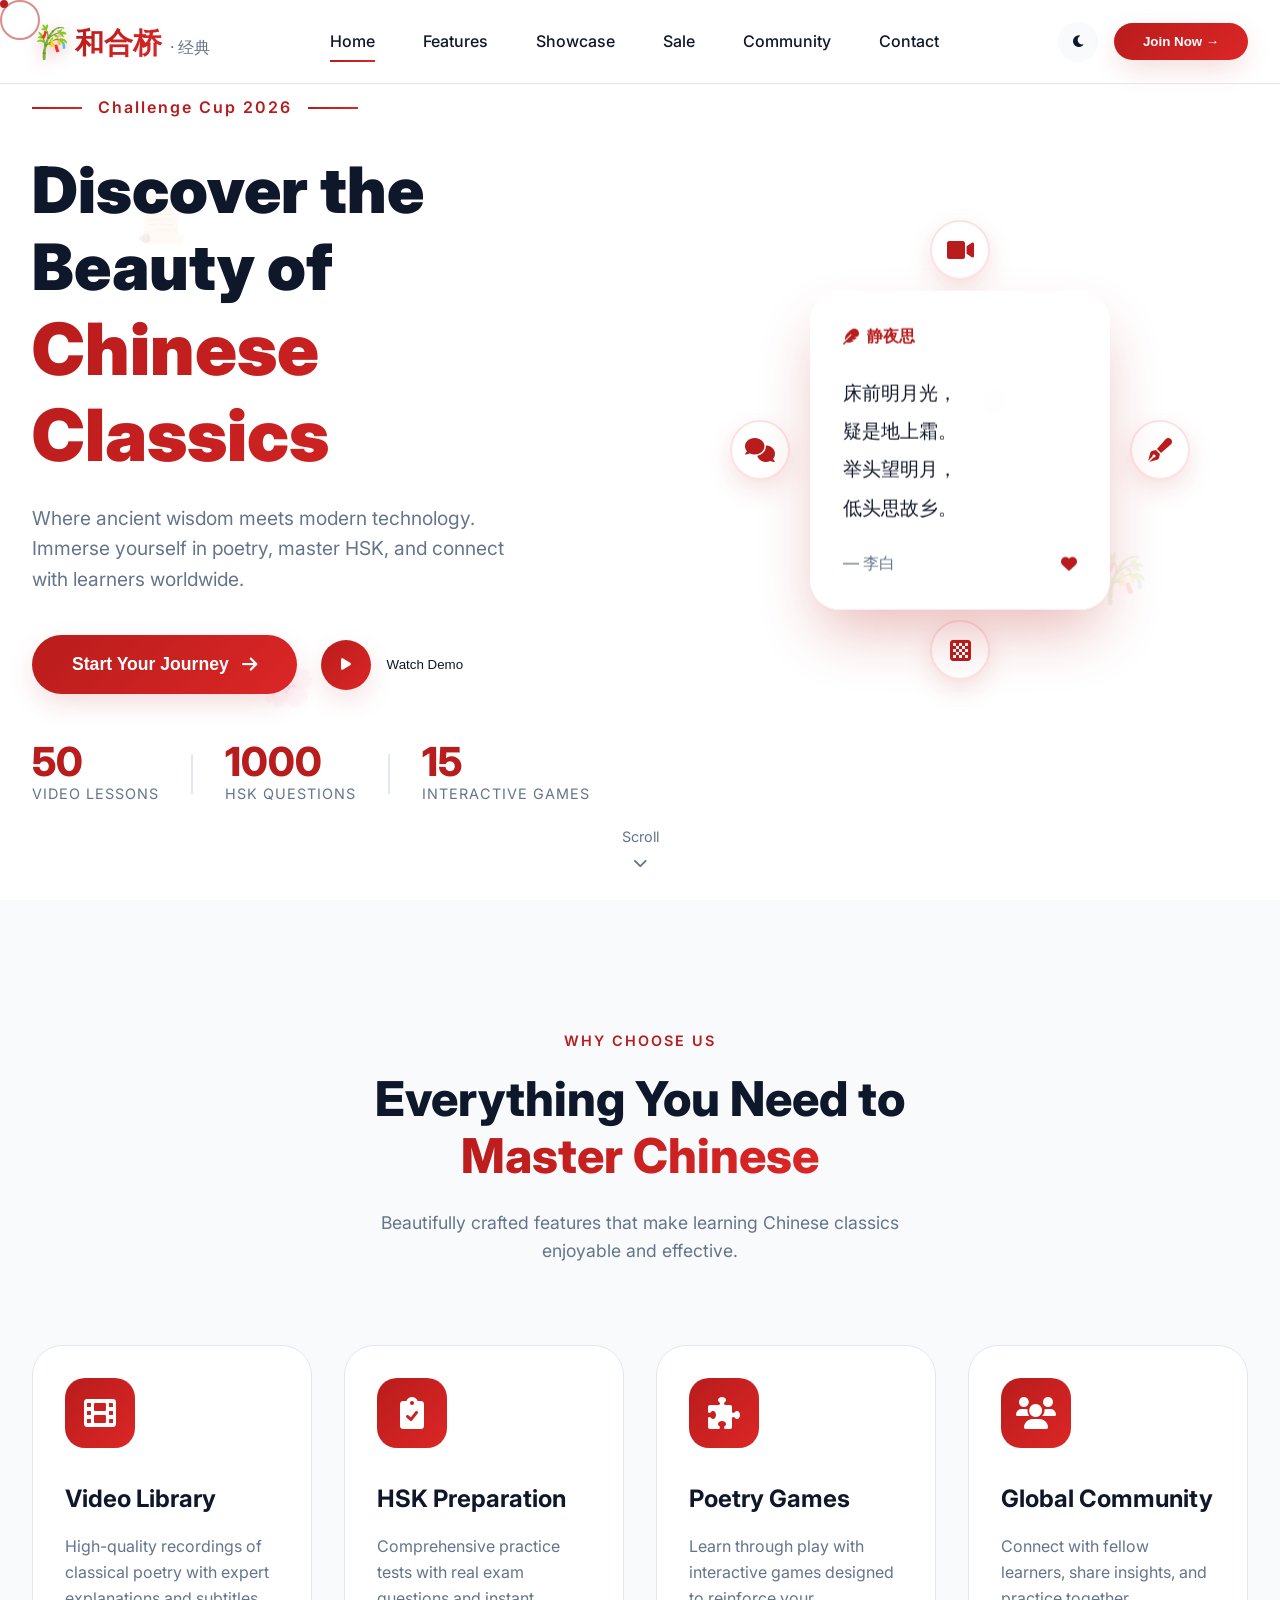
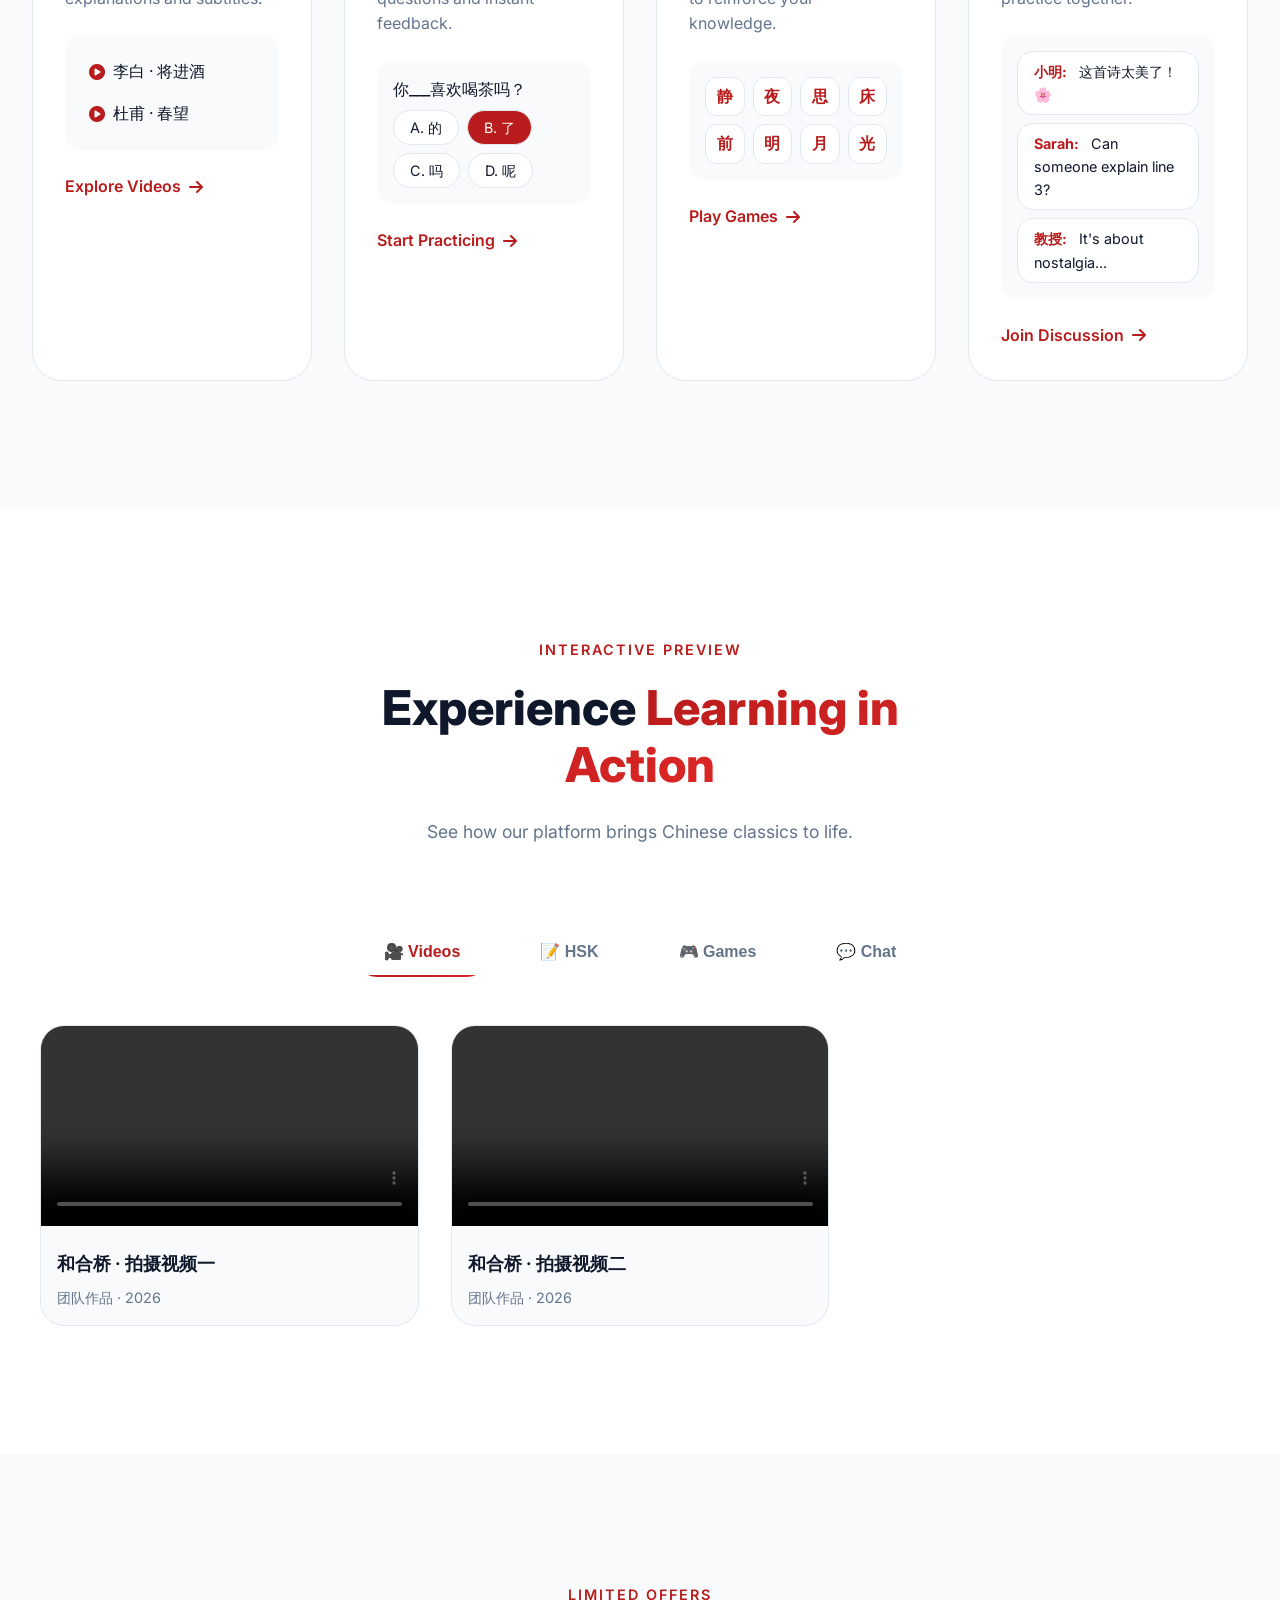
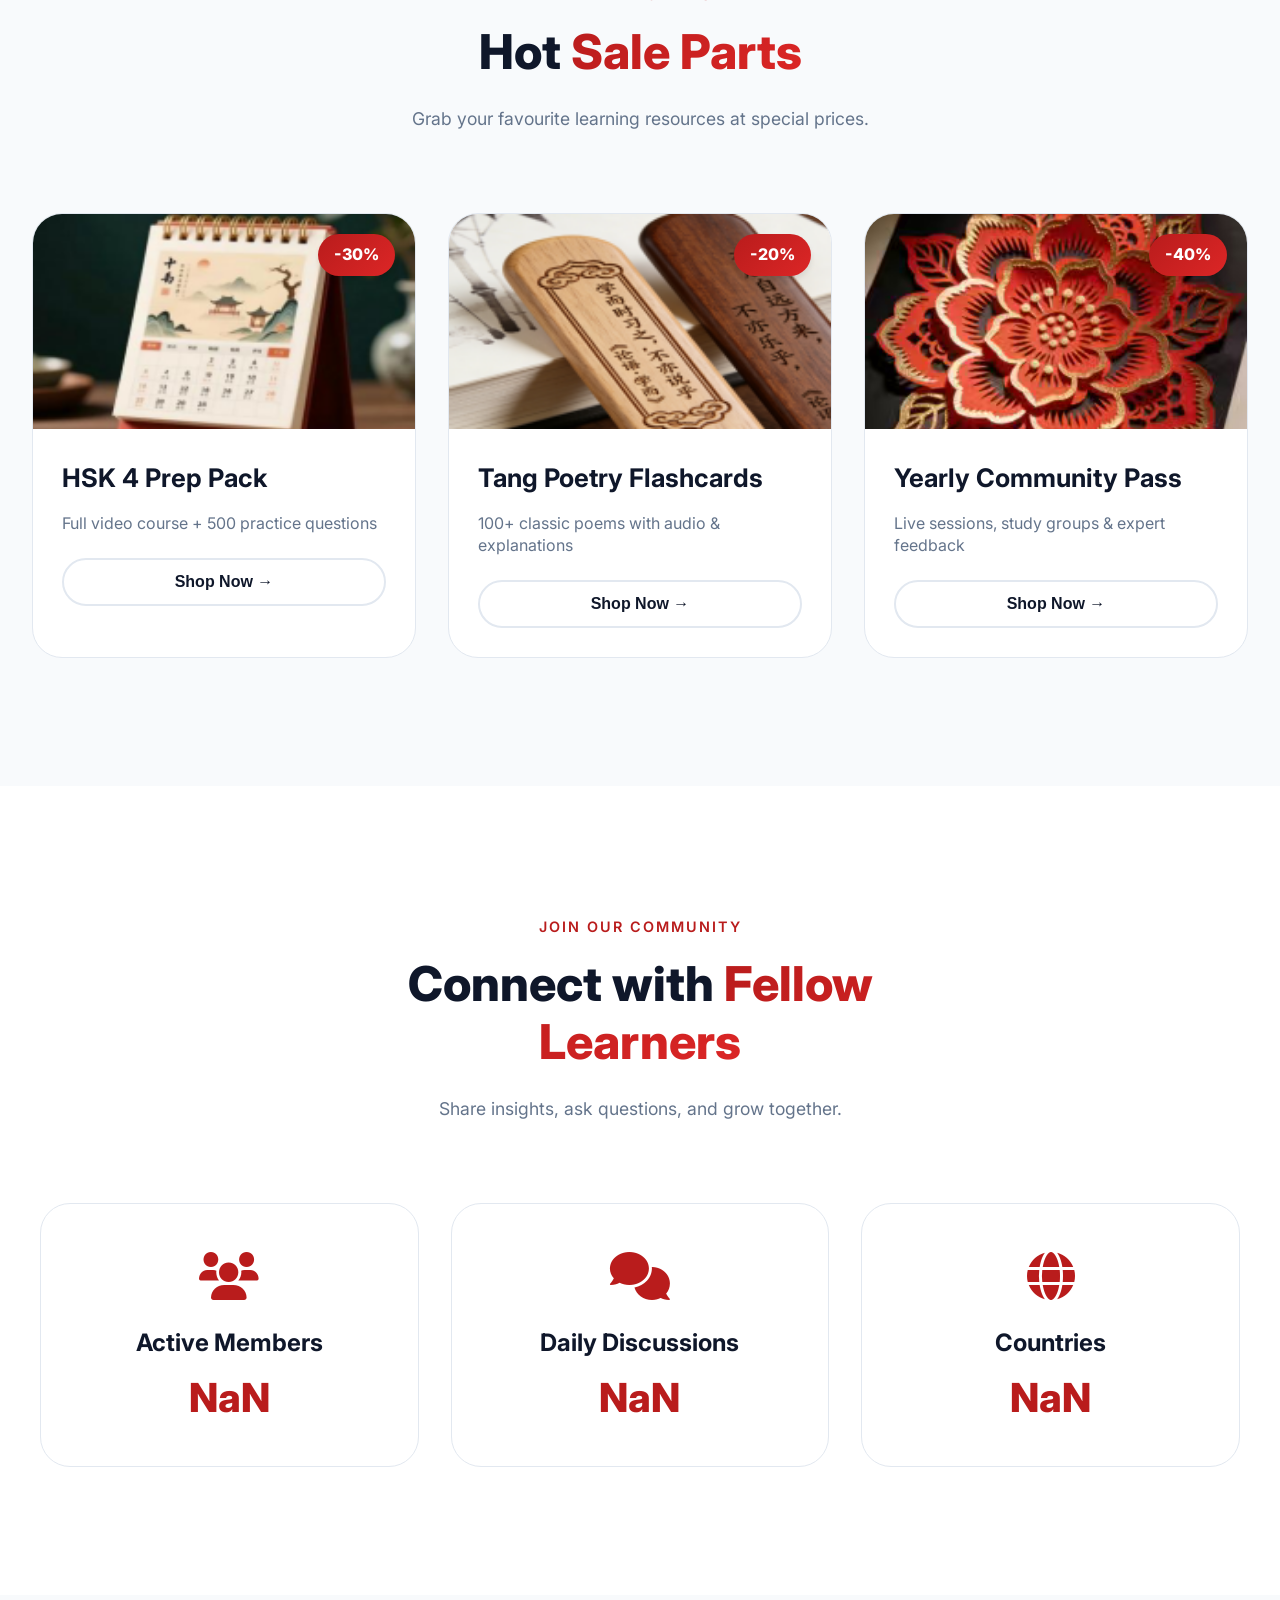
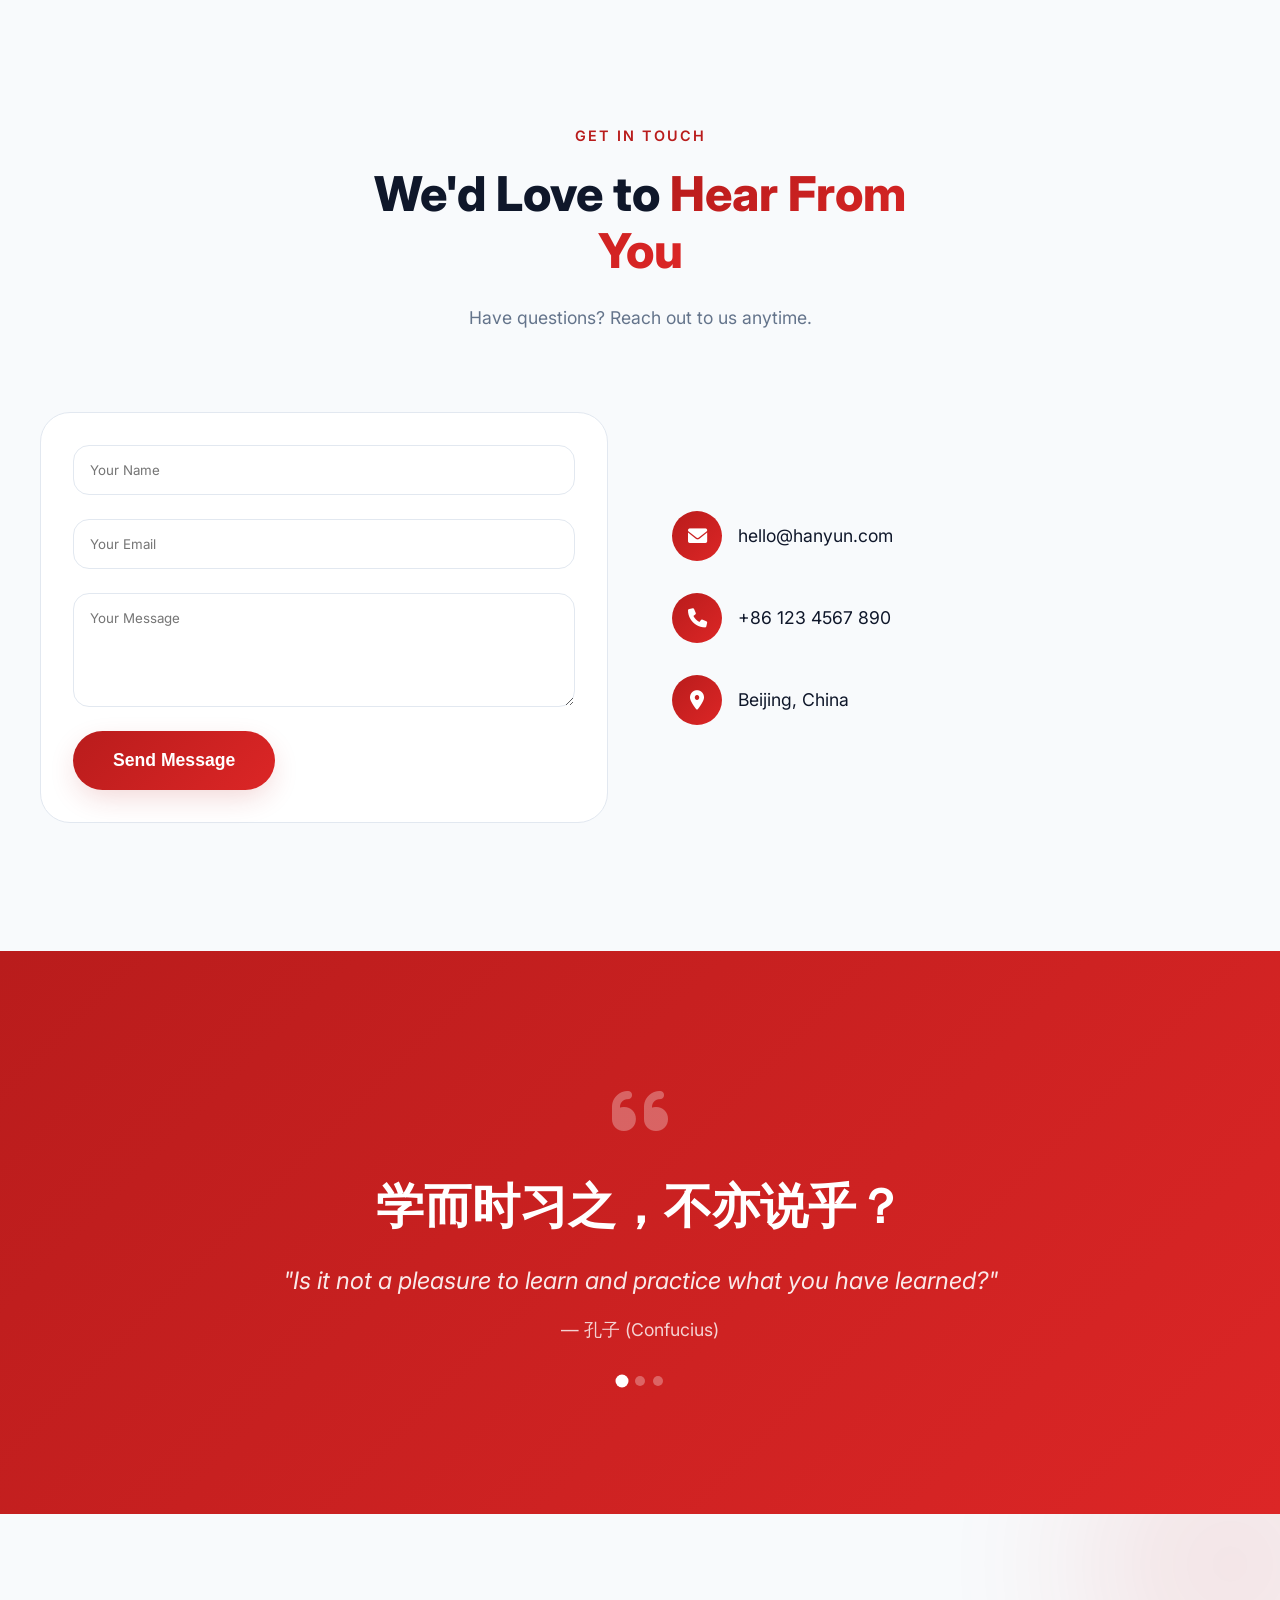
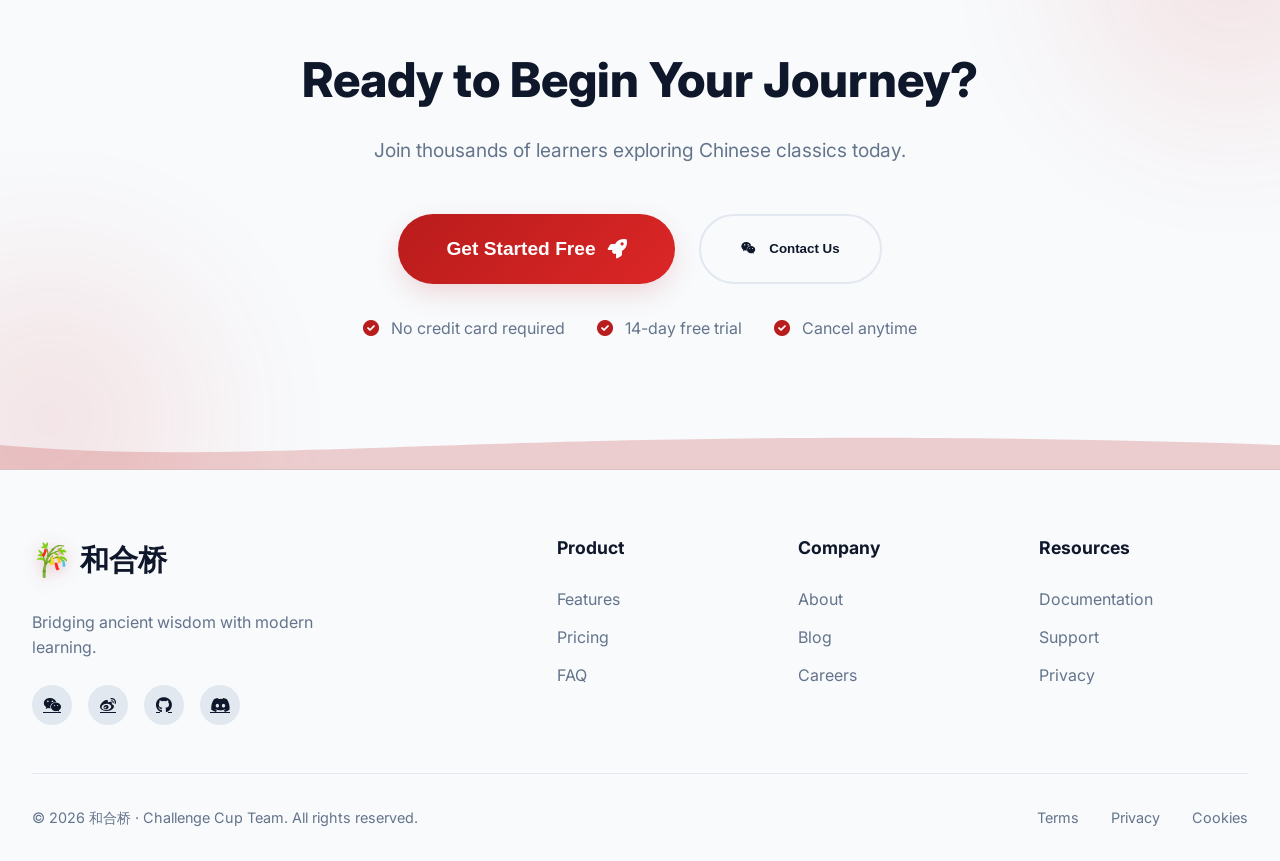
==== commit d79cc528: "only the image, badge, title, description and button – no prices" ====
--- a/index.html
+++ b/index.html
@@ -360,66 +360,56 @@
         </div>
     </section>
 
-    <!-- ===== SALE PARTS SECTION (NEW) ===== -->
-    <section id="sale" class="sale-section">
-        <div class="section-header">
-            <span class="section-subtitle">Limited Offers</span>
-            <h2 class="section-title">Hot <span class="gradient-text">Sale Parts</span></h2>
-            <p class="section-description">Grab your favourite learning resources at special prices.</p>
-        </div>
-        <div class="sale-container">
-            <div class="sale-grid">
-                <!-- Sale Card 1 -->
-                <div class="sale-card">
-                    <div class="sale-image">
-                        <img src="images/sale1.jpg" alt="HSK Prep Kit">
-                        <div class="sale-badge">-30%</div>
-                    </div>
-                    <div class="sale-content">
-                        <h3>HSK 4 Prep Pack</h3>
-                        <p>Full video course + 500 practice questions</p>
-                        <div class="sale-price">
-                            <span class="original-price">$49.99</span>
-                            <span class="discount-price">$34.99</span>
-                        </div>
-                        <button class="sale-button">Shop Now →</button>
-                    </div>
-                </div>
-                <!-- Sale Card 2 -->
-                <div class="sale-card">
-                    <div class="sale-image">
-                        <img src="images/sale2.jpg" alt="Poetry Flashcards">
-                        <div class="sale-badge">-20%</div>
-                    </div>
-                    <div class="sale-content">
-                        <h3>Tang Poetry Flashcards</h3>
-                        <p>100+ classic poems with audio & explanations</p>
-                        <div class="sale-price">
-                            <span class="original-price">$29.99</span>
-                            <span class="discount-price">$23.99</span>
-                        </div>
-                        <button class="sale-button">Shop Now →</button>
-                    </div>
-                </div>
-                <!-- Sale Card 3 -->
-                <div class="sale-card">
-                    <div class="sale-image">
-                        <img src="images/sale3.jpg" alt="Community Subscription">
-                        <div class="sale-badge">-40%</div>
-                    </div>
-                    <div class="sale-content">
-                        <h3>Yearly Community Pass</h3>
-                        <p>Live sessions, study groups & expert feedback</p>
-                        <div class="sale-price">
-                            <span class="original-price">$99.99</span>
-                            <span class="discount-price">$59.99</span>
-                        </div>
-                        <button class="sale-button">Shop Now →</button>
-                    </div>
-                </div>
-            </div>
-        </div>
-    </section>
+ <!-- ===== SALE PARTS SECTION ===== -->
+<section id="sale" class="sale-section">
+    <div class="section-header">
+        <span class="section-subtitle">Limited Offers</span>
+        <h2 class="section-title">Hot <span class="gradient-text">Sale Parts</span></h2>
+        <p class="section-description">Grab your favourite learning resources at special prices.</p>
+    </div>
+    <div class="sale-container">
+        <div class="sale-grid">
+            <!-- Sale Card 1 -->
+            <div class="sale-card">
+                <div class="sale-image">
+                    <img src="images/sale1.jpg" alt="HSK Prep Kit">
+                    <div class="sale-badge">-30%</div>
+                </div>
+                <div class="sale-content">
+                    <h3>HSK 4 Prep Pack</h3>
+                    <p>Full video course + 500 practice questions</p>
+                    <button class="sale-button">Shop Now →</button>
+                </div>
+            </div>
+
+            <!-- Sale Card 2 -->
+            <div class="sale-card">
+                <div class="sale-image">
+                    <img src="images/sale2.jpg" alt="Poetry Flashcards">
+                    <div class="sale-badge">-20%</div>
+                </div>
+                <div class="sale-content">
+                    <h3>Tang Poetry Flashcards</h3>
+                    <p>100+ classic poems with audio & explanations</p>
+                    <button class="sale-button">Shop Now →</button>
+                </div>
+            </div>
+
+            <!-- Sale Card 3 -->
+            <div class="sale-card">
+                <div class="sale-image">
+                    <img src="images/sale3.jpg" alt="Community Subscription">
+                    <div class="sale-badge">-40%</div>
+                </div>
+                <div class="sale-content">
+                    <h3>Yearly Community Pass</h3>
+                    <p>Live sessions, study groups & expert feedback</p>
+                    <button class="sale-button">Shop Now →</button>
+                </div>
+            </div>
+        </div>
+    </div>
+</section>
 
     <!-- ===== COMMUNITY SECTION ===== -->
     <section id="community" class="community">
--- a/style.css
+++ b/style.css
@@ -1762,6 +1762,7 @@
     0%, 100% { transform: scale(1); }
     50% { transform: scale(1.05); }
 }
+
 /* ===== SALE SECTION ===== */
 .sale-section {
     padding: 8rem 2rem;
@@ -1840,25 +1841,6 @@
     line-height: 1.4;
 }
 
-.sale-price {
-    display: flex;
-    align-items: baseline;
-    gap: 1rem;
-    margin-bottom: 1.5rem;
-}
-
-.original-price {
-    color: var(--gray-light);
-    text-decoration: line-through;
-    font-size: 1rem;
-}
-
-.discount-price {
-    color: var(--primary);
-    font-size: 1.8rem;
-    font-weight: 800;
-}
-
 .sale-button {
     background: transparent;
     border: 2px solid var(--border-color);
@@ -1896,7 +1878,4 @@
     .sale-content h3 {
         font-size: 1.4rem;
     }
-    .discount-price {
-        font-size: 1.5rem;
-    }
 }
